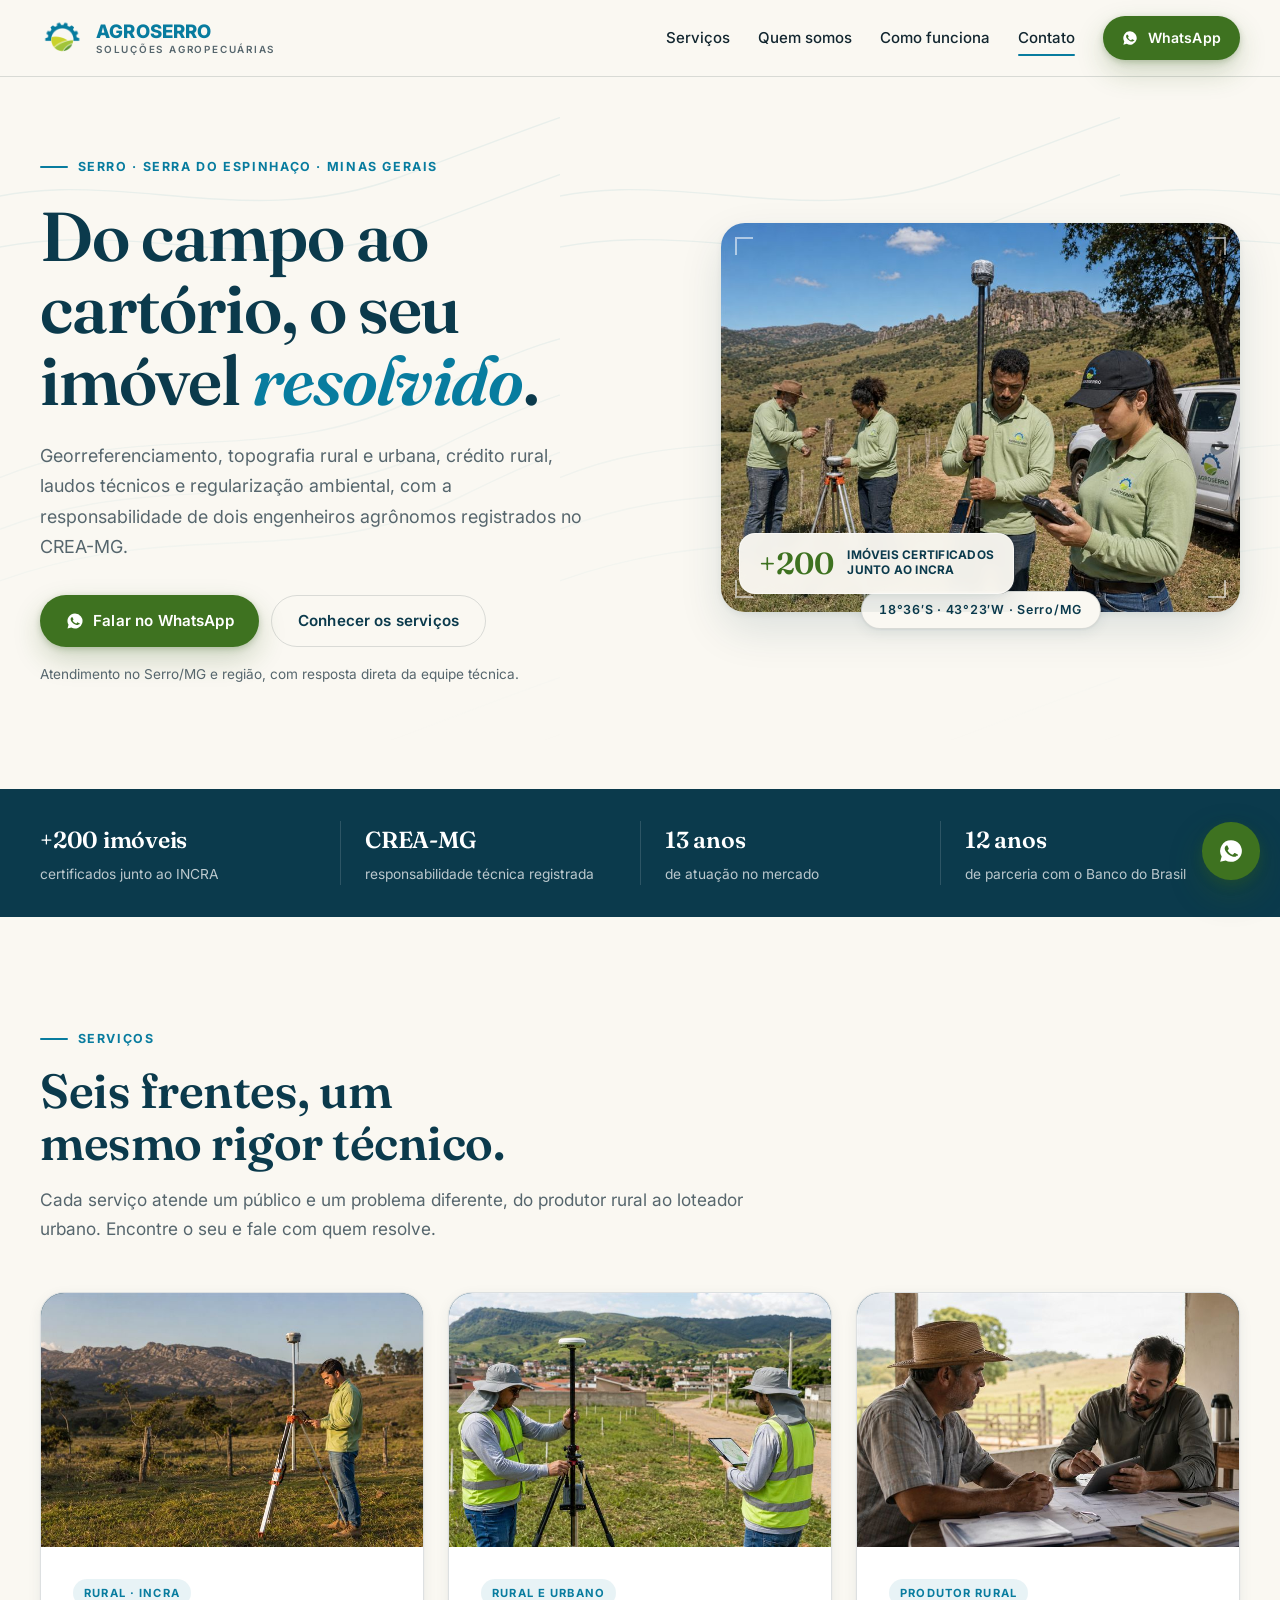
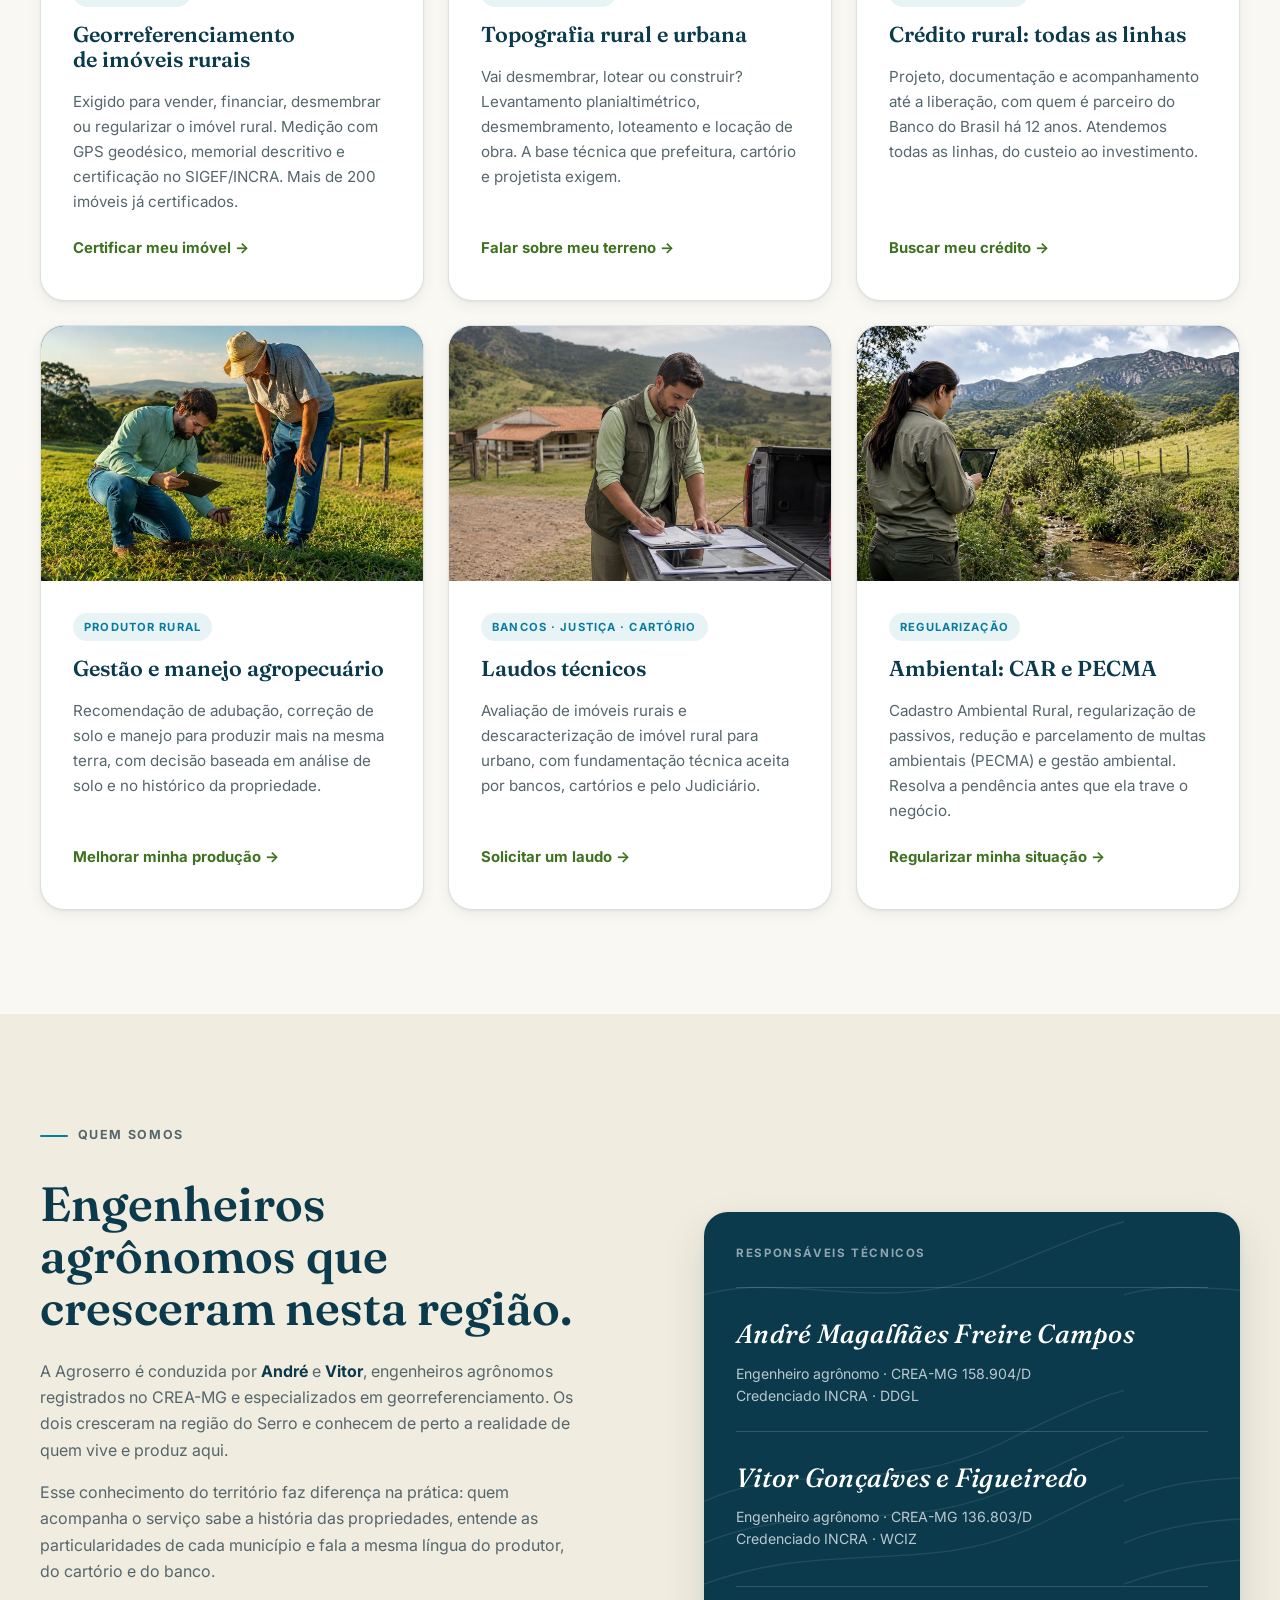
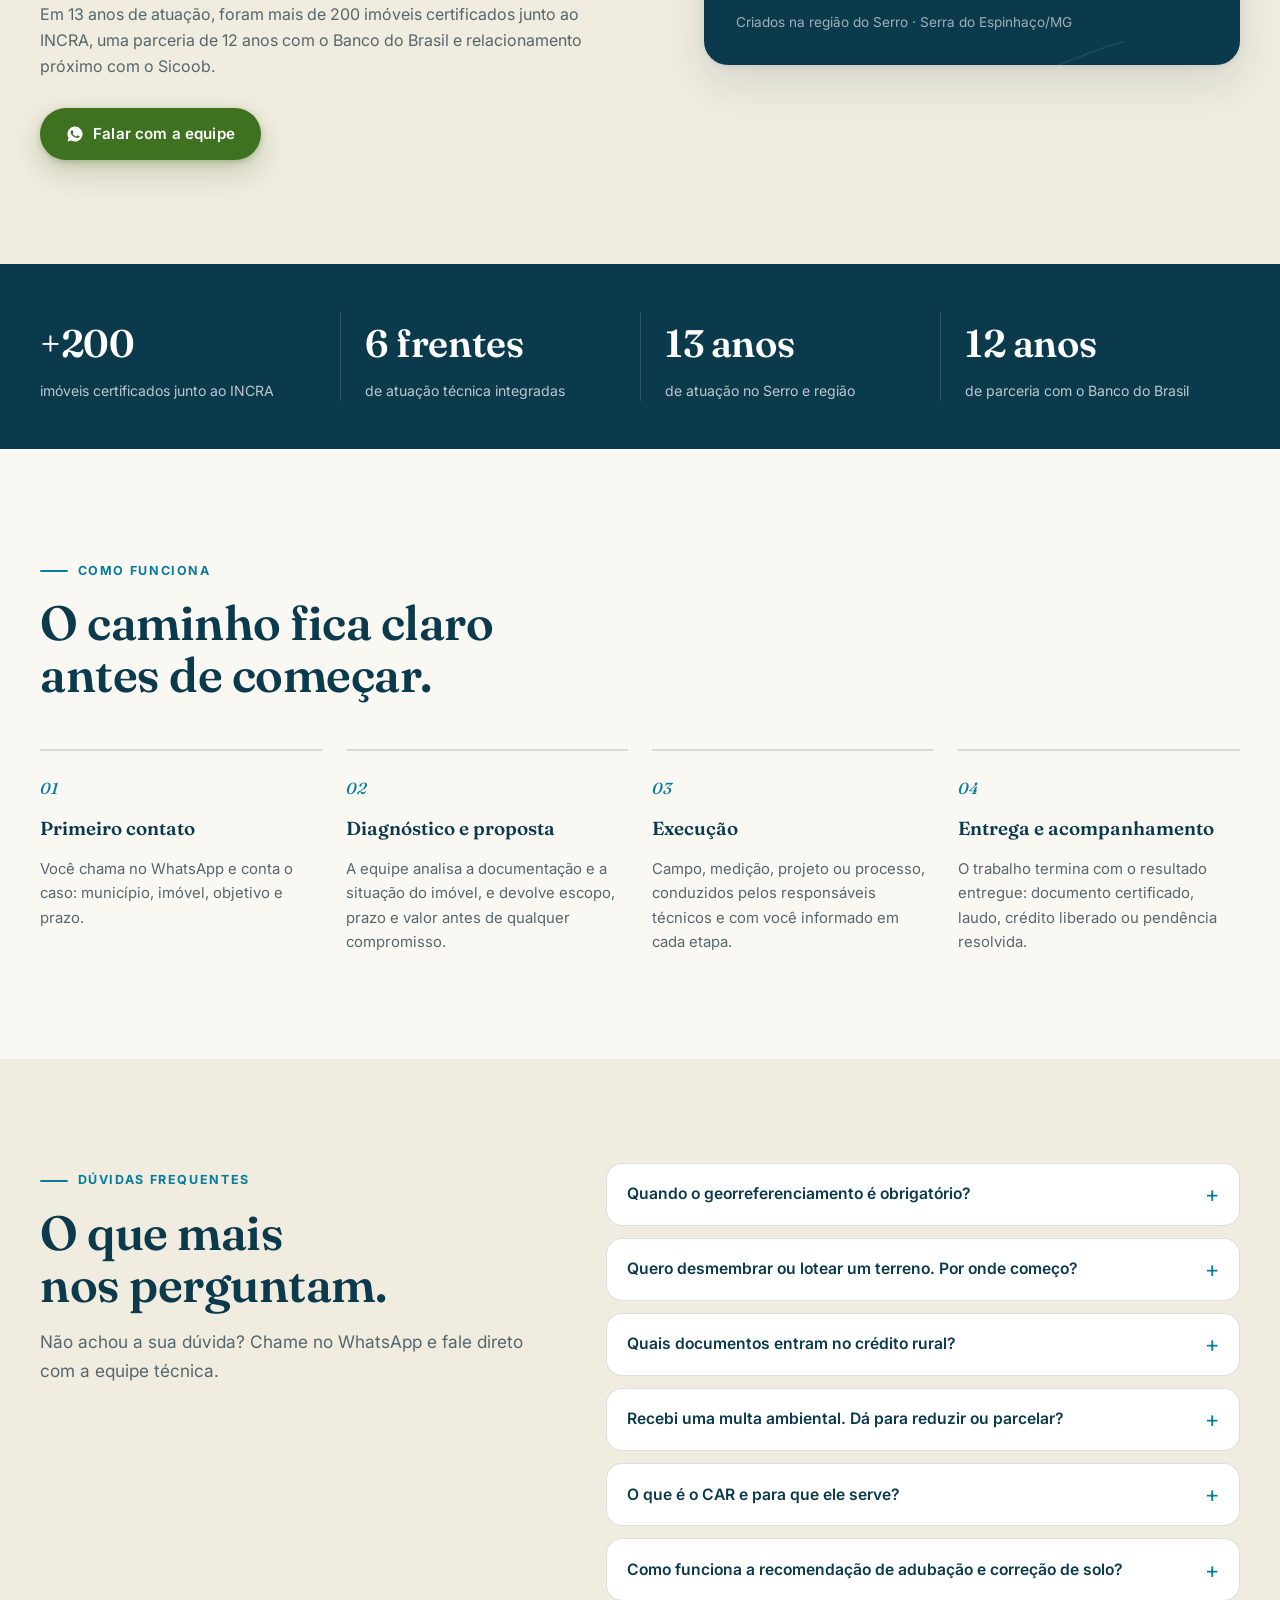
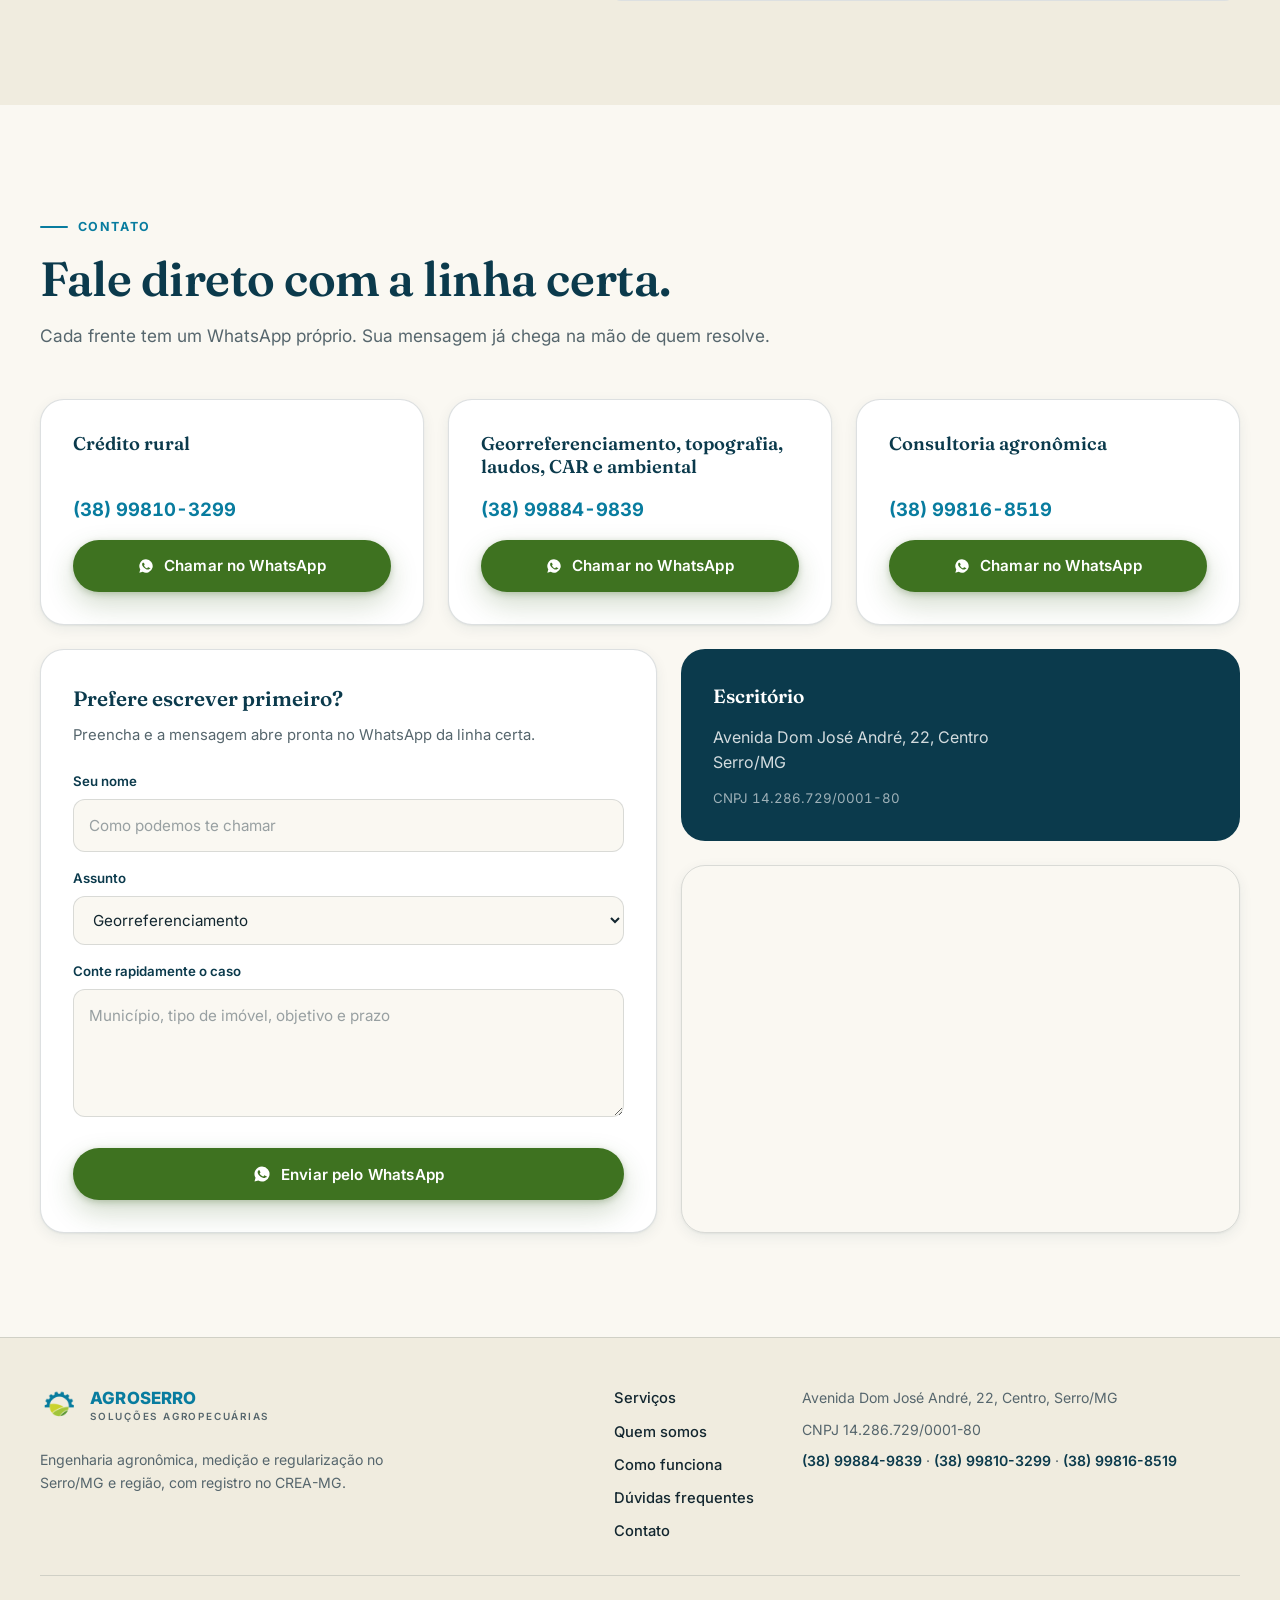
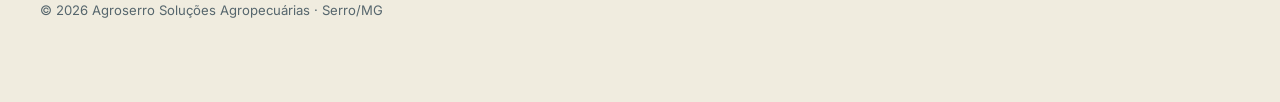
==== index.html @ 49aabdc4 "Completa fotos reais em todos os cards de serviço Laudos técnicos e ambiental (CAR/PECMA) ganham fot" ====
<!doctype html>
<html lang="pt-BR">
<head>
  <meta charset="utf-8">
  <meta name="viewport" content="width=device-width, initial-scale=1">
  <meta name="description" content="Agroserro Soluções Agropecuárias: georreferenciamento de imóveis rurais, topografia rural e urbana, crédito rural, laudos técnicos, gestão agropecuária e regularização ambiental (CAR, PECMA) no Serro/MG e região. Mais de 200 imóveis certificados no INCRA e 13 anos de atuação.">
  <meta name="author" content="Agroserro Soluções Agropecuárias">
  <meta name="robots" content="index, follow">
  <meta name="theme-color" content="#0b3a4c">
  <meta property="og:type" content="website">
  <meta property="og:title" content="Agroserro | Georreferenciamento, Topografia, Crédito Rural e Ambiental em Serro/MG">
  <meta property="og:description" content="Do campo ao cartório: medição, regularização, crédito e laudos com responsabilidade técnica de engenheiros agrônomos CREA-MG. Mais de 200 imóveis certificados no INCRA e 13 anos de atuação.">
  <meta property="og:image" content="https://oxdedebjj.github.io/agroserro-site/assets/equipe-campo-1600.jpg">
  <meta property="og:url" content="https://oxdedebjj.github.io/agroserro-site/">
  <meta property="og:locale" content="pt_BR">
  <meta name="twitter:card" content="summary_large_image">
  <title>Agroserro | Georreferenciamento, Topografia, Crédito Rural e Ambiental em Serro/MG</title>
  <link rel="icon" href="assets/simbolo-192.png" type="image/png">
  <link rel="preconnect" href="https://fonts.googleapis.com">
  <link rel="preconnect" href="https://fonts.gstatic.com" crossorigin>
  <link href="https://fonts.googleapis.com/css2?family=Fraunces:ital,opsz,wght@0,9..144,500;0,9..144,600;1,9..144,500&family=Inter:wght@400;500;600;700;800&display=swap" rel="stylesheet">
  <link rel="stylesheet" href="styles.css?v=24">
  <script type="application/ld+json">
  {
    "@context": "https://schema.org",
    "@type": "ProfessionalService",
    "name": "Agroserro Soluções Agropecuárias",
    "description": "Georreferenciamento de imóveis rurais, topografia rural e urbana, crédito rural, gestão e manejo agropecuário, laudos técnicos e regularização ambiental (CAR, PECMA) no Serro/MG e região.",
    "taxID": "14.286.729/0001-80",
    "telephone": "+55 38 99884-9839",
    "address": {
      "@type": "PostalAddress",
      "streetAddress": "Avenida Dom José André, 22, Centro",
      "addressLocality": "Serro",
      "addressRegion": "MG",
      "addressCountry": "BR"
    },
    "geo": { "@type": "GeoCoordinates", "latitude": -18.6053, "longitude": -43.3799 },
    "areaServed": "Serro e região, Minas Gerais",
    "employee": [
      {
        "@type": "Person",
        "name": "André Magalhães Freire Campos",
        "jobTitle": "Engenheiro agrônomo",
        "identifier": "CREA-MG 158.904/D"
      },
      {
        "@type": "Person",
        "name": "Vitor Gonçalves e Figueiredo",
        "jobTitle": "Engenheiro agrônomo",
        "identifier": "CREA-MG 136.803/D"
      }
    ],
    "knowsAbout": [
      "Georreferenciamento de imóveis rurais",
      "Certificação de imóveis no INCRA/SIGEF",
      "Topografia rural e urbana",
      "Desmembramento e loteamento",
      "Levantamento planialtimétrico",
      "Crédito rural",
      "Laudos técnicos e avaliação de imóveis rurais",
      "Descaracterização de imóvel rural para urbano",
      "Cadastro Ambiental Rural (CAR)",
      "Regularização ambiental e PECMA",
      "Recomendação de adubação e correção de solo"
    ]
  }
  </script>
</head>
<body>
  <a class="skip-link" href="#conteudo">Ir para o conteúdo</a>

  <header class="site-header" data-header>
    <nav class="nav container" aria-label="Navegação principal">
      <a class="brand" href="#inicio" aria-label="Agroserro, início">
        <img src="assets/simbolo-192.png" alt="" width="44" height="44">
        <span class="brand-text">AGROSERRO<small>Soluções Agropecuárias</small></span>
      </a>
      <button class="menu-toggle" type="button" aria-label="Abrir menu" aria-expanded="false" aria-controls="menu-principal">
        <span></span><span></span><span></span>
      </button>
      <div class="nav-links" id="menu-principal" data-nav-links>
        <a href="#servicos">Serviços</a>
        <a href="#quem-somos">Quem somos</a>
        <a href="#processo">Como funciona</a>
        <a href="#contato">Contato</a>
        <button class="btn btn-primary" type="button" data-whatsapp data-line="geo" data-message="Olá! Vim pelo site da Agroserro e quero um atendimento.">
          <svg width="16" height="16" viewBox="0 0 24 24" fill="currentColor" aria-hidden="true"><path d="M12 2a10 10 0 0 0-8.6 15.1L2 22l5.1-1.3A10 10 0 1 0 12 2Zm5.4 14.1c-.2.6-1.3 1.2-1.8 1.3-.5 0-1 .2-3.4-.7-2.9-1.1-4.7-4-4.9-4.2-.1-.2-1.1-1.5-1.1-2.9s.7-2 1-2.3c.2-.3.5-.3.7-.3h.5c.2 0 .4 0 .6.5l.9 2.1c0 .1.1.3 0 .5l-.3.5-.5.5c-.1.1-.3.3-.1.6.2.3.8 1.3 1.7 2.1 1.2 1.1 2.2 1.4 2.5 1.5.3.2.5.1.7-.1l1-1.2c.2-.3.4-.2.7-.1l2.2 1c.3.2.5.3.6.4 0 .2 0 .7-.2 1.3Z"/></svg>
          WhatsApp
        </button>
      </div>
    </nav>
  </header>

  <main id="conteudo">

    <!-- ============ HERO ============ -->
    <section class="hero" id="inicio" aria-labelledby="hero-title">
      <div class="hero-inner container">
        <div class="hero-copy reveal">
          <p class="kicker">Serro · Serra do Espinhaço · Minas Gerais</p>
          <h1 id="hero-title">Do campo ao cartório, o seu imóvel <em>resolvido</em>.</h1>
          <p class="lead">Georreferenciamento, topografia rural e urbana, crédito rural, laudos técnicos e regularização ambiental, com a responsabilidade de dois engenheiros agrônomos registrados no CREA-MG.</p>
          <div class="hero-actions">
            <button class="btn btn-primary" type="button" data-whatsapp data-message="Olá! Vim pelo site da Agroserro e quero um atendimento.">
              <svg width="18" height="18" viewBox="0 0 24 24" fill="currentColor" aria-hidden="true"><path d="M12 2a10 10 0 0 0-8.6 15.1L2 22l5.1-1.3A10 10 0 1 0 12 2Zm5.4 14.1c-.2.6-1.3 1.2-1.8 1.3-.5 0-1 .2-3.4-.7-2.9-1.1-4.7-4-4.9-4.2-.1-.2-1.1-1.5-1.1-2.9s.7-2 1-2.3c.2-.3.5-.3.7-.3h.5c.2 0 .4 0 .6.5l.9 2.1c0 .1.1.3 0 .5l-.3.5-.5.5c-.1.1-.3.3-.1.6.2.3.8 1.3 1.7 2.1 1.2 1.1 2.2 1.4 2.5 1.5.3.2.5.1.7-.1l1-1.2c.2-.3.4-.2.7-.1l2.2 1c.3.2.5.3.6.4 0 .2 0 .7-.2 1.3Z"/></svg>
              Falar no WhatsApp
            </button>
            <a class="btn btn-ghost" href="#servicos">Conhecer os serviços</a>
          </div>
          <p class="hero-note">Atendimento no Serro/MG e região, com resposta direta da equipe técnica.</p>
        </div>

        <figure class="hero-media reveal">
          <div class="photo-frame">
            <i class="tick" aria-hidden="true"></i><i class="tick" aria-hidden="true"></i><i class="tick" aria-hidden="true"></i><i class="tick" aria-hidden="true"></i>
            <img src="assets/equipe-campo-900.jpg" srcset="assets/equipe-campo-900.jpg 900w, assets/equipe-campo-1600.jpg 1600w" sizes="(max-width: 1024px) 100vw, 45vw" alt="Equipe da Agroserro em campo com GPS geodésico, na Serra do Espinhaço" fetchpriority="high">
            <div class="hero-badge">
              <strong>+200</strong>
              <span>imóveis certificados<br>junto ao INCRA</span>
            </div>
          </div>
          <figcaption class="coord-tag">18°36′S&nbsp;·&nbsp;43°23′W&nbsp;·&nbsp;Serro/MG</figcaption>
        </figure>
      </div>
    </section>

    <!-- ============ CREDENCIAIS ============ -->
    <section class="cred-bar" aria-label="Credenciais da Agroserro">
      <div class="cred-grid container">
        <div class="reveal"><strong>+200 imóveis</strong><span>certificados junto ao INCRA</span></div>
        <div class="reveal"><strong>CREA-MG</strong><span>responsabilidade técnica registrada</span></div>
        <div class="reveal"><strong>13 anos</strong><span>de atuação no mercado</span></div>
        <div class="reveal"><strong>12 anos</strong><span>de parceria com o Banco do Brasil</span></div>
      </div>
    </section>

    <!-- ============ SERVIÇOS ============ -->
    <section class="section" id="servicos" aria-labelledby="servicos-title">
      <div class="container">
        <div class="section-head reveal">
          <p class="kicker">Serviços</p>
          <h2 id="servicos-title">Seis frentes, um mesmo rigor técnico.</h2>
          <p class="lead">Cada serviço atende um público e um problema diferente, do produtor rural ao loteador urbano. Encontre o seu e fale com quem resolve.</p>
        </div>

        <div class="service-grid">
          <article class="service-card reveal">
            <div class="service-media">
              <img src="assets/servico-georreferenciamento-760.jpg" srcset="assets/servico-georreferenciamento-760.jpg 760w, assets/servico-georreferenciamento-1140.jpg 1140w" sizes="(max-width: 640px) 100vw, (max-width: 1024px) 50vw, 33vw" alt="Técnico com GPS geodésico medindo divisa de imóvel rural na Serra do Espinhaço" loading="lazy">
            </div>
            <div class="service-body">
              <span class="service-tag">Rural · INCRA</span>
              <h3>Georreferenciamento de imóveis rurais</h3>
              <p>Exigido para vender, financiar, desmembrar ou regularizar o imóvel rural. Medição com GPS geodésico, memorial descritivo e certificação no SIGEF/INCRA. Mais de 200 imóveis já certificados.</p>
              <button class="link-cta" type="button" data-whatsapp data-line="geo" data-message="Olá! Quero informações sobre georreferenciamento de imóvel rural.">Certificar meu imóvel →</button>
            </div>
          </article>

          <article class="service-card reveal">
            <div class="service-media">
              <img src="assets/servico-topografia-760.jpg" srcset="assets/servico-topografia-760.jpg 760w, assets/servico-topografia-1140.jpg 1140w" sizes="(max-width: 640px) 100vw, (max-width: 1024px) 50vw, 33vw" alt="Equipe técnica realizando levantamento topográfico em área de loteamento urbano" loading="lazy">
            </div>
            <div class="service-body">
              <span class="service-tag">Rural e urbano</span>
              <h3>Topografia rural e urbana</h3>
              <p>Vai desmembrar, lotear ou construir? Levantamento planialtimétrico, desmembramento, loteamento e locação de obra. A base técnica que prefeitura, cartório e projetista exigem.</p>
              <button class="link-cta" type="button" data-whatsapp data-line="geo" data-message="Olá! Preciso de um serviço de topografia (desmembramento, loteamento ou levantamento).">Falar sobre meu terreno →</button>
            </div>
          </article>

          <article class="service-card reveal">
            <div class="service-media">
              <img src="assets/servico-credito-760.jpg" srcset="assets/servico-credito-760.jpg 760w, assets/servico-credito-1140.jpg 1140w" sizes="(max-width: 640px) 100vw, (max-width: 1024px) 50vw, 33vw" alt="Consultor da Agroserro apresentando projeto de crédito rural ao produtor" loading="lazy">
            </div>
            <div class="service-body">
              <span class="service-tag">Produtor rural</span>
              <h3>Crédito rural: todas as linhas</h3>
              <p>Projeto, documentação e acompanhamento até a liberação, com quem é parceiro do Banco do Brasil há 12 anos. Atendemos todas as linhas, do custeio ao investimento.</p>
              <button class="link-cta" type="button" data-whatsapp data-line="credito" data-message="Olá! Quero informações sobre crédito rural.">Buscar meu crédito →</button>
            </div>
          </article>

          <article class="service-card reveal">
            <div class="service-media">
              <img src="assets/servico-consultoria-760.jpg" srcset="assets/servico-consultoria-760.jpg 760w, assets/servico-consultoria-1140.jpg 1140w" sizes="(max-width: 640px) 100vw, (max-width: 1024px) 50vw, 33vw" alt="Engenheiro agrônomo avaliando amostra de solo em pastagem com o produtor" loading="lazy">
            </div>
            <div class="service-body">
              <span class="service-tag">Produtor rural</span>
              <h3>Gestão e manejo agropecuário</h3>
              <p>Recomendação de adubação, correção de solo e manejo para produzir mais na mesma terra, com decisão baseada em análise de solo e no histórico da propriedade.</p>
              <button class="link-cta" type="button" data-whatsapp data-line="agro" data-message="Olá! Quero consultoria em gestão e manejo agropecuário (solo, adubação, pastagem).">Melhorar minha produção →</button>
            </div>
          </article>

          <article class="service-card reveal">
            <div class="service-media">
              <img src="assets/servico-laudos-760.jpg" srcset="assets/servico-laudos-760.jpg 760w, assets/servico-laudos-1140.jpg 1140w" sizes="(max-width: 640px) 100vw, (max-width: 1024px) 50vw, 33vw" alt="Técnico elaborando laudo de avaliação de imóvel rural no local" loading="lazy">
            </div>
            <div class="service-body">
              <span class="service-tag">Bancos · Justiça · Cartório</span>
              <h3>Laudos técnicos</h3>
              <p>Avaliação de imóveis rurais e descaracterização de imóvel rural para urbano, com fundamentação técnica aceita por bancos, cartórios e pelo Judiciário.</p>
              <button class="link-cta" type="button" data-whatsapp data-line="geo" data-message="Olá! Preciso de um laudo técnico (avaliação de imóvel ou descaracterização).">Solicitar um laudo →</button>
            </div>
          </article>

          <article class="service-card reveal">
            <div class="service-media">
              <img src="assets/servico-ambiental-760.jpg" srcset="assets/servico-ambiental-760.jpg 760w, assets/servico-ambiental-1140.jpg 1140w" sizes="(max-width: 640px) 100vw, (max-width: 1024px) 50vw, 33vw" alt="Técnica avaliando área de preservação e nascente com tablet para regularização ambiental" loading="lazy">
            </div>
            <div class="service-body">
              <span class="service-tag">Regularização</span>
              <h3>Ambiental: CAR e PECMA</h3>
              <p>Cadastro Ambiental Rural, regularização de passivos, redução e parcelamento de multas ambientais (PECMA) e gestão ambiental. Resolva a pendência antes que ela trave o negócio.</p>
              <button class="link-cta" type="button" data-whatsapp data-line="geo" data-message="Olá! Preciso regularizar uma questão ambiental (CAR, multa ou passivo).">Regularizar minha situação →</button>
            </div>
          </article>
        </div>
      </div>
    </section>

    <!-- ============ QUEM SOMOS ============ -->
    <section class="section section-alt" id="quem-somos" aria-labelledby="quem-title">
      <div class="container about-grid">
        <div class="about-copy reveal">
          <p class="kicker">Quem somos</p>
          <h2 id="quem-title">Engenheiros agrônomos que cresceram nesta região.</h2>
          <p>A Agroserro é conduzida por <strong>André</strong> e <strong>Vitor</strong>, engenheiros agrônomos registrados no CREA-MG e especializados em georreferenciamento. Os dois cresceram na região do Serro e conhecem de perto a realidade de quem vive e produz aqui.</p>
          <p>Esse conhecimento do território faz diferença na prática: quem acompanha o serviço sabe a história das propriedades, entende as particularidades de cada município e fala a mesma língua do produtor, do cartório e do banco.</p>
          <p>Em 13 anos de atuação, foram mais de 200 imóveis certificados junto ao INCRA, uma parceria de 12 anos com o Banco do Brasil e relacionamento próximo com o Sicoob.</p>
          <button class="btn btn-primary" type="button" data-whatsapp data-message="Olá! Vim pelo site da Agroserro e quero conversar com a equipe técnica.">
            <svg width="18" height="18" viewBox="0 0 24 24" fill="currentColor" aria-hidden="true"><path d="M12 2a10 10 0 0 0-8.6 15.1L2 22l5.1-1.3A10 10 0 1 0 12 2Zm5.4 14.1c-.2.6-1.3 1.2-1.8 1.3-.5 0-1 .2-3.4-.7-2.9-1.1-4.7-4-4.9-4.2-.1-.2-1.1-1.5-1.1-2.9s.7-2 1-2.3c.2-.3.5-.3.7-.3h.5c.2 0 .4 0 .6.5l.9 2.1c0 .1.1.3 0 .5l-.3.5-.5.5c-.1.1-.3.3-.1.6.2.3.8 1.3 1.7 2.1 1.2 1.1 2.2 1.4 2.5 1.5.3.2.5.1.7-.1l1-1.2c.2-.3.4-.2.7-.1l2.2 1c.3.2.5.3.6.4 0 .2 0 .7-.2 1.3Z"/></svg>
            Falar com a equipe
          </button>
        </div>
        <div class="partners-card reveal" aria-label="Responsáveis técnicos">
          <p class="partners-heading">Responsáveis técnicos</p>
          <div class="partner">
            <strong>André Magalhães Freire Campos</strong>
            <span>Engenheiro agrônomo · CREA-MG 158.904/D</span>
            <span>Credenciado INCRA · DDGL</span>
          </div>
          <div class="partner">
            <strong>Vitor Gonçalves e Figueiredo</strong>
            <span>Engenheiro agrônomo · CREA-MG 136.803/D</span>
            <span>Credenciado INCRA · WCIZ</span>
          </div>
          <p class="partners-root">Criados na região do Serro · Serra do Espinhaço/MG</p>
        </div>
      </div>
    </section>

    <!-- ============ NÚMEROS ============ -->
    <section class="stats-band" aria-label="Resultados da Agroserro">
      <div class="container stats-grid">
        <div class="reveal"><strong>+200</strong><span>imóveis certificados junto ao INCRA</span></div>
        <div class="reveal"><strong>6 frentes</strong><span>de atuação técnica integradas</span></div>
        <div class="reveal"><strong>13 anos</strong><span>de atuação no Serro e região</span></div>
        <div class="reveal"><strong>12 anos</strong><span>de parceria com o Banco do Brasil</span></div>
      </div>
    </section>

    <!-- ============ COMO FUNCIONA ============ -->
    <section class="section" id="processo" aria-labelledby="processo-title">
      <div class="container">
        <div class="section-head reveal">
          <p class="kicker">Como funciona</p>
          <h2 id="processo-title">O caminho fica claro antes de começar.</h2>
        </div>
        <ol class="process-grid">
          <li class="step reveal"><span>01</span><h3>Primeiro contato</h3><p>Você chama no WhatsApp e conta o caso: município, imóvel, objetivo e prazo.</p></li>
          <li class="step reveal"><span>02</span><h3>Diagnóstico e proposta</h3><p>A equipe analisa a documentação e a situação do imóvel, e devolve escopo, prazo e valor antes de qualquer compromisso.</p></li>
          <li class="step reveal"><span>03</span><h3>Execução</h3><p>Campo, medição, projeto ou processo, conduzidos pelos responsáveis técnicos e com você informado em cada etapa.</p></li>
          <li class="step reveal"><span>04</span><h3>Entrega e acompanhamento</h3><p>O trabalho termina com o resultado entregue: documento certificado, laudo, crédito liberado ou pendência resolvida.</p></li>
        </ol>
      </div>
    </section>

    <!-- ============ FAQ ============ -->
    <section class="section section-alt" id="faq" aria-labelledby="faq-title">
      <div class="container faq-grid">
        <div class="section-head reveal">
          <p class="kicker">Dúvidas frequentes</p>
          <h2 id="faq-title">O que mais nos perguntam.</h2>
          <p class="lead">Não achou a sua dúvida? Chame no WhatsApp e fale direto com a equipe técnica.</p>
        </div>
        <div class="faq-list reveal">
          <details>
            <summary>Quando o georreferenciamento é obrigatório?</summary>
            <p>O georreferenciamento certificado pelo INCRA é exigido em qualquer ato que altere a matrícula do imóvel rural no cartório: compra e venda, doação, partilha em inventário ou divórcio, desmembramento, remembramento, retificação de área e oferta do imóvel em garantia de financiamento. O cronograma legal já alcança imóveis rurais de todos os tamanhos.</p>
            <p>O trabalho envolve a medição das divisas com GPS geodésico, a elaboração de planta e memorial descritivo assinados por responsável técnico e a certificação no SIGEF, o sistema oficial do INCRA. Para iniciar, precisamos da matrícula do imóvel, do CCIR e dos documentos pessoais do proprietário. A partir daí, verificamos a situação cadastral e informamos prazo e custo antes de qualquer compromisso.</p>
          </details>
          <details>
            <summary>Quero desmembrar ou lotear um terreno. Por onde começo?</summary>
            <p>Todo processo começa pela análise documental. Antes de qualquer medição, é preciso avaliar a matrícula atualizada do imóvel, a situação cadastral na prefeitura ou no INCRA, a existência de restrições urbanísticas e ambientais e as regras do plano diretor do município. É essa análise que define o que é possível fazer e qual o caminho correto.</p>
            <p>Definido o caminho, o desmembramento e o loteamento seguem exigências diferentes de aprovação na prefeitura e de registro no cartório. Só então entra o levantamento topográfico, com a elaboração das plantas, dos memoriais descritivos e das demais peças técnicas do processo. Conduzimos todas as etapas, da análise inicial ao registro.</p>
          </details>
          <details>
            <summary>Quais documentos entram no crédito rural?</summary>
            <p>Os principais são: documentos pessoais (RG, CPF, comprovante de estado civil e de endereço), documentos do imóvel (matrícula, contrato de arrendamento ou declaração de posse, conforme o caso), CCIR, comprovante de quitação do ITR, CAR e Cartão de Produtor Rural. Dependendo da linha e da finalidade, entram também orçamentos, propostas comerciais, notas fiscais e o projeto técnico da atividade.</p>
            <p>A Agroserro confere a documentação, elabora o projeto técnico e acompanha o processo junto ao banco até a liberação. Documentação completa e projeto bem fundamentado reduzem o tempo de análise e evitam a devolução do processo por pendência simples.</p>
          </details>
          <details>
            <summary>Recebi uma multa ambiental. Dá para reduzir ou parcelar?</summary>
            <p>Em muitos casos, sim. O auto de infração ambiental pode ser objeto de defesa administrativa, e Minas Gerais mantém programas de parcelamento e de conversão de multas, como o PECMA, que permitem reduzir o valor devido ou convertê-lo em serviços de melhoria ambiental na própria região.</p>
            <p>Os prazos de defesa e de adesão são curtos e contam a partir da notificação, por isso é importante analisar o auto o quanto antes. Avaliamos a natureza da infração, a regularidade do CAR e o histórico do imóvel para indicar o caminho com melhor resultado: defesa, adesão a programa ou regularização do passivo que deu origem à autuação.</p>
          </details>
          <details>
            <summary>O que é o CAR e para que ele serve?</summary>
            <p>O Cadastro Ambiental Rural é o registro eletrônico obrigatório de todos os imóveis rurais do país, previsto no Código Florestal. Ele reúne as informações ambientais da propriedade: áreas de preservação permanente, reserva legal, remanescentes de vegetação e áreas de uso consolidado.</p>
            <p>Sem o CAR regular, o produtor não acessa crédito rural, não obtém licenças e autorizações ambientais e não avança em processos de regularização. Além da inscrição, fazemos a retificação de cadastros preenchidos com erro e acompanhamos a análise e a validação junto aos órgãos ambientais.</p>
          </details>
          <details>
            <summary>Como funciona a recomendação de adubação e correção de solo?</summary>
            <p>O trabalho começa pela coleta de amostras de solo feita de forma correta, separada por gleba e por profundidade, seguida da análise em laboratório. Com o resultado em mãos, interpretamos os índices de fertilidade e definimos a recomendação de calagem, gessagem e adubação de acordo com a cultura, a produtividade esperada e o histórico da área.</p>
            <p>A recomendação leva em conta o custo dos insumos e a realidade de cada propriedade, para que o investimento retorne em produção. Quando o produtor deseja, acompanhamos as aplicações e reavaliamos o solo nas safras seguintes para ajustar o manejo.</p>
          </details>
        </div>
      </div>
    </section>

    <!-- ============ CONTATO ============ -->
    <section class="section" id="contato" aria-labelledby="contato-title">
      <div class="container">
        <div class="section-head reveal">
          <p class="kicker">Contato</p>
          <h2 id="contato-title">Fale direto com a linha certa.</h2>
          <p class="lead">Cada frente tem um WhatsApp próprio. Sua mensagem já chega na mão de quem resolve.</p>
        </div>

        <div class="contact-lines">
          <article class="contact-card reveal">
            <h3>Crédito rural</h3>
            <a class="phone" href="tel:+5538998103299">(38) 99810-3299</a>
            <button class="btn btn-primary" type="button" data-whatsapp data-line="credito" data-message="Olá! Quero informações sobre crédito rural.">
              <svg width="16" height="16" viewBox="0 0 24 24" fill="currentColor" aria-hidden="true"><path d="M12 2a10 10 0 0 0-8.6 15.1L2 22l5.1-1.3A10 10 0 1 0 12 2Zm5.4 14.1c-.2.6-1.3 1.2-1.8 1.3-.5 0-1 .2-3.4-.7-2.9-1.1-4.7-4-4.9-4.2-.1-.2-1.1-1.5-1.1-2.9s.7-2 1-2.3c.2-.3.5-.3.7-.3h.5c.2 0 .4 0 .6.5l.9 2.1c0 .1.1.3 0 .5l-.3.5-.5.5c-.1.1-.3.3-.1.6.2.3.8 1.3 1.7 2.1 1.2 1.1 2.2 1.4 2.5 1.5.3.2.5.1.7-.1l1-1.2c.2-.3.4-.2.7-.1l2.2 1c.3.2.5.3.6.4 0 .2 0 .7-.2 1.3Z"/></svg>
              Chamar no WhatsApp
            </button>
          </article>
          <article class="contact-card reveal">
            <h3>Georreferenciamento, topografia, laudos, CAR e ambiental</h3>
            <a class="phone" href="tel:+5538998849839">(38) 99884-9839</a>
            <button class="btn btn-primary" type="button" data-whatsapp data-line="geo" data-message="Olá! Quero informações sobre georreferenciamento, topografia ou regularização.">
              <svg width="16" height="16" viewBox="0 0 24 24" fill="currentColor" aria-hidden="true"><path d="M12 2a10 10 0 0 0-8.6 15.1L2 22l5.1-1.3A10 10 0 1 0 12 2Zm5.4 14.1c-.2.6-1.3 1.2-1.8 1.3-.5 0-1 .2-3.4-.7-2.9-1.1-4.7-4-4.9-4.2-.1-.2-1.1-1.5-1.1-2.9s.7-2 1-2.3c.2-.3.5-.3.7-.3h.5c.2 0 .4 0 .6.5l.9 2.1c0 .1.1.3 0 .5l-.3.5-.5.5c-.1.1-.3.3-.1.6.2.3.8 1.3 1.7 2.1 1.2 1.1 2.2 1.4 2.5 1.5.3.2.5.1.7-.1l1-1.2c.2-.3.4-.2.7-.1l2.2 1c.3.2.5.3.6.4 0 .2 0 .7-.2 1.3Z"/></svg>
              Chamar no WhatsApp
            </button>
          </article>
          <article class="contact-card reveal">
            <h3>Consultoria agronômica</h3>
            <a class="phone" href="tel:+5538998168519">(38) 99816-8519</a>
            <button class="btn btn-primary" type="button" data-whatsapp data-line="agro" data-message="Olá! Quero consultoria agronômica (solo, adubação, manejo).">
              <svg width="16" height="16" viewBox="0 0 24 24" fill="currentColor" aria-hidden="true"><path d="M12 2a10 10 0 0 0-8.6 15.1L2 22l5.1-1.3A10 10 0 1 0 12 2Zm5.4 14.1c-.2.6-1.3 1.2-1.8 1.3-.5 0-1 .2-3.4-.7-2.9-1.1-4.7-4-4.9-4.2-.1-.2-1.1-1.5-1.1-2.9s.7-2 1-2.3c.2-.3.5-.3.7-.3h.5c.2 0 .4 0 .6.5l.9 2.1c0 .1.1.3 0 .5l-.3.5-.5.5c-.1.1-.3.3-.1.6.2.3.8 1.3 1.7 2.1 1.2 1.1 2.2 1.4 2.5 1.5.3.2.5.1.7-.1l1-1.2c.2-.3.4-.2.7-.1l2.2 1c.3.2.5.3.6.4 0 .2 0 .7-.2 1.3Z"/></svg>
              Chamar no WhatsApp
            </button>
          </article>
        </div>

        <div class="contact-bottom">
          <form class="contact-form reveal" data-contact-form aria-label="Formulário de contato">
            <h3>Prefere escrever primeiro?</h3>
            <p>Preencha e a mensagem abre pronta no WhatsApp da linha certa.</p>
            <div class="form-field">
              <label for="form-nome">Seu nome</label>
              <input id="form-nome" name="nome" type="text" autocomplete="name" placeholder="Como podemos te chamar">
            </div>
            <div class="form-field">
              <label for="form-assunto">Assunto</label>
              <select id="form-assunto" name="assunto" required>
                <option data-line="geo">Georreferenciamento</option>
                <option data-line="geo">Topografia / desmembramento / loteamento</option>
                <option data-line="credito">Crédito rural</option>
                <option data-line="agro">Gestão e manejo agropecuário</option>
                <option data-line="geo">Laudo técnico / avaliação</option>
                <option data-line="geo">Ambiental (CAR, multa, PECMA)</option>
              </select>
            </div>
            <div class="form-field">
              <label for="form-mensagem">Conte rapidamente o caso</label>
              <textarea id="form-mensagem" name="mensagem" rows="4" placeholder="Município, tipo de imóvel, objetivo e prazo"></textarea>
            </div>
            <button class="btn btn-primary" type="submit">
              <svg width="18" height="18" viewBox="0 0 24 24" fill="currentColor" aria-hidden="true"><path d="M12 2a10 10 0 0 0-8.6 15.1L2 22l5.1-1.3A10 10 0 1 0 12 2Zm5.4 14.1c-.2.6-1.3 1.2-1.8 1.3-.5 0-1 .2-3.4-.7-2.9-1.1-4.7-4-4.9-4.2-.1-.2-1.1-1.5-1.1-2.9s.7-2 1-2.3c.2-.3.5-.3.7-.3h.5c.2 0 .4 0 .6.5l.9 2.1c0 .1.1.3 0 .5l-.3.5-.5.5c-.1.1-.3.3-.1.6.2.3.8 1.3 1.7 2.1 1.2 1.1 2.2 1.4 2.5 1.5.3.2.5.1.7-.1l1-1.2c.2-.3.4-.2.7-.1l2.2 1c.3.2.5.3.6.4 0 .2 0 .7-.2 1.3Z"/></svg>
              Enviar pelo WhatsApp
            </button>
          </form>

          <div class="contact-info reveal">
            <div class="info-block">
              <h3>Escritório</h3>
              <p>Avenida Dom José André, 22, Centro<br>Serro/MG</p>
              <p class="cnpj">CNPJ 14.286.729/0001-80</p>
            </div>
            <div class="map-frame">
              <iframe title="Mapa do escritório da Agroserro no Serro/MG" src="https://www.google.com/maps?q=Avenida+Dom+Jos%C3%A9+Andr%C3%A9,+22,+Centro,+Serro,+MG&output=embed" loading="lazy" referrerpolicy="no-referrer-when-downgrade" allowfullscreen></iframe>
            </div>
          </div>
        </div>
      </div>
    </section>
  </main>

  <footer class="footer">
    <div class="container footer-grid">
      <div class="footer-brand">
        <a class="brand" href="#inicio" aria-label="Agroserro, início">
          <img src="assets/simbolo-192.png" alt="" width="38" height="38">
          <span class="brand-text">AGROSERRO<small>Soluções Agropecuárias</small></span>
        </a>
        <p>Engenharia agronômica, medição e regularização no Serro/MG e região, com registro no CREA-MG.</p>
      </div>
      <nav class="footer-nav" aria-label="Rodapé">
        <a href="#servicos">Serviços</a>
        <a href="#quem-somos">Quem somos</a>
        <a href="#processo">Como funciona</a>
        <a href="#faq">Dúvidas frequentes</a>
        <a href="#contato">Contato</a>
      </nav>
      <div class="footer-contact">
        <p>Avenida Dom José André, 22, Centro, Serro/MG</p>
        <p>CNPJ 14.286.729/0001-80</p>
        <p><a href="tel:+5538998849839">(38) 99884-9839</a> · <a href="tel:+5538998103299">(38) 99810-3299</a> · <a href="tel:+5538998168519">(38) 99816-8519</a></p>
      </div>
    </div>
    <div class="container footer-legal">
      <p>© <span data-year></span> Agroserro Soluções Agropecuárias · Serro/MG</p>
    </div>
  </footer>

  <button class="wa-float" type="button" data-whatsapp data-message="Olá! Vim pelo site da Agroserro e quero um atendimento." aria-label="Falar com a Agroserro no WhatsApp">
    <svg width="26" height="26" viewBox="0 0 24 24" fill="currentColor" aria-hidden="true"><path d="M12 2a10 10 0 0 0-8.6 15.1L2 22l5.1-1.3A10 10 0 1 0 12 2Zm5.4 14.1c-.2.6-1.3 1.2-1.8 1.3-.5 0-1 .2-3.4-.7-2.9-1.1-4.7-4-4.9-4.2-.1-.2-1.1-1.5-1.1-2.9s.7-2 1-2.3c.2-.3.5-.3.7-.3h.5c.2 0 .4 0 .6.5l.9 2.1c0 .1.1.3 0 .5l-.3.5-.5.5c-.1.1-.3.3-.1.6.2.3.8 1.3 1.7 2.1 1.2 1.1 2.2 1.4 2.5 1.5.3.2.5.1.7-.1l1-1.2c.2-.3.4-.2.7-.1l2.2 1c.3.2.5.3.6.4 0 .2 0 .7-.2 1.3Z"/></svg>
  </button>

  <div class="toast" data-toast role="status" aria-live="polite"></div>
  <script src="app.js?v=10"></script>
</body>
</html>
---- styles.css ----
/* ============================================================
   AGROSERRO — Design System v23
   Conceito: Terra + Precisão, ancorado no azul-petróleo da marca
   ============================================================ */

:root {
  /* --- Cores da marca (extraídas do símbolo oficial) --- */
  --petrol: #087c9f;        /* azul-petróleo oficial — engrenagem */
  --petrol-deep: #0b3a4c;   /* autoridade: títulos e fundos escuros */
  --ink: #12262f;           /* texto principal, quase-preto azulado */
  --leaf: #5c9633;          /* verde da marca — detalhes pontuais */
  --field: #3e7220;         /* verde campo — O acento de CTA */
  --field-deep: #315c18;

  /* --- Neutros quentes --- */
  --paper: #faf8f2;         /* fundo dominante */
  --sand: #f0ecdf;          /* fundo alternado de seção */
  --stone: #56666d;         /* texto secundário */
  --line: rgba(18, 38, 47, 0.14);

  /* --- Elevação e forma --- */
  --shadow-sm: 0 1px 2px rgba(11, 58, 76, 0.06), 0 4px 14px rgba(11, 58, 76, 0.07);
  --shadow-md: 0 2px 6px rgba(11, 58, 76, 0.07), 0 18px 44px rgba(11, 58, 76, 0.12);
  --radius: 16px;
  --radius-lg: 24px;

  /* --- Escala de espaçamento (base 8) --- */
  --s-1: 0.5rem;
  --s-2: 0.75rem;
  --s-3: 1rem;
  --s-4: 1.5rem;
  --s-5: 2rem;
  --s-6: 3rem;
  --s-7: 4.5rem;
  --s-8: 6.5rem;

  /* --- Tipografia --- */
  --font-display: "Fraunces", Georgia, "Times New Roman", serif;
  --font-body: "Inter", ui-sans-serif, system-ui, -apple-system, "Segoe UI", Arial, sans-serif;

  --container: min(1200px, calc(100% - 2.5rem));
}

/* ============ Base ============ */

* { box-sizing: border-box; }
html { scroll-behavior: smooth; }

body {
  margin: 0;
  font-family: var(--font-body);
  font-size: 1rem;
  line-height: 1.65;
  color: var(--ink);
  background: var(--paper);
  -webkit-font-smoothing: antialiased;
  overflow-x: hidden;
}

::selection { background: rgba(8, 124, 159, 0.18); }

h1, h2, h3 { margin: 0; font-family: var(--font-display); font-weight: 600; color: var(--petrol-deep); text-wrap: balance; }
p { margin: 0; }
a { color: inherit; text-decoration: none; }
img { display: block; max-width: 100%; }
button { font: inherit; cursor: pointer; }
button, a { -webkit-tap-highlight-color: transparent; }

a:focus-visible, button:focus-visible {
  outline: 3px solid rgba(8, 124, 159, 0.55);
  outline-offset: 3px;
  border-radius: 6px;
}

.container { width: var(--container); margin-inline: auto; }

.skip-link {
  position: absolute; top: 0.75rem; left: 0.75rem; z-index: 100;
  transform: translateY(-250%);
  background: var(--petrol-deep); color: #fff;
  padding: 0.6rem 1rem; border-radius: 10px;
  transition: transform 0.2s ease;
}
.skip-link:focus { transform: translateY(0); }

/* ============ Tipos utilitários ============ */

.kicker {
  display: inline-flex; align-items: center; gap: 0.6rem;
  font-size: 0.78rem; font-weight: 700;
  letter-spacing: 0.13em; text-transform: uppercase;
  color: var(--petrol);
}
.kicker::before {
  content: ""; width: 1.75rem; height: 2px;
  background: var(--petrol); border-radius: 2px;
}

.lead { font-size: clamp(1.05rem, 1.4vw, 1.2rem); line-height: 1.7; color: var(--stone); }

/* ============ Botões ============ */

.btn {
  display: inline-flex; align-items: center; justify-content: center; gap: 0.6rem;
  min-height: 3.25rem; padding: 0 1.6rem;
  border: 0; border-radius: 999px;
  font-weight: 600; font-size: 0.95rem; letter-spacing: 0.01em;
  transition: transform 0.2s ease, box-shadow 0.2s ease, background-color 0.2s ease, border-color 0.2s ease;
}
.btn svg { flex: none; }

.btn-primary {
  background: var(--field); color: #fff;
  box-shadow: 0 2px 6px rgba(49, 92, 24, 0.25), 0 12px 28px rgba(49, 92, 24, 0.22);
}
.btn-primary:hover {
  background: var(--field-deep);
  transform: translateY(-2px);
  box-shadow: 0 4px 10px rgba(49, 92, 24, 0.28), 0 18px 38px rgba(49, 92, 24, 0.26);
}
.btn-primary:active { transform: translateY(0); }

.btn-ghost {
  background: transparent; color: var(--petrol-deep);
  border: 1.5px solid var(--line);
}
.btn-ghost:hover { border-color: var(--petrol); color: var(--petrol); background: rgba(8, 124, 159, 0.05); }

/* ============ Header ============ */

.site-header {
  position: sticky; top: 0; z-index: 50;
  background: rgba(250, 248, 242, 0.9);
  backdrop-filter: blur(14px);
  border-bottom: 1px solid var(--line);
}

.nav {
  display: flex; align-items: center; justify-content: space-between; gap: 1.5rem;
  min-height: 4.75rem;
}

.brand { display: inline-flex; align-items: center; gap: 0.75rem; min-width: 0; }
.brand img { width: 44px; height: 44px; }
.brand-text {
  display: grid; line-height: 1.05;
  font-weight: 800; font-size: 1.16rem; letter-spacing: 0.01em;
  color: var(--petrol);
}
.brand-text small {
  font-weight: 600; font-size: 0.62rem; letter-spacing: 0.18em;
  text-transform: uppercase; color: var(--stone); margin-top: 3px;
}

.nav-links { display: flex; align-items: center; gap: 1.75rem; font-size: 0.94rem; font-weight: 500; }
.nav-links a:not(.btn) { position: relative; padding: 0.5rem 0; color: var(--ink); }
.nav-links a:not(.btn)::after {
  content: ""; position: absolute; left: 0; right: 0; bottom: 0.15rem; height: 2px;
  background: var(--petrol); border-radius: 2px;
  transform: scaleX(0); transform-origin: left;
  transition: transform 0.22s ease;
}
.nav-links a:not(.btn):hover::after,
.nav-links a:not(.btn).active::after { transform: scaleX(1); }
.nav-links .btn { min-height: 2.75rem; padding: 0 1.2rem; font-size: 0.88rem; }

.menu-toggle {
  display: none;
  width: 2.75rem; height: 2.75rem;
  flex-direction: column; align-items: center; justify-content: center; gap: 5px;
  background: transparent; border: 1.5px solid var(--line); border-radius: 12px;
}
.menu-toggle span { width: 1.15rem; height: 2px; border-radius: 2px; background: var(--petrol-deep); transition: 0.22s ease; }
.menu-toggle[aria-expanded="true"] span:nth-child(1) { transform: translateY(7px) rotate(45deg); }
.menu-toggle[aria-expanded="true"] span:nth-child(2) { opacity: 0; }
.menu-toggle[aria-expanded="true"] span:nth-child(3) { transform: translateY(-7px) rotate(-45deg); }

/* ============ Hero ============ */

.hero { position: relative; overflow: hidden; }
.hero::before {
  /* curvas de nível sutis — precisão topográfica */
  content: ""; position: absolute; inset: 0; pointer-events: none;
  background-image: url("data:image/svg+xml,%3Csvg xmlns='http://www.w3.org/2000/svg' width='560' height='560' viewBox='0 0 560 560'%3E%3Cg fill='none' stroke='%23087c9f' stroke-opacity='0.07' stroke-width='1.4'%3E%3Cpath d='M-40 420 C 120 330 260 400 420 320 S 600 260 640 240'/%3E%3Cpath d='M-40 470 C 140 380 280 450 440 370 S 620 310 660 290'/%3E%3Cpath d='M-40 520 C 160 430 300 500 460 420 S 640 360 680 340'/%3E%3Cpath d='M-40 130 C 100 80 240 160 400 100 S 580 30 640 20'/%3E%3Cpath d='M-40 180 C 120 130 260 210 420 150 S 600 80 660 70'/%3E%3C/g%3E%3C/svg%3E");
  background-size: 560px 560px;
  mask-image: linear-gradient(180deg, black 30%, transparent 95%);
}

.hero-inner {
  position: relative;
  display: grid;
  grid-template-columns: minmax(0, 1.08fr) minmax(360px, 0.92fr);
  gap: var(--s-7);
  align-items: center;
  padding-block: var(--s-7) var(--s-8);
}

.hero h1 {
  margin: var(--s-4) 0 var(--s-4);
  font-size: clamp(2.6rem, 5.4vw, 4.4rem);
  line-height: 1.04;
  letter-spacing: -0.015em;
}
.hero h1 em { font-style: italic; color: var(--petrol); }

.hero .lead { max-width: 34rem; }

.hero-actions {
  display: flex; flex-wrap: wrap; align-items: center; gap: var(--s-2);
  margin-top: var(--s-5);
}

.hero-note {
  margin-top: var(--s-3);
  font-size: 0.85rem; color: var(--stone);
}

/* --- Mídia do hero (foto real virá; placeholder marcado) --- */

.hero-media { margin: 0; position: relative; }

.photo-frame {
  position: relative; overflow: hidden;
  aspect-ratio: 4 / 3;
  border-radius: var(--radius-lg);
  box-shadow: var(--shadow-md);
}
.photo-frame img {
  position: absolute; inset: 0;
  width: 100%; height: 100%;
  object-fit: cover;
}

/* marcas de agrimensura nos cantos do frame — detalhe de precisão */
.photo-frame .tick {
  position: absolute; width: 18px; height: 18px; z-index: 1;
  border-color: rgba(255, 255, 255, 0.55); border-style: solid; border-width: 0;
}
.photo-frame .tick:nth-child(1) { top: 14px; left: 14px; border-top-width: 2px; border-left-width: 2px; }
.photo-frame .tick:nth-child(2) { top: 14px; right: 14px; border-top-width: 2px; border-right-width: 2px; }
.photo-frame .tick:nth-child(3) { bottom: 14px; left: 14px; border-bottom-width: 2px; border-left-width: 2px; }
.photo-frame .tick:nth-child(4) { bottom: 14px; right: 14px; border-bottom-width: 2px; border-right-width: 2px; }

.coord-tag {
  position: absolute; left: 50%; bottom: -1.1rem; transform: translateX(-50%);
  white-space: nowrap;
  padding: 0.5rem 1.1rem;
  background: var(--paper);
  border: 1px solid var(--line);
  border-radius: 999px;
  box-shadow: var(--shadow-sm);
  font-size: 0.78rem; font-weight: 600; letter-spacing: 0.06em;
  color: var(--petrol-deep);
  font-variant-numeric: tabular-nums;
}

/* Selo de prova social sobre a foto do hero — destaque máximo, primeira dobra */
.hero-badge {
  position: absolute; left: 1.1rem; bottom: 1.1rem; z-index: 2;
  display: flex; align-items: center; gap: 0.85rem;
  padding: 0.85rem 1.2rem;
  background: rgba(250, 248, 242, 0.96);
  backdrop-filter: blur(6px);
  border: 1px solid rgba(255, 255, 255, 0.5);
  border-radius: 16px;
  box-shadow: var(--shadow-md);
}
.hero-badge strong {
  font-family: var(--font-display); font-weight: 600;
  font-size: 1.9rem; line-height: 1; letter-spacing: -0.01em;
  color: var(--field);
}
.hero-badge span {
  font-size: 0.74rem; font-weight: 700; line-height: 1.35;
  letter-spacing: 0.02em; text-transform: uppercase;
  color: var(--petrol-deep);
}

/* ============ Faixa de credenciais ============ */

.cred-bar {
  background: var(--petrol-deep);
  color: #fff;
}
.cred-grid {
  display: grid; grid-template-columns: repeat(4, 1fr);
  padding-block: var(--s-5);
}
.cred-grid > div {
  padding-inline: var(--s-4);
  border-left: 1px solid rgba(255, 255, 255, 0.14);
}
.cred-grid > div:first-child { border-left: 0; padding-left: 0; }
.cred-grid strong {
  display: block;
  font-family: var(--font-display); font-weight: 600;
  font-size: 1.45rem; letter-spacing: -0.01em;
  margin-bottom: 0.3rem;
}
.cred-grid span { font-size: 0.86rem; color: rgba(255, 255, 255, 0.72); line-height: 1.5; display: block; }

/* ============ Botão flutuante WhatsApp ============ */

.wa-float {
  position: fixed; right: 1.25rem; bottom: 1.25rem; z-index: 60;
  width: 3.6rem; height: 3.6rem;
  display: grid; place-items: center;
  border: 0; border-radius: 50%;
  background: var(--field); color: #fff;
  box-shadow: 0 4px 12px rgba(49, 92, 24, 0.3), 0 14px 34px rgba(49, 92, 24, 0.3);
  transition: transform 0.2s ease, background-color 0.2s ease;
}
.wa-float:hover { background: var(--field-deep); transform: translateY(-3px) scale(1.04); }

/* ============ Seções — estrutura geral ============ */

.section { padding-block: var(--s-8); }
.section-alt { background: var(--sand); }
.section-head { max-width: 46rem; margin-bottom: var(--s-6); }
.section-head h2 {
  margin: var(--s-3) 0 var(--s-3);
  font-size: clamp(2rem, 3.8vw, 3rem);
  line-height: 1.08;
  letter-spacing: -0.01em;
}
.section-head .lead { font-size: 1.08rem; }

/* ============ Serviços ============ */

.service-grid {
  display: grid; grid-template-columns: repeat(3, 1fr);
  gap: var(--s-4);
}
.service-card {
  display: flex; flex-direction: column;
  overflow: hidden;
  background: #fff;
  border: 1px solid var(--line);
  border-radius: var(--radius-lg);
  box-shadow: var(--shadow-sm);
  transition: transform 0.22s ease, box-shadow 0.22s ease, border-color 0.22s ease;
}
.service-card:hover {
  transform: translateY(-4px);
  box-shadow: var(--shadow-md);
  border-color: rgba(8, 124, 159, 0.35);
}
.service-media {
  position: relative;
  aspect-ratio: 3 / 2;
  overflow: hidden;
  background: var(--petrol-deep);
}
.service-media img {
  position: absolute; inset: 0;
  width: 100%; height: 100%;
  object-fit: cover;
  transition: transform 0.5s ease;
}
.service-card:hover .service-media img { transform: scale(1.04); }
.service-body { display: flex; flex-direction: column; gap: var(--s-3); padding: var(--s-5); flex: 1; }
.service-tag {
  align-self: flex-start;
  padding: 0.3rem 0.7rem;
  border-radius: 999px;
  background: rgba(8, 124, 159, 0.09);
  color: var(--petrol);
  font-size: 0.7rem; font-weight: 700;
  letter-spacing: 0.1em; text-transform: uppercase;
}
.service-card h3 { font-size: 1.35rem; line-height: 1.15; }
.service-card p { color: var(--stone); font-size: 0.95rem; flex: 1; }
.link-cta {
  align-self: flex-start;
  padding: 0.35rem 0;
  background: none; border: 0;
  color: var(--field); font-weight: 700; font-size: 0.93rem;
  border-bottom: 2px solid transparent;
  transition: border-color 0.2s ease, color 0.2s ease;
}
.link-cta:hover { color: var(--field-deep); border-bottom-color: var(--field-deep); }

/* ============ Quem somos ============ */

.about-grid {
  display: grid; grid-template-columns: minmax(0, 1.05fr) minmax(320px, 0.95fr);
  gap: var(--s-7); align-items: center;
}
.about-copy h2 { margin: var(--s-3) 0 var(--s-4); font-size: clamp(2rem, 3.8vw, 3rem); line-height: 1.08; }
.about-copy p { color: var(--stone); margin-bottom: var(--s-3); max-width: 34rem; }
.about-copy p strong { color: var(--petrol-deep); }
.about-copy .btn { margin-top: var(--s-2); }
.partners-card {
  position: relative; overflow: hidden;
  padding: var(--s-5);
  background: var(--petrol-deep); color: #fff;
  border-radius: var(--radius-lg);
  box-shadow: var(--shadow-md);
}
.partners-card::before {
  content: ""; position: absolute; inset: 0; pointer-events: none;
  background-image: url("data:image/svg+xml,%3Csvg xmlns='http://www.w3.org/2000/svg' width='420' height='420' viewBox='0 0 420 420'%3E%3Cg fill='none' stroke='%23ffffff' stroke-opacity='0.09' stroke-width='1.3'%3E%3Cpath d='M-20 300 C 80 240 180 290 300 230 S 420 180 460 170'/%3E%3Cpath d='M-20 340 C 100 280 200 330 320 270 S 440 220 480 210'/%3E%3Cpath d='M-20 380 C 120 320 220 370 340 310 S 460 260 500 250'/%3E%3Cpath d='M-20 90 C 70 50 170 110 290 60 S 410 10 450 5'/%3E%3C/g%3E%3C/svg%3E");
  background-size: 420px 420px;
}
.partners-card > * { position: relative; }
.partners-heading {
  font-size: 0.72rem; font-weight: 700;
  letter-spacing: 0.14em; text-transform: uppercase;
  color: rgba(255, 255, 255, 0.55);
  margin-bottom: var(--s-4);
}
.partner { padding-block: var(--s-4); border-top: 1px solid rgba(255, 255, 255, 0.16); }
.partner strong {
  display: block;
  font-family: var(--font-display); font-weight: 500; font-style: italic;
  font-size: 1.65rem; letter-spacing: 0.01em;
  margin-bottom: 0.45rem;
}
.partner span { display: block; font-size: 0.88rem; color: rgba(255, 255, 255, 0.72); line-height: 1.55; }
.partners-root {
  margin-top: var(--s-2); padding-top: var(--s-4);
  border-top: 1px solid rgba(255, 255, 255, 0.16);
  font-size: 0.85rem; color: rgba(255, 255, 255, 0.6);
}

/* ============ Números ============ */

.stats-band { background: var(--petrol-deep); color: #fff; }
.stats-grid {
  display: grid; grid-template-columns: repeat(4, 1fr);
  padding-block: var(--s-6);
}
.stats-grid > div { padding-inline: var(--s-4); border-left: 1px solid rgba(255, 255, 255, 0.14); }
.stats-grid > div:first-child { border-left: 0; padding-left: 0; }
.stats-grid strong {
  display: block;
  font-family: var(--font-display); font-weight: 600;
  font-size: clamp(1.9rem, 3vw, 2.6rem); letter-spacing: -0.01em;
  margin-bottom: 0.3rem;
  font-variant-numeric: tabular-nums;
}
.stats-grid span { font-size: 0.88rem; color: rgba(255, 255, 255, 0.72); line-height: 1.5; display: block; }

/* ============ Como funciona ============ */

.process-grid {
  display: grid; grid-template-columns: repeat(4, 1fr);
  gap: var(--s-4);
  margin: 0; padding: 0; list-style: none;
  counter-reset: passo;
}
.step {
  padding: var(--s-4) 0 0;
  border-top: 2px solid var(--line);
  position: relative;
}
.step span {
  display: block;
  font-family: var(--font-display); font-weight: 500; font-style: italic;
  font-size: 1rem; color: var(--petrol);
  margin-bottom: var(--s-2);
  font-variant-numeric: tabular-nums;
}
.step h3 { font-size: 1.18rem; margin-bottom: var(--s-2); }
.step p { color: var(--stone); font-size: 0.93rem; }

/* ============ FAQ ============ */

.faq-grid { display: grid; grid-template-columns: minmax(0, 0.9fr) minmax(0, 1.1fr); gap: var(--s-6); align-items: start; }
.faq-grid .section-head { margin-bottom: 0; }
.faq-list { display: grid; gap: var(--s-2); }
.faq-list details {
  background: #fff;
  border: 1px solid var(--line);
  border-radius: var(--radius);
  overflow: hidden;
  transition: border-color 0.2s ease;
}
.faq-list details[open] { border-color: rgba(8, 124, 159, 0.4); }
.faq-list summary {
  padding: 1.1rem 3rem 1.1rem 1.25rem;
  font-weight: 600; font-size: 0.98rem;
  color: var(--petrol-deep);
  cursor: pointer;
  list-style: none;
  position: relative;
}
.faq-list summary::-webkit-details-marker { display: none; }
.faq-list summary::after {
  content: "+";
  position: absolute; right: 1.25rem; top: 50%;
  transform: translateY(-50%);
  font-size: 1.4rem; font-weight: 400; color: var(--petrol);
  transition: transform 0.2s ease;
}
.faq-list details[open] summary::after { transform: translateY(-50%) rotate(45deg); }
.faq-list summary:hover { color: var(--petrol); }
.faq-list details p { padding: 0 1.25rem 1.2rem; color: var(--stone); font-size: 0.94rem; }

/* ============ Contato ============ */

.contact-lines { display: grid; grid-template-columns: repeat(3, 1fr); gap: var(--s-4); }
.contact-card {
  display: flex; flex-direction: column; gap: var(--s-3);
  padding: var(--s-5);
  background: #fff;
  border: 1px solid var(--line);
  border-radius: var(--radius-lg);
  box-shadow: var(--shadow-sm);
}
.contact-card h3 { font-size: 1.15rem; line-height: 1.25; flex: 1; }
.contact-card .phone {
  font-weight: 700; font-size: 1.15rem; color: var(--petrol);
  font-variant-numeric: tabular-nums;
  transition: color 0.2s ease;
}
.contact-card .phone:hover { color: var(--petrol-deep); }
.contact-card .btn { align-self: stretch; }

.contact-bottom {
  display: grid; grid-template-columns: minmax(0, 1.05fr) minmax(0, 0.95fr);
  gap: var(--s-4);
  margin-top: var(--s-4);
}
.contact-form {
  padding: var(--s-5);
  background: #fff;
  border: 1px solid var(--line);
  border-radius: var(--radius-lg);
  box-shadow: var(--shadow-sm);
}
.contact-form h3 { font-size: 1.3rem; margin-bottom: 0.4rem; }
.contact-form > p { color: var(--stone); font-size: 0.93rem; margin-bottom: var(--s-4); }
.form-field { margin-bottom: var(--s-3); }
.form-field label {
  display: block; margin-bottom: 0.4rem;
  font-size: 0.83rem; font-weight: 600; color: var(--petrol-deep);
}
.form-field input,
.form-field select,
.form-field textarea {
  width: 100%;
  padding: 0.8rem 0.95rem;
  font: inherit; font-size: 0.95rem; color: var(--ink);
  background: var(--paper);
  border: 1.5px solid var(--line);
  border-radius: 12px;
  transition: border-color 0.2s ease, box-shadow 0.2s ease;
}
.form-field textarea { resize: vertical; }
.form-field input:focus,
.form-field select:focus,
.form-field textarea:focus {
  outline: none;
  border-color: var(--petrol);
  box-shadow: 0 0 0 3px rgba(8, 124, 159, 0.15);
}
.form-field input::placeholder,
.form-field textarea::placeholder { color: rgba(86, 102, 109, 0.6); }
.contact-form .btn { width: 100%; margin-top: var(--s-1); }

.contact-info { display: flex; flex-direction: column; gap: var(--s-4); }
.info-block {
  padding: var(--s-5);
  background: var(--petrol-deep); color: #fff;
  border-radius: var(--radius-lg);
}
.info-block h3 { color: #fff; font-size: 1.2rem; margin-bottom: var(--s-2); }
.info-block p { color: rgba(255, 255, 255, 0.82); line-height: 1.6; }
.info-block .cnpj { margin-top: var(--s-2); font-size: 0.83rem; color: rgba(255, 255, 255, 0.6); font-variant-numeric: tabular-nums; }
.map-frame {
  flex: 1; min-height: 240px;
  border-radius: var(--radius-lg);
  overflow: hidden;
  border: 1px solid var(--line);
  box-shadow: var(--shadow-sm);
}
.map-frame iframe { width: 100%; height: 100%; min-height: 240px; border: 0; display: block; }

/* ============ Rodapé ============ */

.footer { background: var(--sand); border-top: 1px solid var(--line); padding-top: var(--s-6); }
.footer-grid {
  display: grid; grid-template-columns: minmax(0, 1.2fr) auto minmax(0, 1fr);
  gap: var(--s-6);
  padding-bottom: var(--s-5);
}
.footer-brand p { margin-top: var(--s-3); font-size: 0.88rem; color: var(--stone); max-width: 22rem; }
.footer .brand img { width: 38px; height: 38px; }
.footer .brand-text { font-size: 1.05rem; }
.footer-nav { display: grid; gap: 0.55rem; align-content: start; font-size: 0.92rem; font-weight: 500; }
.footer-nav a { color: var(--ink); transition: color 0.2s ease; }
.footer-nav a:hover { color: var(--petrol); }
.footer-contact { font-size: 0.88rem; color: var(--stone); display: grid; gap: 0.5rem; align-content: start; }
.footer-contact a { font-weight: 600; color: var(--petrol-deep); }
.footer-contact a:hover { color: var(--petrol); }
.footer-legal {
  border-top: 1px solid var(--line);
  padding-block: var(--s-4) calc(var(--s-4) + 3.5rem);
}
.footer-legal p { font-size: 0.82rem; color: var(--stone); }

/* ============ Toast ============ */

.toast {
  position: fixed; left: 50%; bottom: 1.5rem; z-index: 80;
  transform: translateX(-50%) translateY(1.5rem);
  max-width: min(34rem, calc(100% - 2rem));
  padding: 0.9rem 1.2rem;
  background: var(--petrol-deep); color: #fff;
  border-radius: 14px; box-shadow: var(--shadow-md);
  font-size: 0.92rem;
  opacity: 0; pointer-events: none;
  transition: opacity 0.25s ease, transform 0.25s ease;
}
.toast.show { opacity: 1; transform: translateX(-50%) translateY(0); }

/* ============ Movimento ============ */

.reveal { opacity: 0; transform: translateY(16px); transition: opacity 0.65s ease, transform 0.65s ease; }
.reveal.visible { opacity: 1; transform: none; }

@media (prefers-reduced-motion: reduce) {
  html { scroll-behavior: auto; }
  *, *::before, *::after { animation-duration: 0.001ms !important; transition-duration: 0.001ms !important; }
  .reveal { opacity: 1; transform: none; }
}

/* ============ Responsivo ============ */

@media (max-width: 1024px) {
  .hero-inner { grid-template-columns: 1fr; gap: var(--s-6); padding-block: var(--s-6) var(--s-7); }
  .hero-media { max-width: 34rem; }
  .cred-grid { grid-template-columns: repeat(2, 1fr); gap: var(--s-4) 0; }
  .cred-grid > div:nth-child(odd) { border-left: 0; padding-left: 0; }
  .section { padding-block: var(--s-7); }
  .service-grid { grid-template-columns: repeat(2, 1fr); }
  .about-grid { grid-template-columns: 1fr; gap: var(--s-6); }
  .partners-card { max-width: 30rem; }
  .stats-grid { grid-template-columns: repeat(2, 1fr); gap: var(--s-4) 0; }
  .stats-grid > div:nth-child(odd) { border-left: 0; padding-left: 0; }
  .process-grid { grid-template-columns: repeat(2, 1fr); gap: var(--s-5) var(--s-4); }
  .faq-grid { grid-template-columns: 1fr; gap: var(--s-5); }
  .contact-lines { grid-template-columns: 1fr; }
  .contact-card h3 { flex: none; }
  .contact-bottom { grid-template-columns: 1fr; }
  .footer-grid { grid-template-columns: 1fr 1fr; }
  .footer-brand { grid-column: 1 / -1; }
}

@media (max-width: 860px) {
  .menu-toggle { display: inline-flex; }
  .nav-links {
    position: absolute; left: 1rem; right: 1rem; top: calc(100% + 0.5rem);
    display: none;
    flex-direction: column; align-items: stretch; gap: 0.25rem;
    padding: 1rem;
    background: var(--paper);
    border: 1px solid var(--line); border-radius: var(--radius);
    box-shadow: var(--shadow-md);
  }
  .nav-links.open { display: flex; }
  .nav-links a:not(.btn) { padding: 0.85rem 0.5rem; }
  .nav-links .btn { margin-top: 0.5rem; }
}

@media (max-width: 640px) {
  .hero h1 { font-size: clamp(2.3rem, 9.5vw, 2.9rem); }
  .hero-actions { flex-direction: column; align-items: stretch; }
  .hero-actions .btn { width: 100%; }
  .brand-text small { display: none; }
  .cred-grid { grid-template-columns: 1fr; gap: var(--s-4); padding-block: var(--s-5); }
  .cred-grid > div { border-left: 0; padding-inline: 0; }
  .cred-grid > div + div { border-top: 1px solid rgba(255, 255, 255, 0.14); padding-top: var(--s-4); }
  .coord-tag { font-size: 0.72rem; }
  .hero-badge { left: 0.7rem; bottom: 0.7rem; gap: 0.6rem; padding: 0.65rem 0.9rem; border-radius: 13px; }
  .hero-badge strong { font-size: 1.4rem; }
  .hero-badge span { font-size: 0.62rem; }
  .section { padding-block: var(--s-6); }
  .service-grid { grid-template-columns: 1fr; }
  .service-body { padding: var(--s-4); }
  .partners-card { padding: var(--s-4); }
  .stats-grid { grid-template-columns: 1fr; gap: var(--s-4); padding-block: var(--s-5); }
  .stats-grid > div { border-left: 0; padding-inline: 0; }
  .stats-grid > div + div { border-top: 1px solid rgba(255, 255, 255, 0.14); padding-top: var(--s-4); }
  .process-grid { grid-template-columns: 1fr; }
  .contact-form, .contact-card, .info-block { padding: var(--s-4); }
  .footer-grid { grid-template-columns: 1fr; gap: var(--s-5); }
}
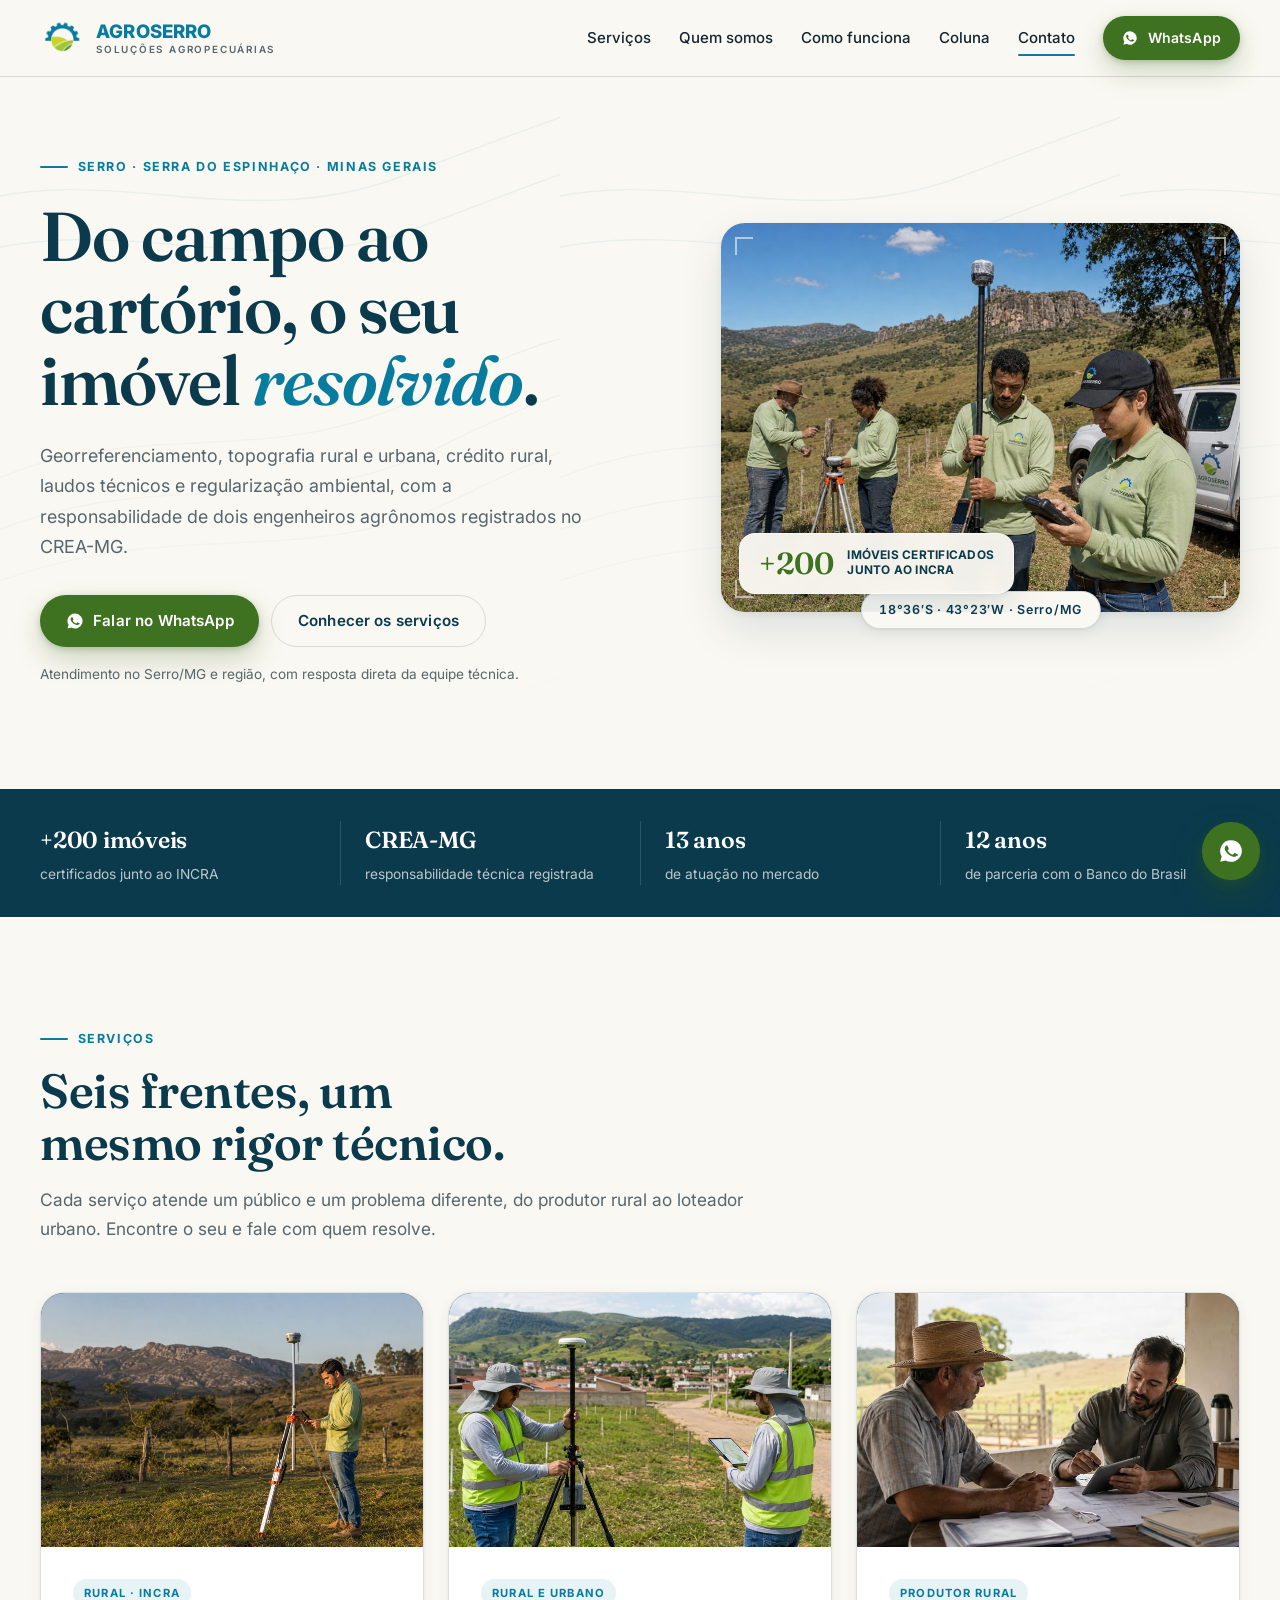
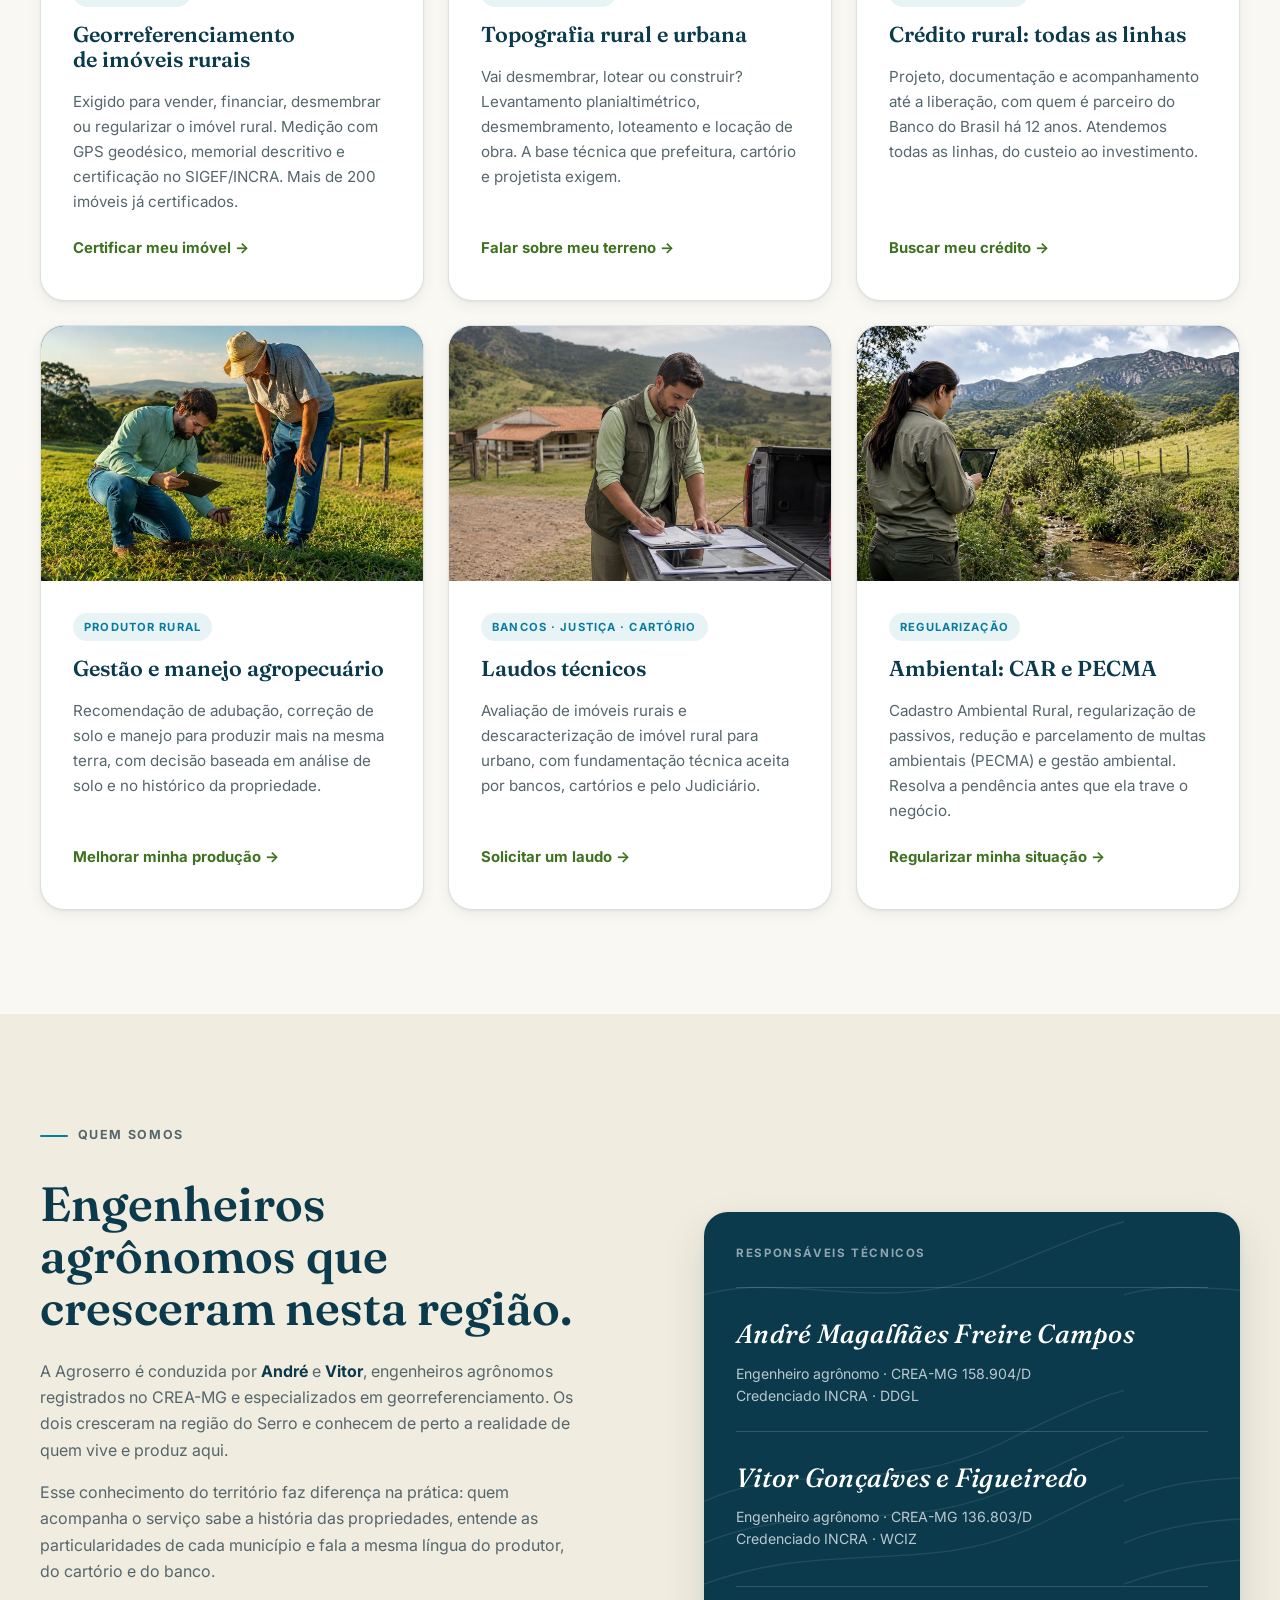
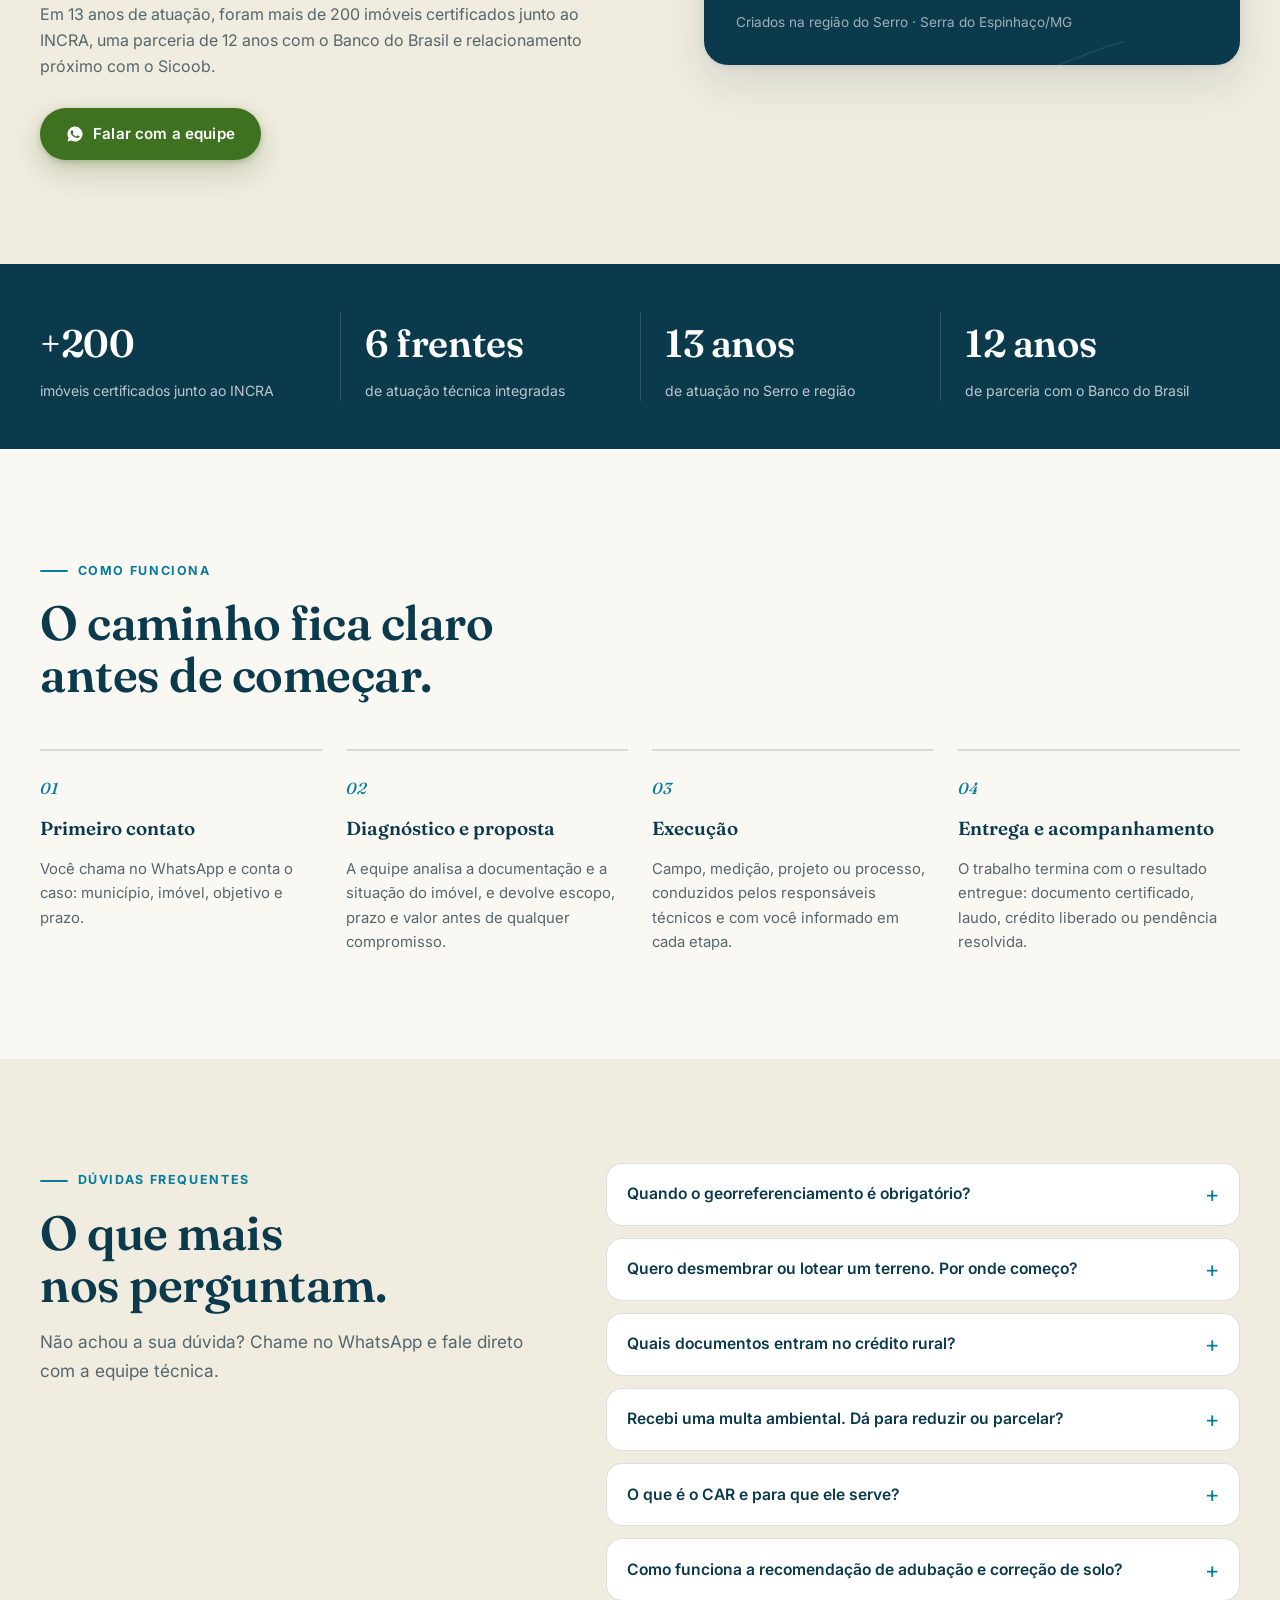
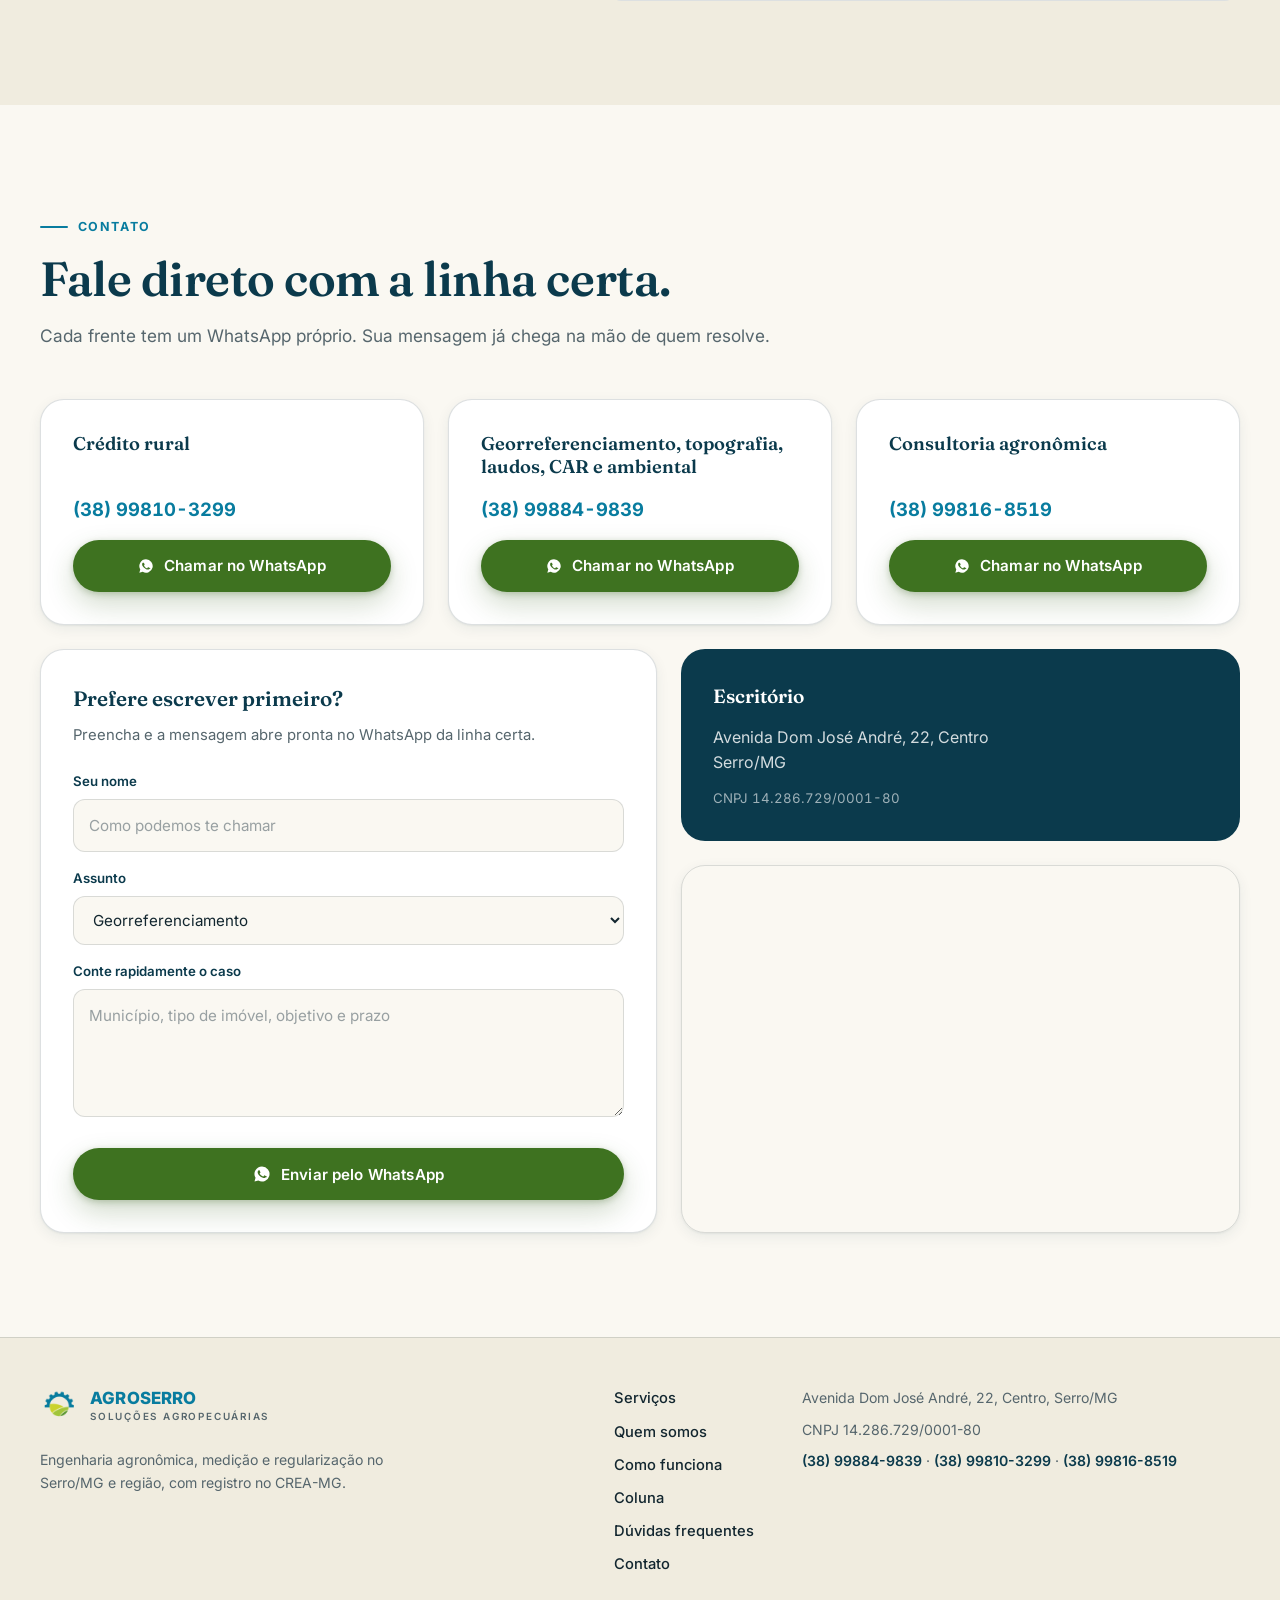
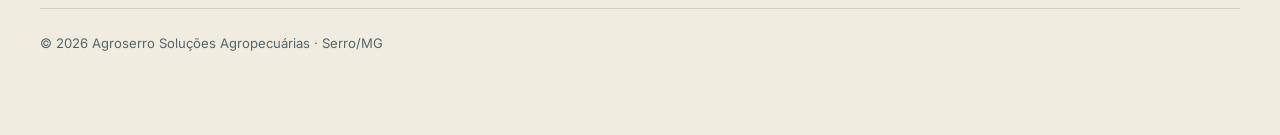
==== commit 7b2bdb78: "Adiciona a Coluna Agroserro: estrutura de artigos do site Nova página coluna.html lista os artigos e" ====
--- a/index.html
+++ b/index.html
@@ -83,6 +83,7 @@
         <a href="#servicos">Serviços</a>
         <a href="#quem-somos">Quem somos</a>
         <a href="#processo">Como funciona</a>
+        <a href="coluna.html">Coluna</a>
         <a href="#contato">Contato</a>
         <button class="btn btn-primary" type="button" data-whatsapp data-line="geo" data-message="Olá! Vim pelo site da Agroserro e quero um atendimento.">
           <svg width="16" height="16" viewBox="0 0 24 24" fill="currentColor" aria-hidden="true"><path d="M12 2a10 10 0 0 0-8.6 15.1L2 22l5.1-1.3A10 10 0 1 0 12 2Zm5.4 14.1c-.2.6-1.3 1.2-1.8 1.3-.5 0-1 .2-3.4-.7-2.9-1.1-4.7-4-4.9-4.2-.1-.2-1.1-1.5-1.1-2.9s.7-2 1-2.3c.2-.3.5-.3.7-.3h.5c.2 0 .4 0 .6.5l.9 2.1c0 .1.1.3 0 .5l-.3.5-.5.5c-.1.1-.3.3-.1.6.2.3.8 1.3 1.7 2.1 1.2 1.1 2.2 1.4 2.5 1.5.3.2.5.1.7-.1l1-1.2c.2-.3.4-.2.7-.1l2.2 1c.3.2.5.3.6.4 0 .2 0 .7-.2 1.3Z"/></svg>
@@ -413,6 +414,7 @@
         <a href="#servicos">Serviços</a>
         <a href="#quem-somos">Quem somos</a>
         <a href="#processo">Como funciona</a>
+        <a href="coluna.html">Coluna</a>
         <a href="#faq">Dúvidas frequentes</a>
         <a href="#contato">Contato</a>
       </nav>
--- a/styles.css
+++ b/styles.css
@@ -379,6 +379,87 @@
   transition: border-color 0.2s ease, color 0.2s ease;
 }
 .link-cta:hover { color: var(--field-deep); border-bottom-color: var(--field-deep); }
+
+/* ============ Coluna — listagem de artigos ============ */
+
+.post-grid {
+  display: grid; grid-template-columns: repeat(3, 1fr);
+  gap: var(--s-4);
+}
+.post-card {
+  overflow: hidden;
+  background: #fff;
+  border: 1px solid var(--line);
+  border-radius: var(--radius-lg);
+  box-shadow: var(--shadow-sm);
+  transition: transform 0.22s ease, box-shadow 0.22s ease, border-color 0.22s ease;
+}
+.post-card:hover {
+  transform: translateY(-4px);
+  box-shadow: var(--shadow-md);
+  border-color: rgba(8, 124, 159, 0.35);
+}
+.post-card-link { display: flex; flex-direction: column; height: 100%; color: inherit; }
+.post-media { position: relative; aspect-ratio: 3 / 2; overflow: hidden; background: var(--petrol-deep); }
+.post-media img {
+  position: absolute; inset: 0;
+  width: 100%; height: 100%;
+  object-fit: cover;
+  transition: transform 0.5s ease;
+}
+.post-card:hover .post-media img { transform: scale(1.04); }
+.post-body { display: flex; flex-direction: column; gap: 0.6rem; padding: var(--s-4); flex: 1; }
+.post-tag {
+  align-self: flex-start;
+  padding: 0.3rem 0.7rem;
+  border-radius: 999px;
+  background: rgba(8, 124, 159, 0.09);
+  color: var(--petrol);
+  font-size: 0.7rem; font-weight: 700;
+  letter-spacing: 0.1em; text-transform: uppercase;
+}
+.post-body h2 { font-size: 1.2rem; line-height: 1.2; }
+.post-body p { color: var(--stone); font-size: 0.93rem; flex: 1; }
+.post-meta { font-size: 0.8rem; color: var(--stone); font-variant-numeric: tabular-nums; }
+
+/* ============ Coluna — página de artigo ============ */
+
+.post-article { padding-block: var(--s-6) var(--s-8); }
+.post-article-inner { max-width: 42rem; }
+.post-back {
+  display: inline-block; margin-bottom: var(--s-4);
+  font-size: 0.88rem; font-weight: 600; color: var(--petrol);
+}
+.post-back:hover { color: var(--petrol-deep); }
+.post-article h1 {
+  margin: var(--s-3) 0 var(--s-3);
+  font-size: clamp(2rem, 4.4vw, 3.1rem);
+  line-height: 1.08; letter-spacing: -0.01em;
+}
+.post-lead { font-size: 1.1rem; line-height: 1.65; color: var(--stone); margin-bottom: var(--s-2); }
+.post-article .post-meta { margin-bottom: var(--s-5); display: block; }
+.post-cover {
+  margin: 0 0 var(--s-6);
+  border-radius: var(--radius-lg);
+  overflow: hidden;
+  box-shadow: var(--shadow-md);
+}
+.post-cover img { width: 100%; display: block; aspect-ratio: 16 / 9; object-fit: cover; }
+.post-content { display: grid; gap: var(--s-3); }
+.post-content p { color: var(--ink); font-size: 1.05rem; line-height: 1.75; }
+.post-content h2 {
+  margin-top: var(--s-3);
+  font-size: 1.5rem; line-height: 1.2; letter-spacing: -0.01em;
+  color: var(--petrol-deep);
+}
+.post-cta {
+  margin-top: var(--s-6);
+  padding: var(--s-5);
+  display: flex; flex-wrap: wrap; align-items: center; justify-content: space-between; gap: var(--s-3);
+  background: var(--sand);
+  border-radius: var(--radius-lg);
+}
+.post-cta p { font-weight: 600; color: var(--petrol-deep); font-size: 1.05rem; }
 
 /* ============ Quem somos ============ */
 
@@ -635,6 +716,7 @@
   .cred-grid > div:nth-child(odd) { border-left: 0; padding-left: 0; }
   .section { padding-block: var(--s-7); }
   .service-grid { grid-template-columns: repeat(2, 1fr); }
+  .post-grid { grid-template-columns: repeat(2, 1fr); }
   .about-grid { grid-template-columns: 1fr; gap: var(--s-6); }
   .partners-card { max-width: 30rem; }
   .stats-grid { grid-template-columns: repeat(2, 1fr); gap: var(--s-4) 0; }
@@ -679,6 +761,9 @@
   .section { padding-block: var(--s-6); }
   .service-grid { grid-template-columns: 1fr; }
   .service-body { padding: var(--s-4); }
+  .post-grid { grid-template-columns: 1fr; }
+  .post-body { padding: var(--s-4); }
+  .post-cta { padding: var(--s-4); }
   .partners-card { padding: var(--s-4); }
   .stats-grid { grid-template-columns: 1fr; gap: var(--s-4); padding-block: var(--s-5); }
   .stats-grid > div { border-left: 0; padding-inline: 0; }
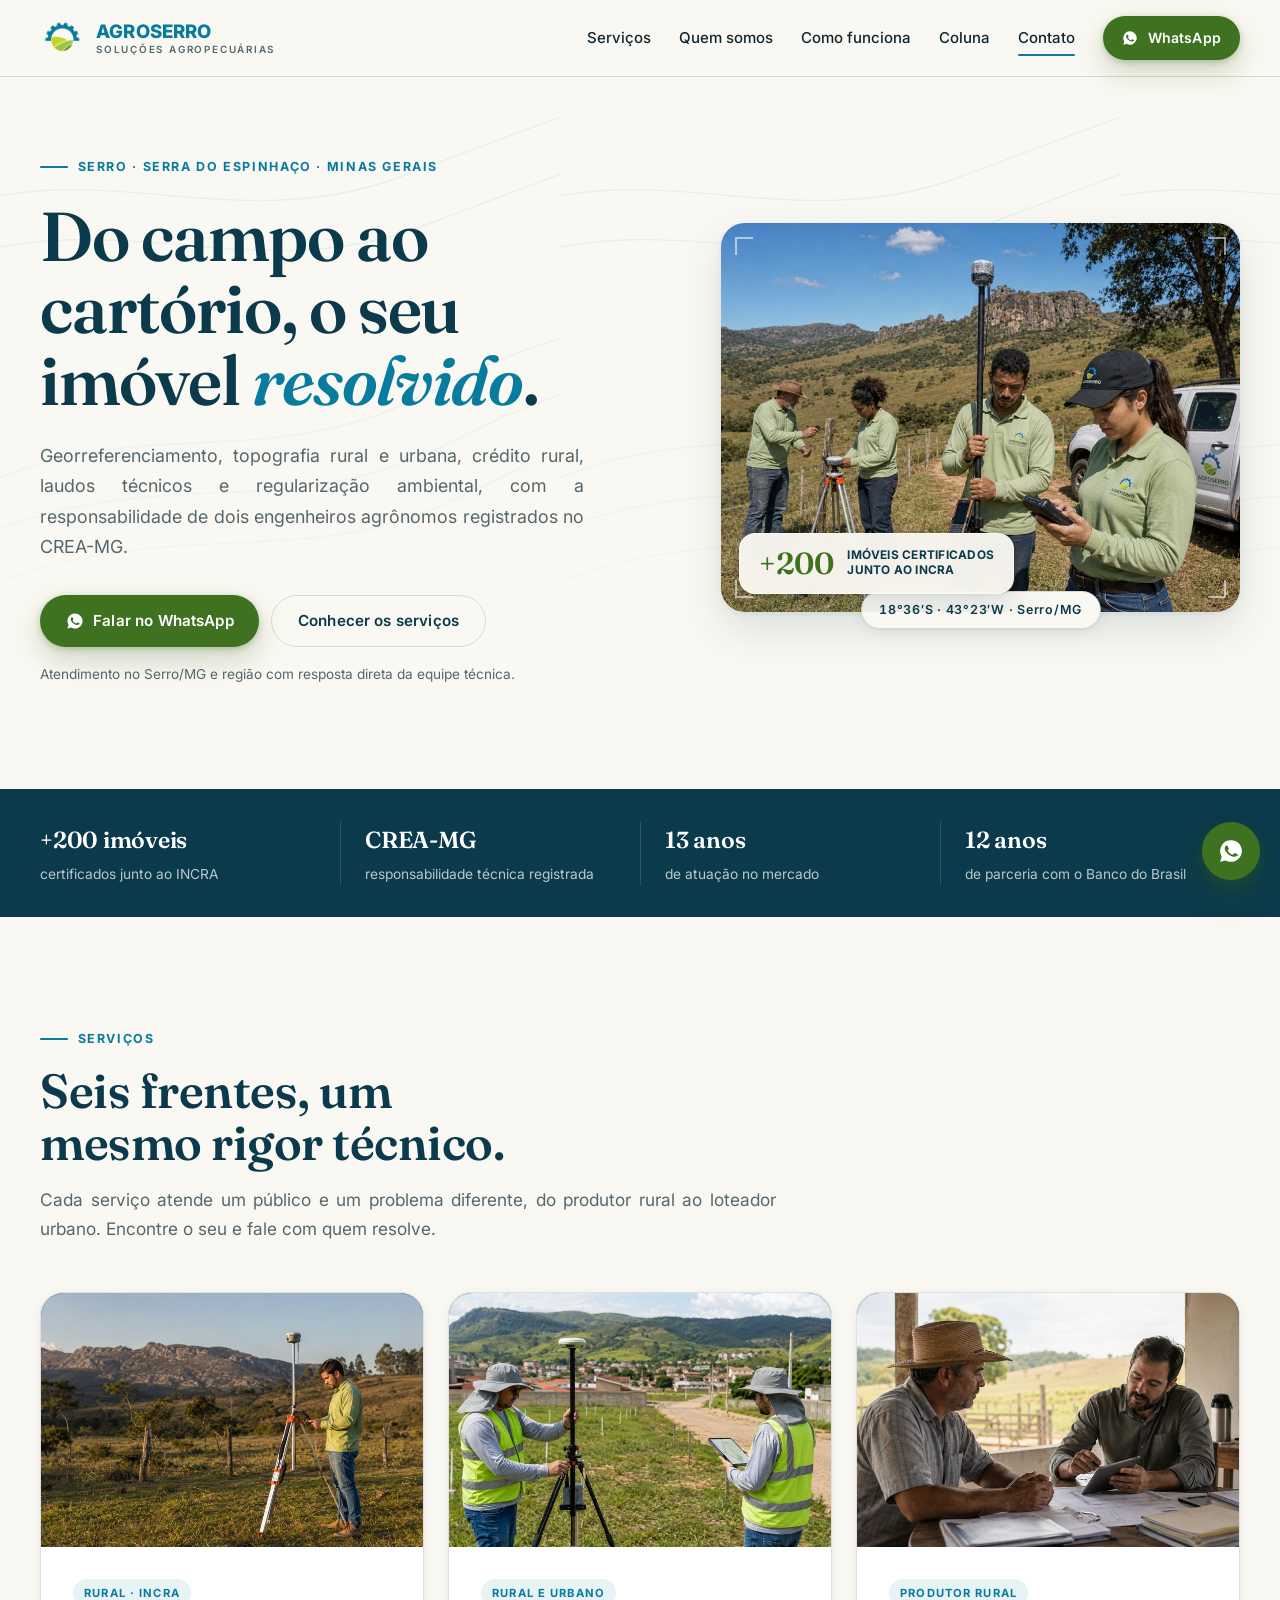
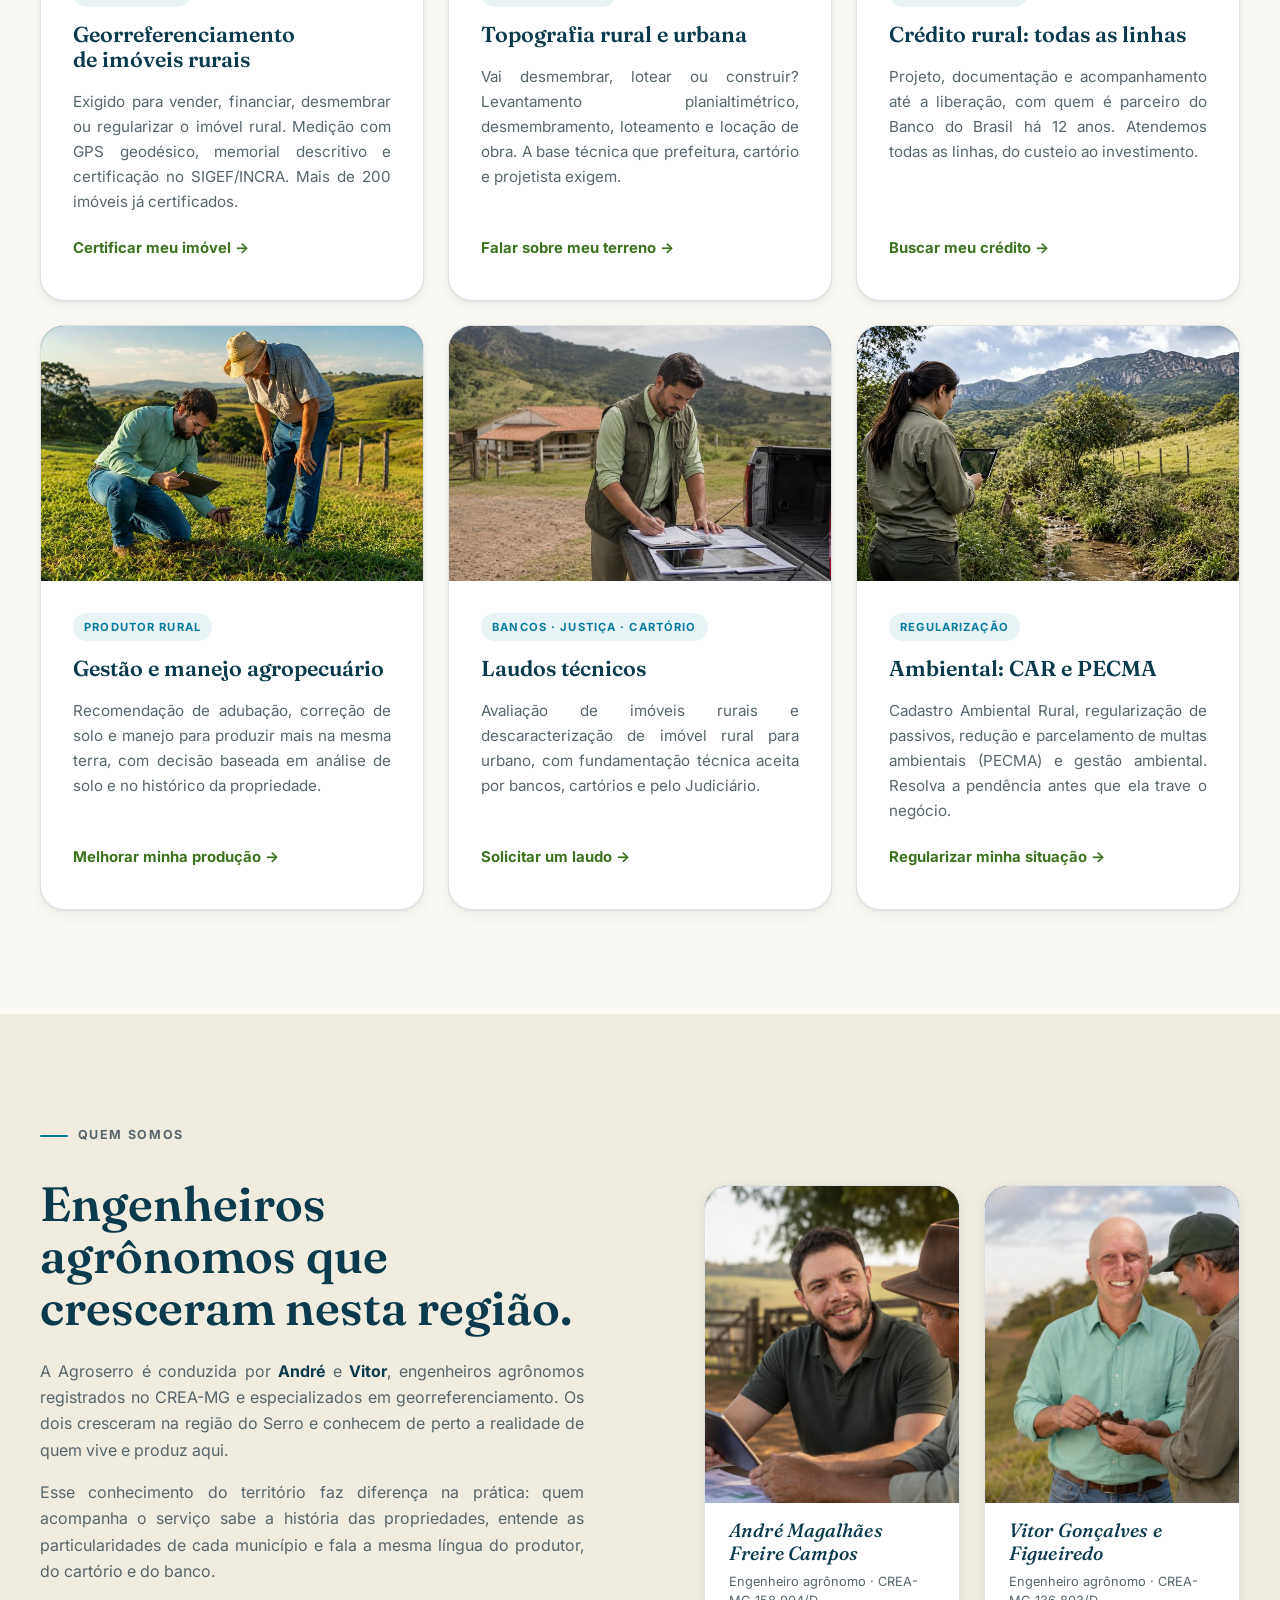
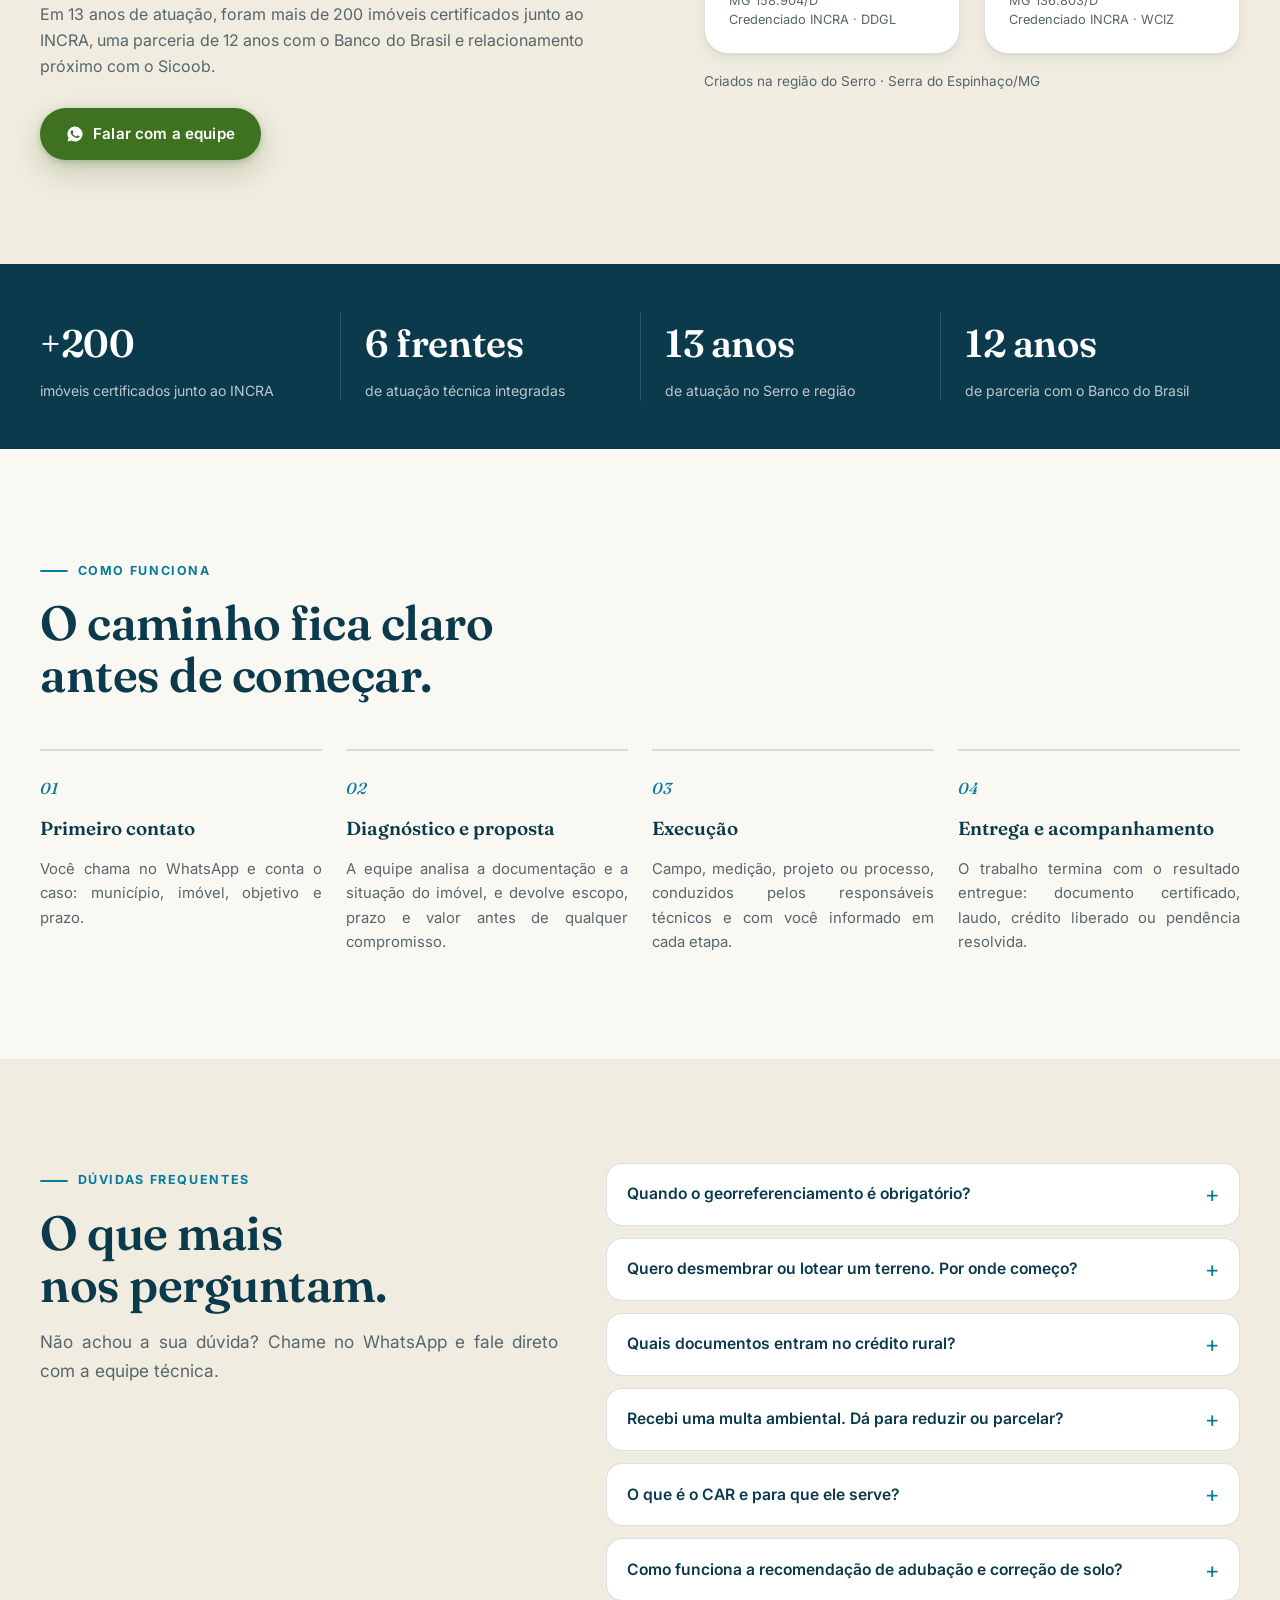
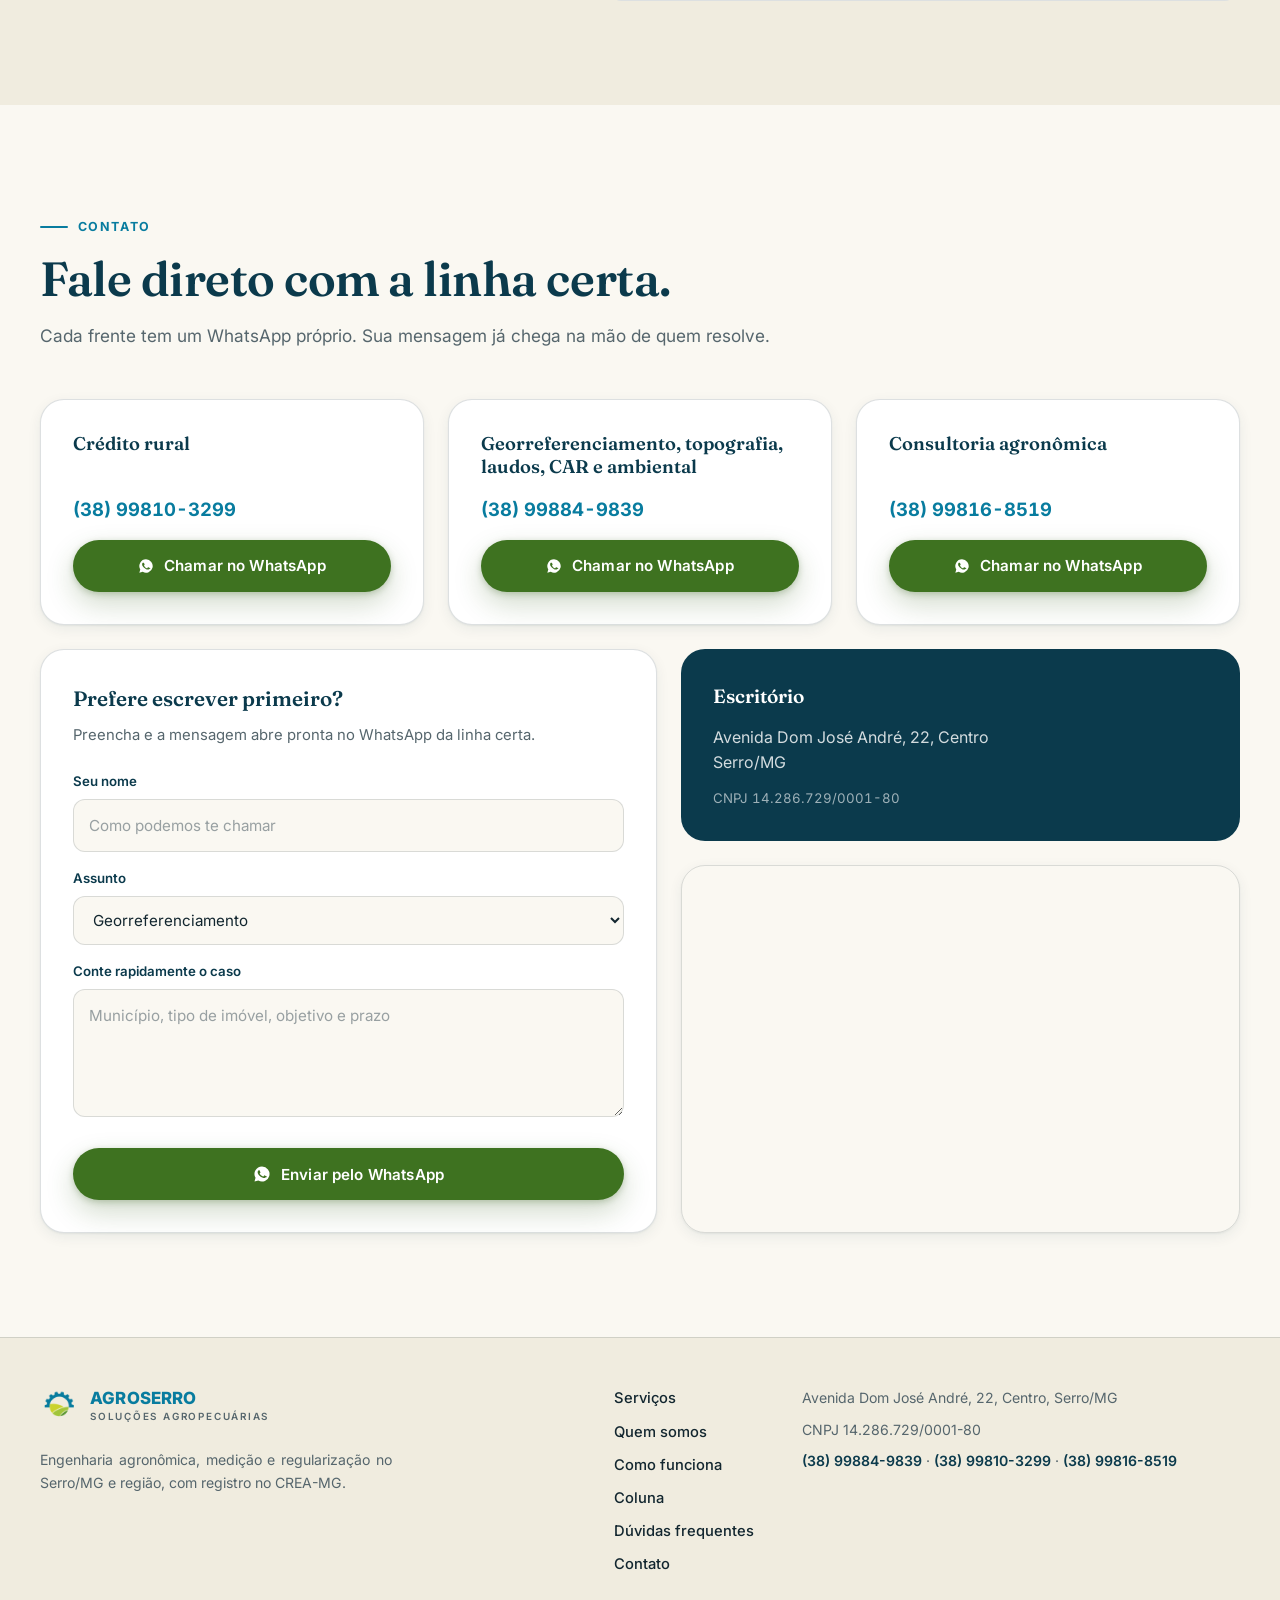
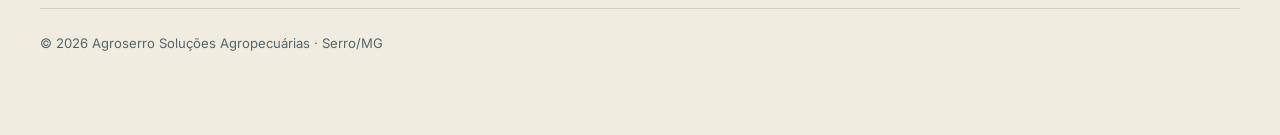
==== commit b3604530: "Adiciona fotos de André e Vitor em Quem somos e justifica o corpo de texto Substitui o cartão só com" ====
--- a/index.html
+++ b/index.html
@@ -109,7 +109,7 @@
             </button>
             <a class="btn btn-ghost" href="#servicos">Conhecer os serviços</a>
           </div>
-          <p class="hero-note">Atendimento no Serro/MG e região, com resposta direta da equipe técnica.</p>
+          <p class="hero-note">Atendimento no Serro/MG e região com resposta direta da equipe técnica.</p>
         </div>
 
         <figure class="hero-media reveal">
@@ -235,17 +235,28 @@
             Falar com a equipe
           </button>
         </div>
-        <div class="partners-card reveal" aria-label="Responsáveis técnicos">
-          <p class="partners-heading">Responsáveis técnicos</p>
-          <div class="partner">
-            <strong>André Magalhães Freire Campos</strong>
-            <span>Engenheiro agrônomo · CREA-MG 158.904/D</span>
-            <span>Credenciado INCRA · DDGL</span>
-          </div>
-          <div class="partner">
-            <strong>Vitor Gonçalves e Figueiredo</strong>
-            <span>Engenheiro agrônomo · CREA-MG 136.803/D</span>
-            <span>Credenciado INCRA · WCIZ</span>
+        <div class="partners-wrap reveal" aria-label="Responsáveis técnicos">
+          <div class="partners-grid">
+            <article class="partner-card">
+              <div class="partner-photo">
+                <img src="assets/perfil-andre-560.jpg" srcset="assets/perfil-andre-560.jpg 560w, assets/perfil-andre-840.jpg 840w" sizes="(max-width: 640px) 45vw, (max-width: 1024px) 220px, 200px" alt="André Magalhães Freire Campos, engenheiro agrônomo da Agroserro" loading="lazy">
+              </div>
+              <div class="partner-info">
+                <strong>André Magalhães Freire Campos</strong>
+                <span>Engenheiro agrônomo · CREA-MG 158.904/D</span>
+                <span>Credenciado INCRA · DDGL</span>
+              </div>
+            </article>
+            <article class="partner-card">
+              <div class="partner-photo">
+                <img src="assets/perfil-vitor-560.jpg" srcset="assets/perfil-vitor-560.jpg 560w, assets/perfil-vitor-840.jpg 840w" sizes="(max-width: 640px) 45vw, (max-width: 1024px) 220px, 200px" alt="Vitor Gonçalves e Figueiredo, engenheiro agrônomo da Agroserro" loading="lazy">
+              </div>
+              <div class="partner-info">
+                <strong>Vitor Gonçalves e Figueiredo</strong>
+                <span>Engenheiro agrônomo · CREA-MG 136.803/D</span>
+                <span>Credenciado INCRA · WCIZ</span>
+              </div>
+            </article>
           </div>
           <p class="partners-root">Criados na região do Serro · Serra do Espinhaço/MG</p>
         </div>
--- a/styles.css
+++ b/styles.css
@@ -60,7 +60,7 @@
 ::selection { background: rgba(8, 124, 159, 0.18); }
 
 h1, h2, h3 { margin: 0; font-family: var(--font-display); font-weight: 600; color: var(--petrol-deep); text-wrap: balance; }
-p { margin: 0; }
+p { margin: 0; text-align: justify; text-align-last: left; hyphens: auto; }
 a { color: inherit; text-decoration: none; }
 img { display: block; max-width: 100%; }
 button { font: inherit; cursor: pointer; }
@@ -386,6 +386,15 @@
   display: grid; grid-template-columns: repeat(3, 1fr);
   gap: var(--s-4);
 }
+.post-empty {
+  grid-column: 1 / -1;
+  padding: var(--s-6);
+  text-align: center;
+  color: var(--stone);
+  font-size: 1.05rem;
+  background: var(--sand);
+  border-radius: var(--radius-lg);
+}
 .post-card {
   overflow: hidden;
   background: #fff;
@@ -471,37 +480,29 @@
 .about-copy p { color: var(--stone); margin-bottom: var(--s-3); max-width: 34rem; }
 .about-copy p strong { color: var(--petrol-deep); }
 .about-copy .btn { margin-top: var(--s-2); }
-.partners-card {
-  position: relative; overflow: hidden;
-  padding: var(--s-5);
-  background: var(--petrol-deep); color: #fff;
-  border-radius: var(--radius-lg);
-  box-shadow: var(--shadow-md);
-}
-.partners-card::before {
-  content: ""; position: absolute; inset: 0; pointer-events: none;
-  background-image: url("data:image/svg+xml,%3Csvg xmlns='http://www.w3.org/2000/svg' width='420' height='420' viewBox='0 0 420 420'%3E%3Cg fill='none' stroke='%23ffffff' stroke-opacity='0.09' stroke-width='1.3'%3E%3Cpath d='M-20 300 C 80 240 180 290 300 230 S 420 180 460 170'/%3E%3Cpath d='M-20 340 C 100 280 200 330 320 270 S 440 220 480 210'/%3E%3Cpath d='M-20 380 C 120 320 220 370 340 310 S 460 260 500 250'/%3E%3Cpath d='M-20 90 C 70 50 170 110 290 60 S 410 10 450 5'/%3E%3C/g%3E%3C/svg%3E");
-  background-size: 420px 420px;
-}
-.partners-card > * { position: relative; }
-.partners-heading {
-  font-size: 0.72rem; font-weight: 700;
-  letter-spacing: 0.14em; text-transform: uppercase;
-  color: rgba(255, 255, 255, 0.55);
-  margin-bottom: var(--s-4);
-}
-.partner { padding-block: var(--s-4); border-top: 1px solid rgba(255, 255, 255, 0.16); }
-.partner strong {
+.partners-grid { display: grid; grid-template-columns: 1fr 1fr; gap: var(--s-4); }
+.partner-card {
+  overflow: hidden;
+  background: #fff;
+  border: 1px solid var(--line);
+  border-radius: var(--radius-lg);
+  box-shadow: var(--shadow-sm);
+}
+.partner-photo { position: relative; aspect-ratio: 4 / 5; overflow: hidden; background: var(--petrol-deep); }
+.partner-photo img { position: absolute; inset: 0; width: 100%; height: 100%; object-fit: cover; }
+.partner-info { padding: var(--s-3) var(--s-4) var(--s-4); }
+.partner-info strong {
   display: block;
   font-family: var(--font-display); font-weight: 500; font-style: italic;
-  font-size: 1.65rem; letter-spacing: 0.01em;
-  margin-bottom: 0.45rem;
-}
-.partner span { display: block; font-size: 0.88rem; color: rgba(255, 255, 255, 0.72); line-height: 1.55; }
+  font-size: 1.2rem; line-height: 1.2; letter-spacing: 0.005em;
+  color: var(--petrol-deep);
+  margin-bottom: 0.4rem;
+}
+.partner-info span { display: block; font-size: 0.8rem; color: var(--stone); line-height: 1.5; }
 .partners-root {
-  margin-top: var(--s-2); padding-top: var(--s-4);
-  border-top: 1px solid rgba(255, 255, 255, 0.16);
-  font-size: 0.85rem; color: rgba(255, 255, 255, 0.6);
+  margin-top: var(--s-3);
+  text-align: center;
+  font-size: 0.85rem; color: var(--stone);
 }
 
 /* ============ Números ============ */
@@ -718,7 +719,7 @@
   .service-grid { grid-template-columns: repeat(2, 1fr); }
   .post-grid { grid-template-columns: repeat(2, 1fr); }
   .about-grid { grid-template-columns: 1fr; gap: var(--s-6); }
-  .partners-card { max-width: 30rem; }
+  .partners-wrap { max-width: 30rem; }
   .stats-grid { grid-template-columns: repeat(2, 1fr); gap: var(--s-4) 0; }
   .stats-grid > div:nth-child(odd) { border-left: 0; padding-left: 0; }
   .process-grid { grid-template-columns: repeat(2, 1fr); gap: var(--s-5) var(--s-4); }
@@ -764,7 +765,7 @@
   .post-grid { grid-template-columns: 1fr; }
   .post-body { padding: var(--s-4); }
   .post-cta { padding: var(--s-4); }
-  .partners-card { padding: var(--s-4); }
+  .partners-grid { grid-template-columns: 1fr; max-width: 16rem; margin-inline: auto; }
   .stats-grid { grid-template-columns: 1fr; gap: var(--s-4); padding-block: var(--s-5); }
   .stats-grid > div { border-left: 0; padding-inline: 0; }
   .stats-grid > div + div { border-top: 1px solid rgba(255, 255, 255, 0.14); padding-top: var(--s-4); }
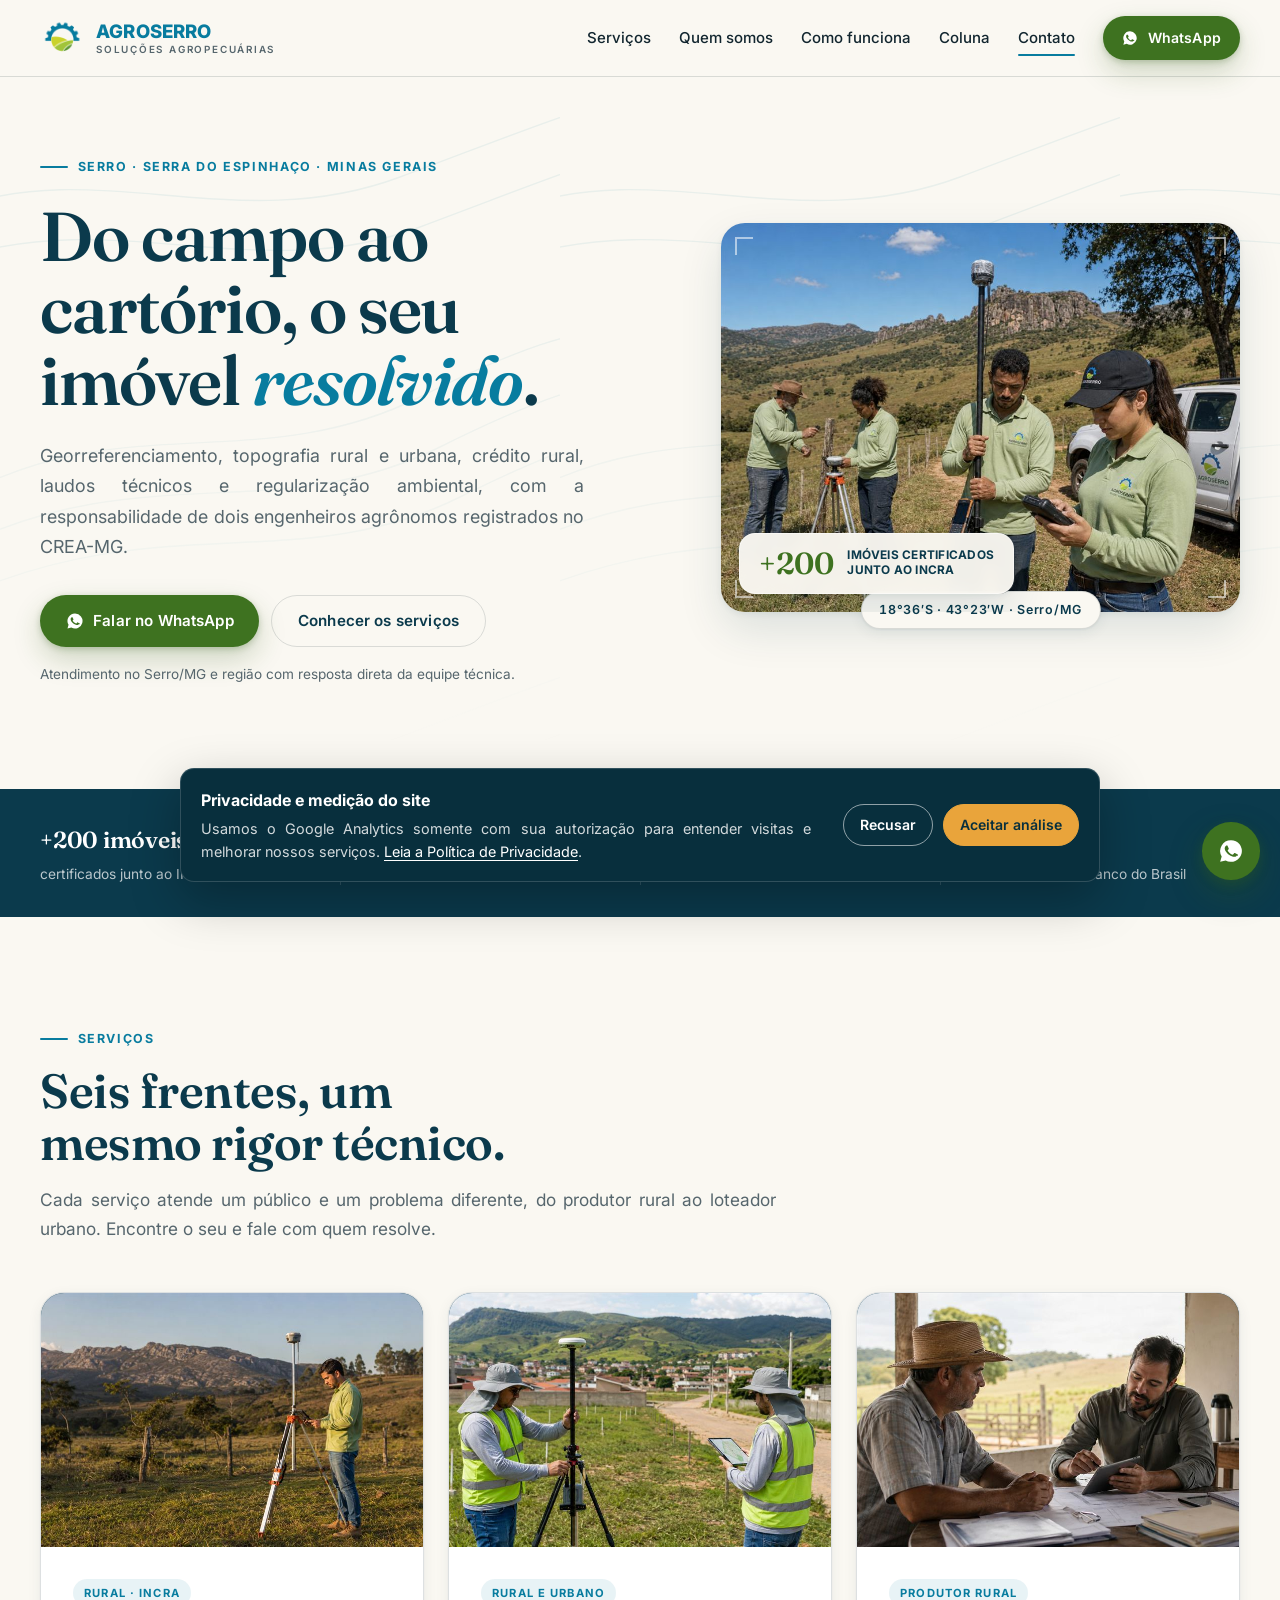
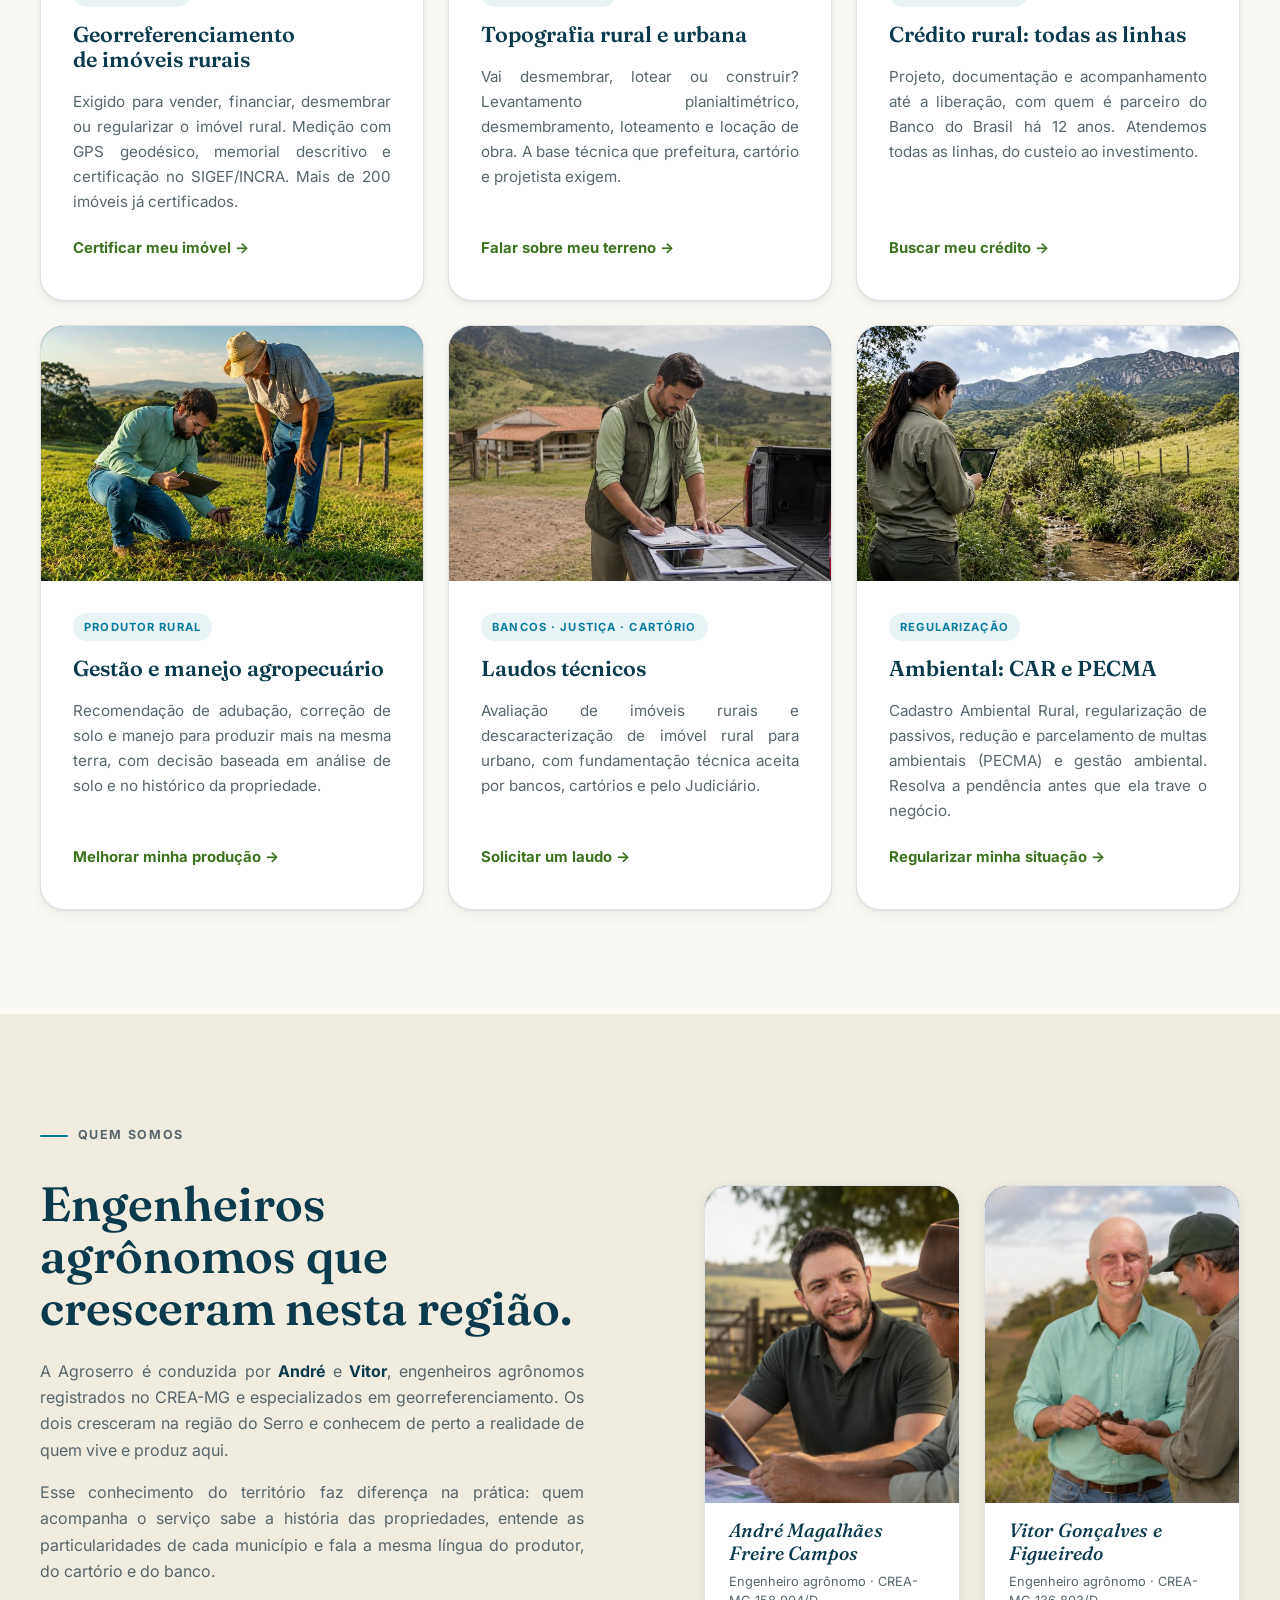
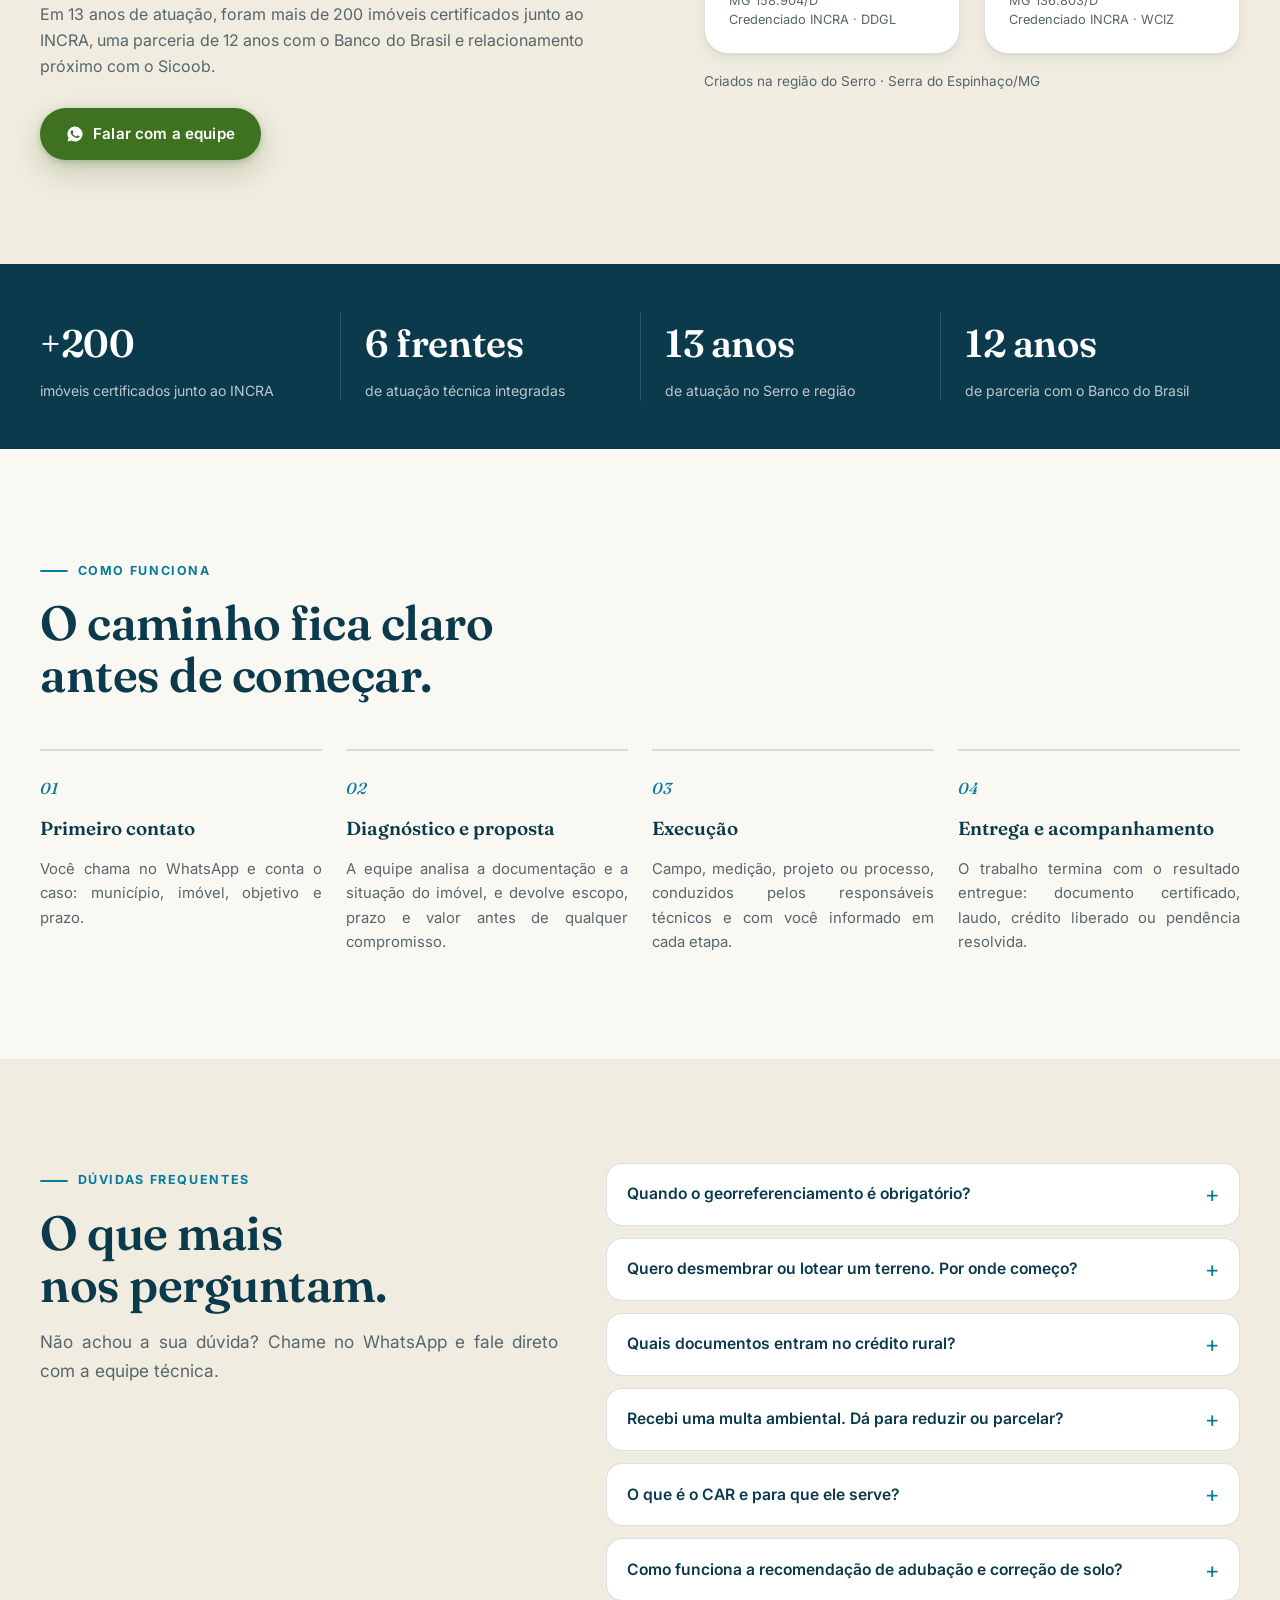
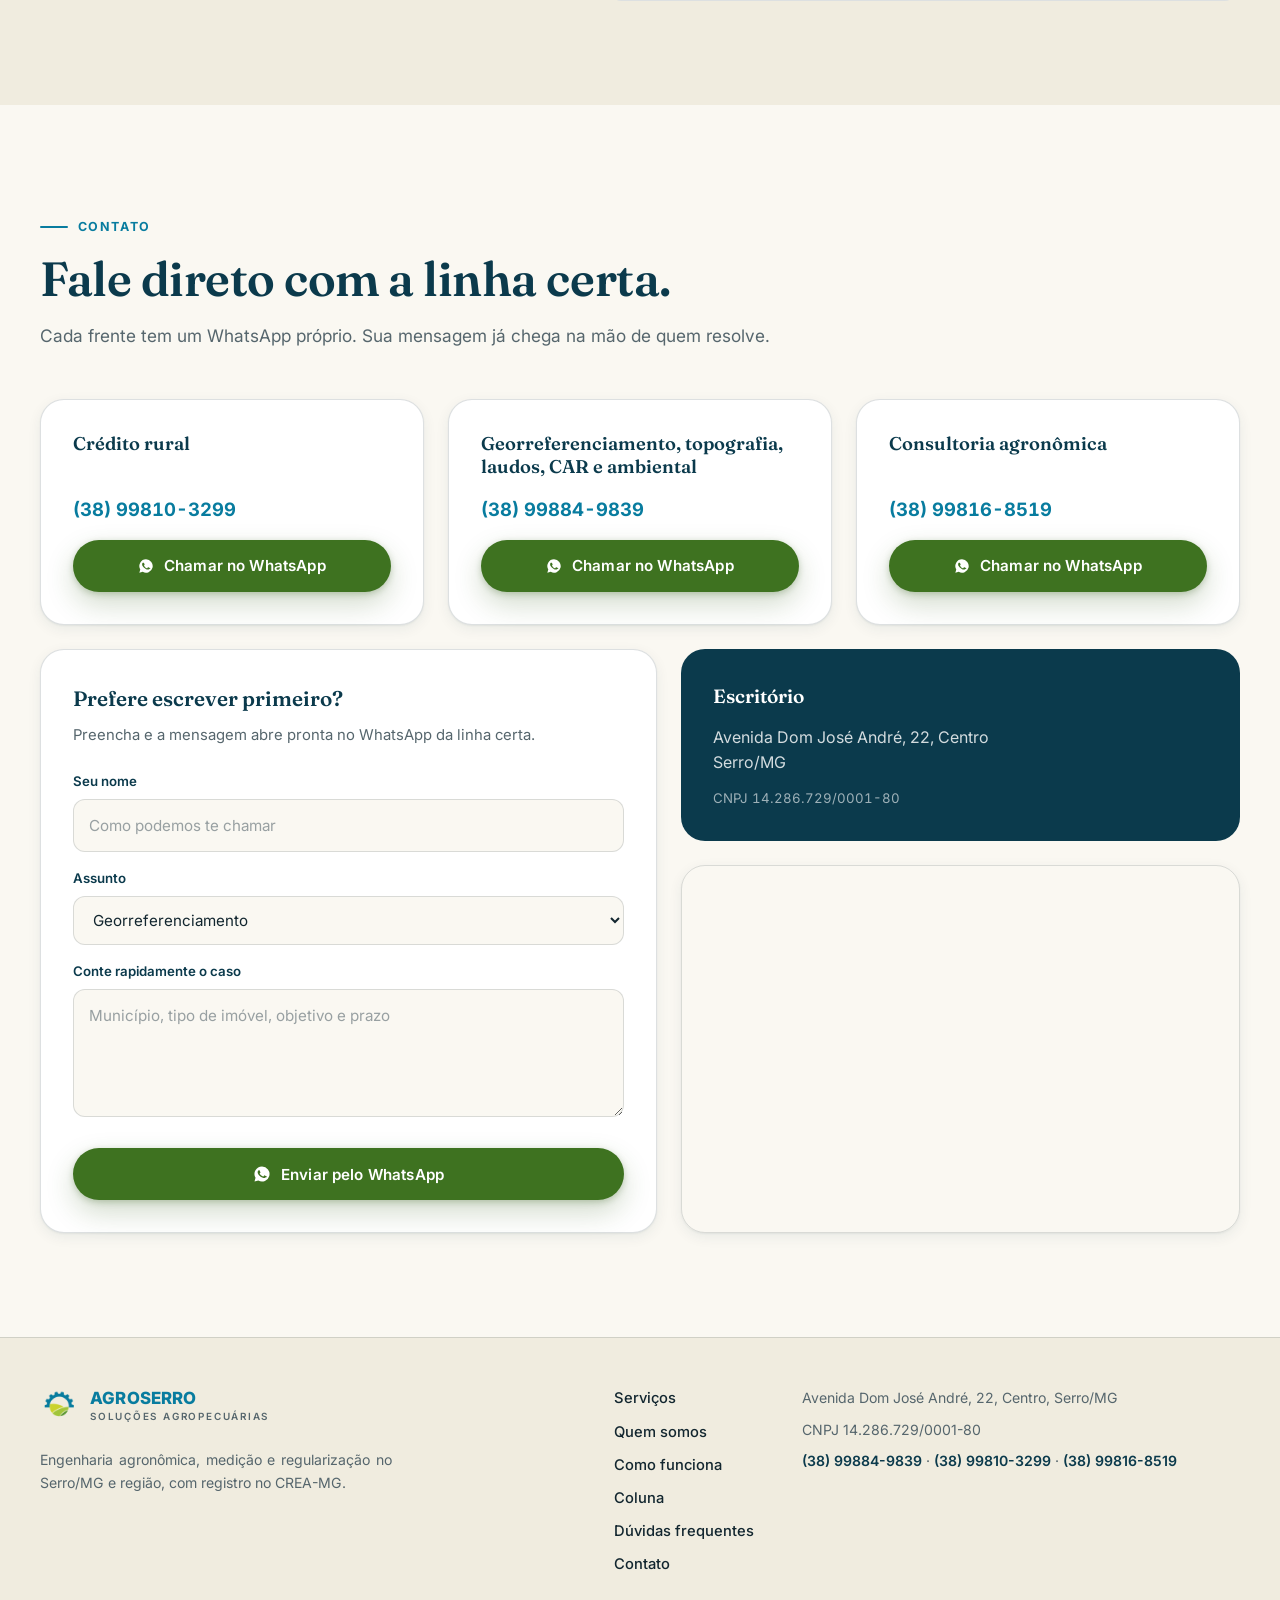
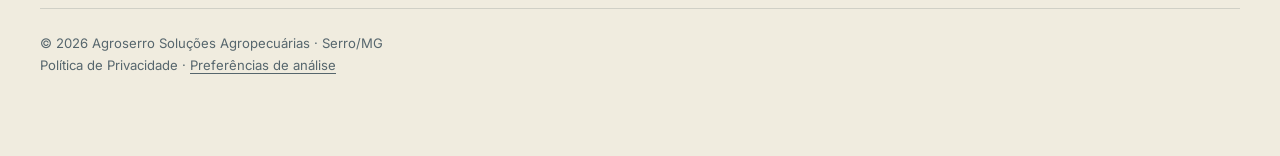
==== commit c9a9e8a3: "feat: adicionar GA4 com consentimento" ====
--- a/index.html
+++ b/index.html
@@ -10,10 +10,16 @@
   <meta property="og:type" content="website">
   <meta property="og:title" content="Agroserro | Georreferenciamento, Topografia, Crédito Rural e Ambiental em Serro/MG">
   <meta property="og:description" content="Do campo ao cartório: medição, regularização, crédito e laudos com responsabilidade técnica de engenheiros agrônomos CREA-MG. Mais de 200 imóveis certificados no INCRA e 13 anos de atuação.">
-  <meta property="og:image" content="https://oxdedebjj.github.io/agroserro-site/assets/equipe-campo-1600.jpg">
-  <meta property="og:url" content="https://oxdedebjj.github.io/agroserro-site/">
+  <meta property="og:image" content="https://agroserro.com.br/assets/thumbnail-social.jpg">
+  <meta property="og:image:secure_url" content="https://agroserro.com.br/assets/thumbnail-social.jpg">
+  <meta property="og:image:type" content="image/jpeg">
+  <meta property="og:image:width" content="1200">
+  <meta property="og:image:height" content="630">
+  <meta property="og:image:alt" content="Agroserro Soluções Agropecuárias, serviços técnicos no município de Serro, Minas Gerais">
+  <meta property="og:url" content="https://agroserro.com.br/">
   <meta property="og:locale" content="pt_BR">
   <meta name="twitter:card" content="summary_large_image">
+  <meta name="twitter:image" content="https://agroserro.com.br/assets/thumbnail-social.jpg">
   <title>Agroserro | Georreferenciamento, Topografia, Crédito Rural e Ambiental em Serro/MG</title>
   <link rel="icon" href="assets/simbolo-192.png" type="image/png">
   <link rel="preconnect" href="https://fonts.googleapis.com">
@@ -437,6 +443,7 @@
     </div>
     <div class="container footer-legal">
       <p>© <span data-year></span> Agroserro Soluções Agropecuárias · Serro/MG</p>
+      <p><a href="privacidade.html">Política de Privacidade</a> · <button class="privacy-settings-link" type="button" data-cookie-settings>Preferências de análise</button></p>
     </div>
   </footer>
 
@@ -446,5 +453,6 @@
 
   <div class="toast" data-toast role="status" aria-live="polite"></div>
   <script src="app.js?v=10"></script>
+  <script src="analytics.js?v=1"></script>
 </body>
 </html>
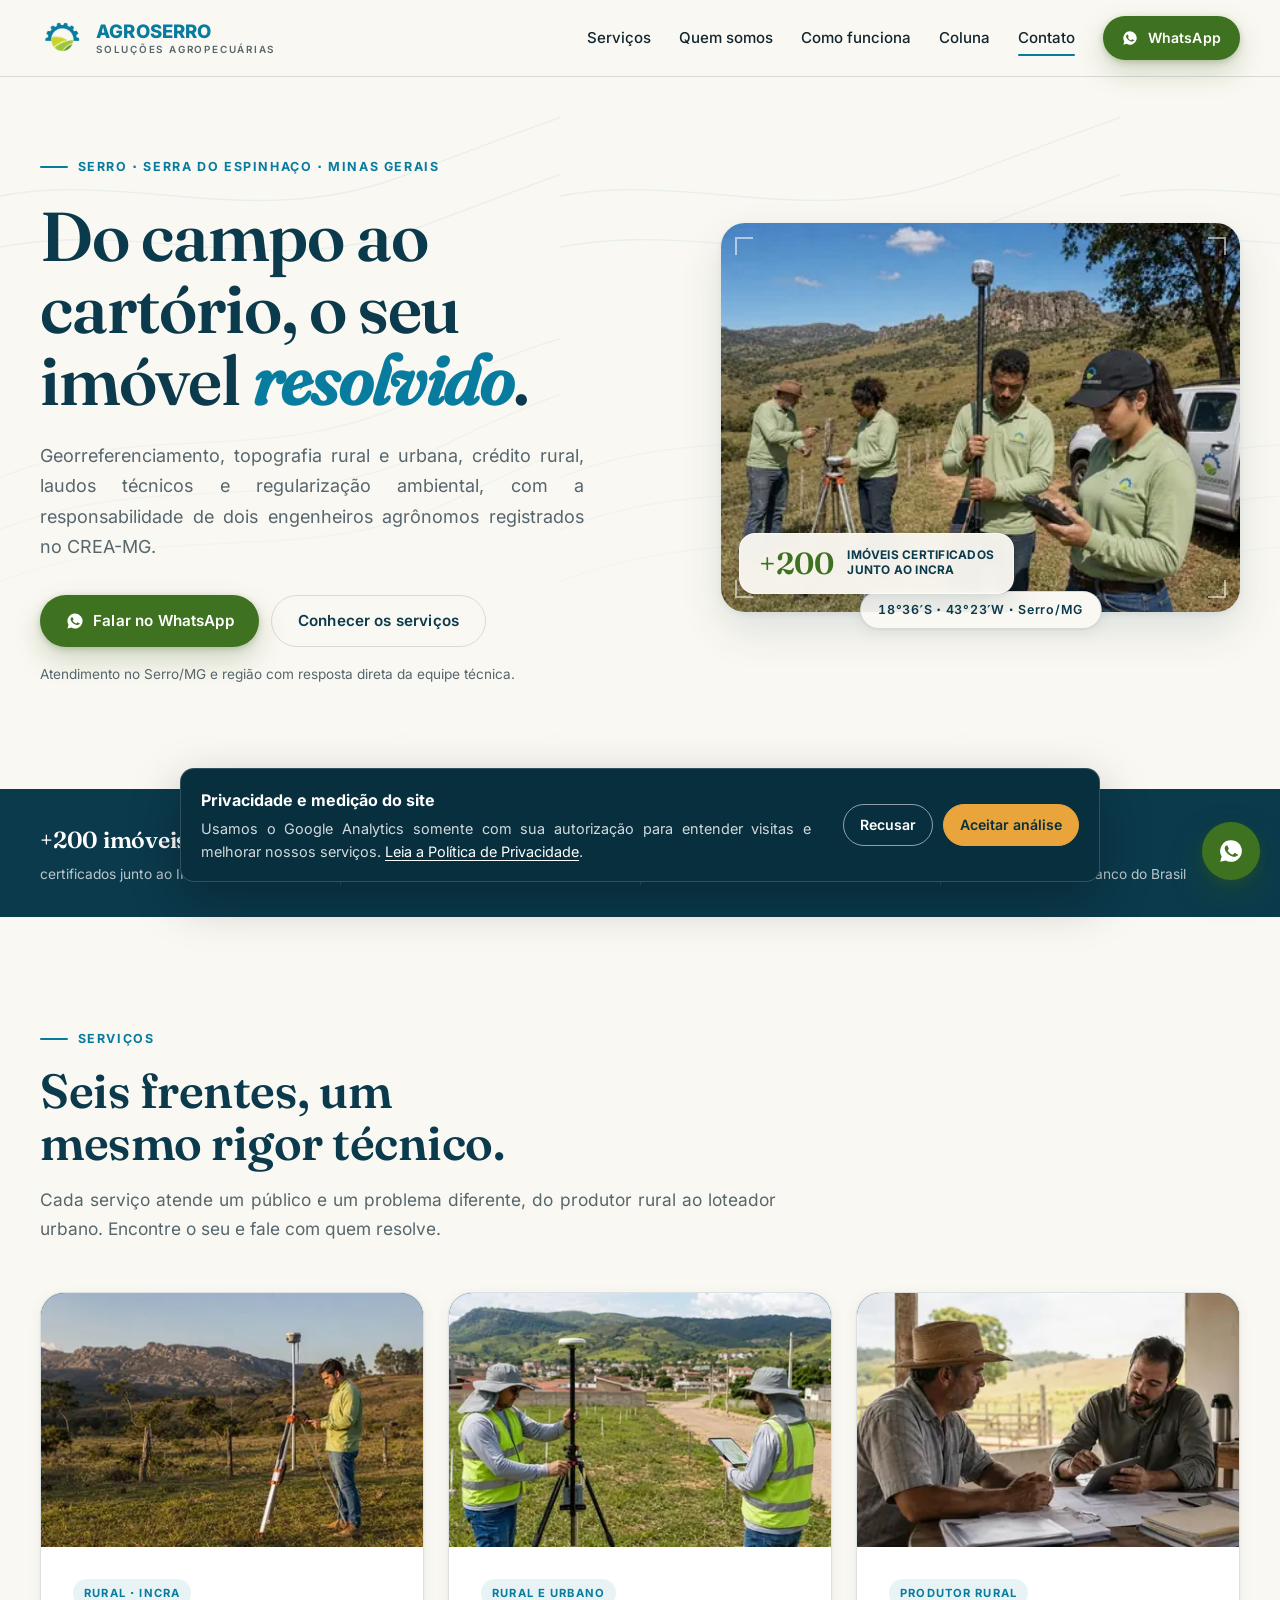
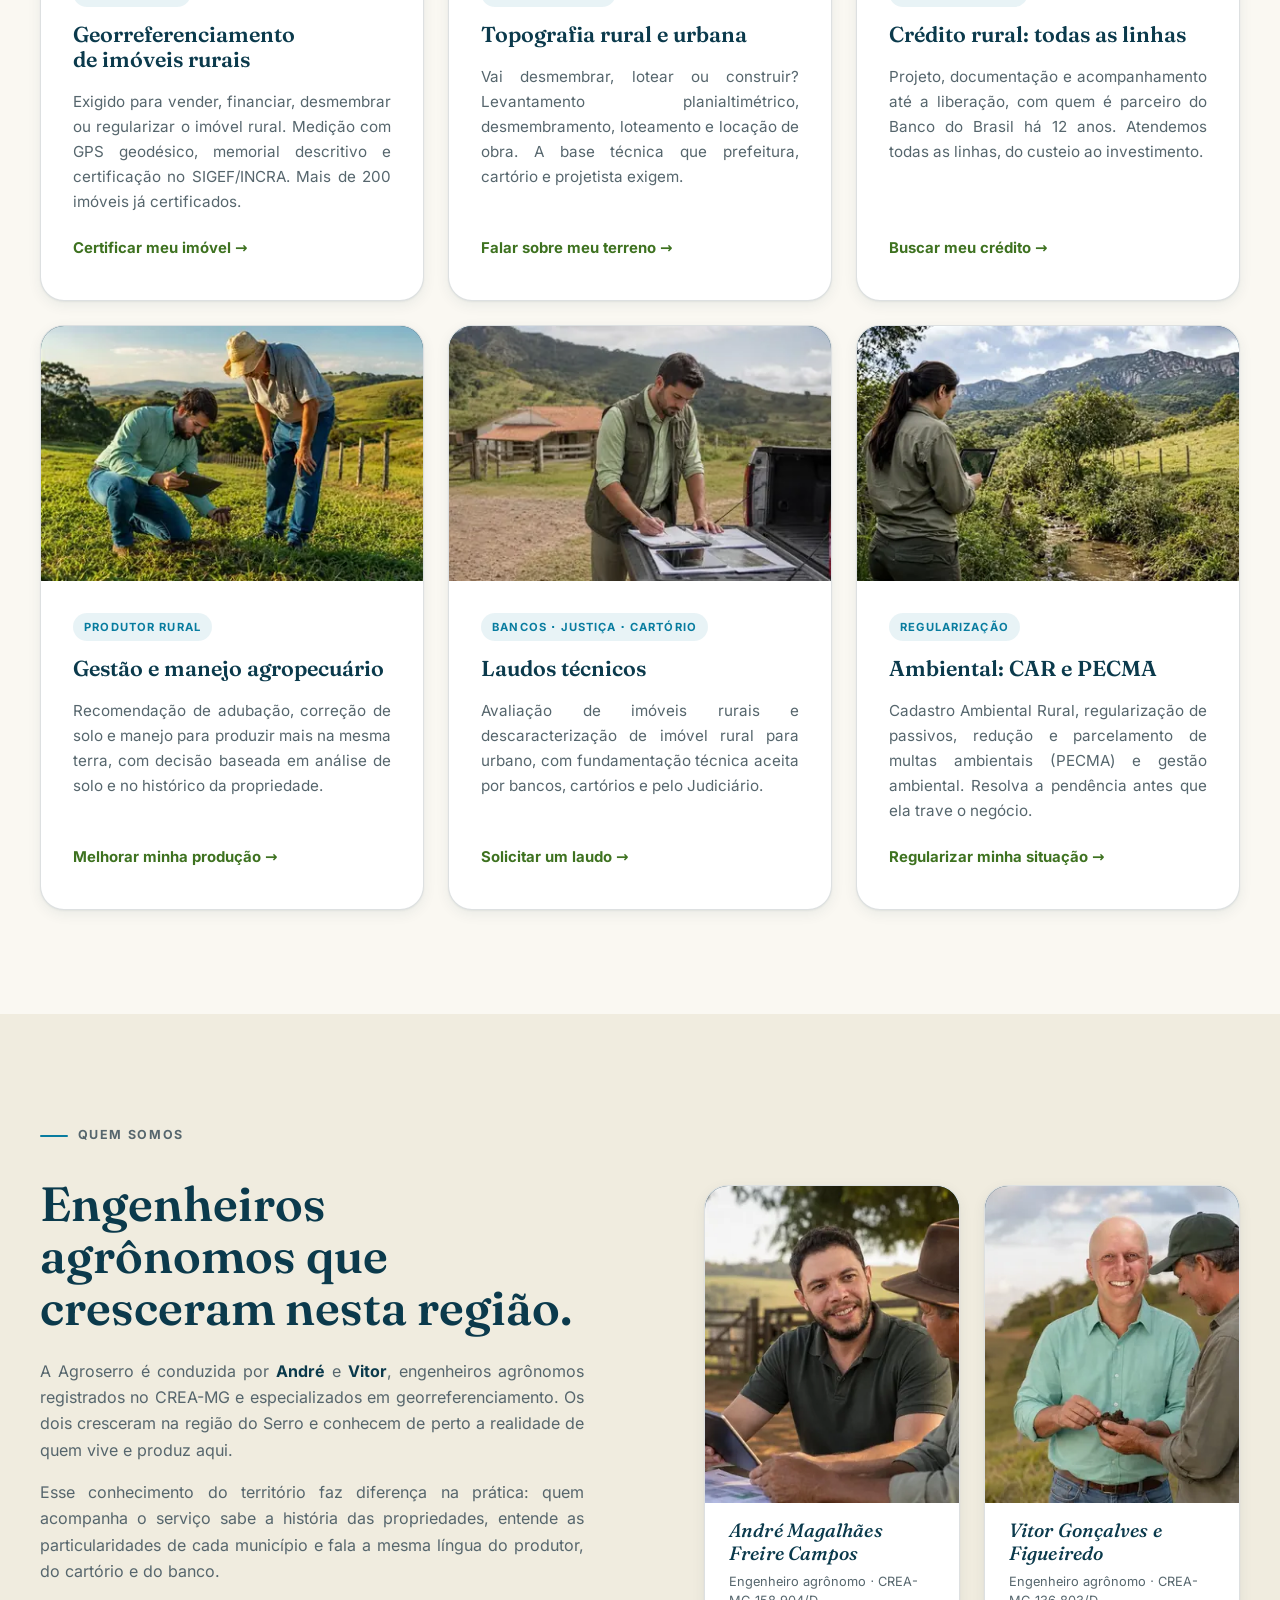
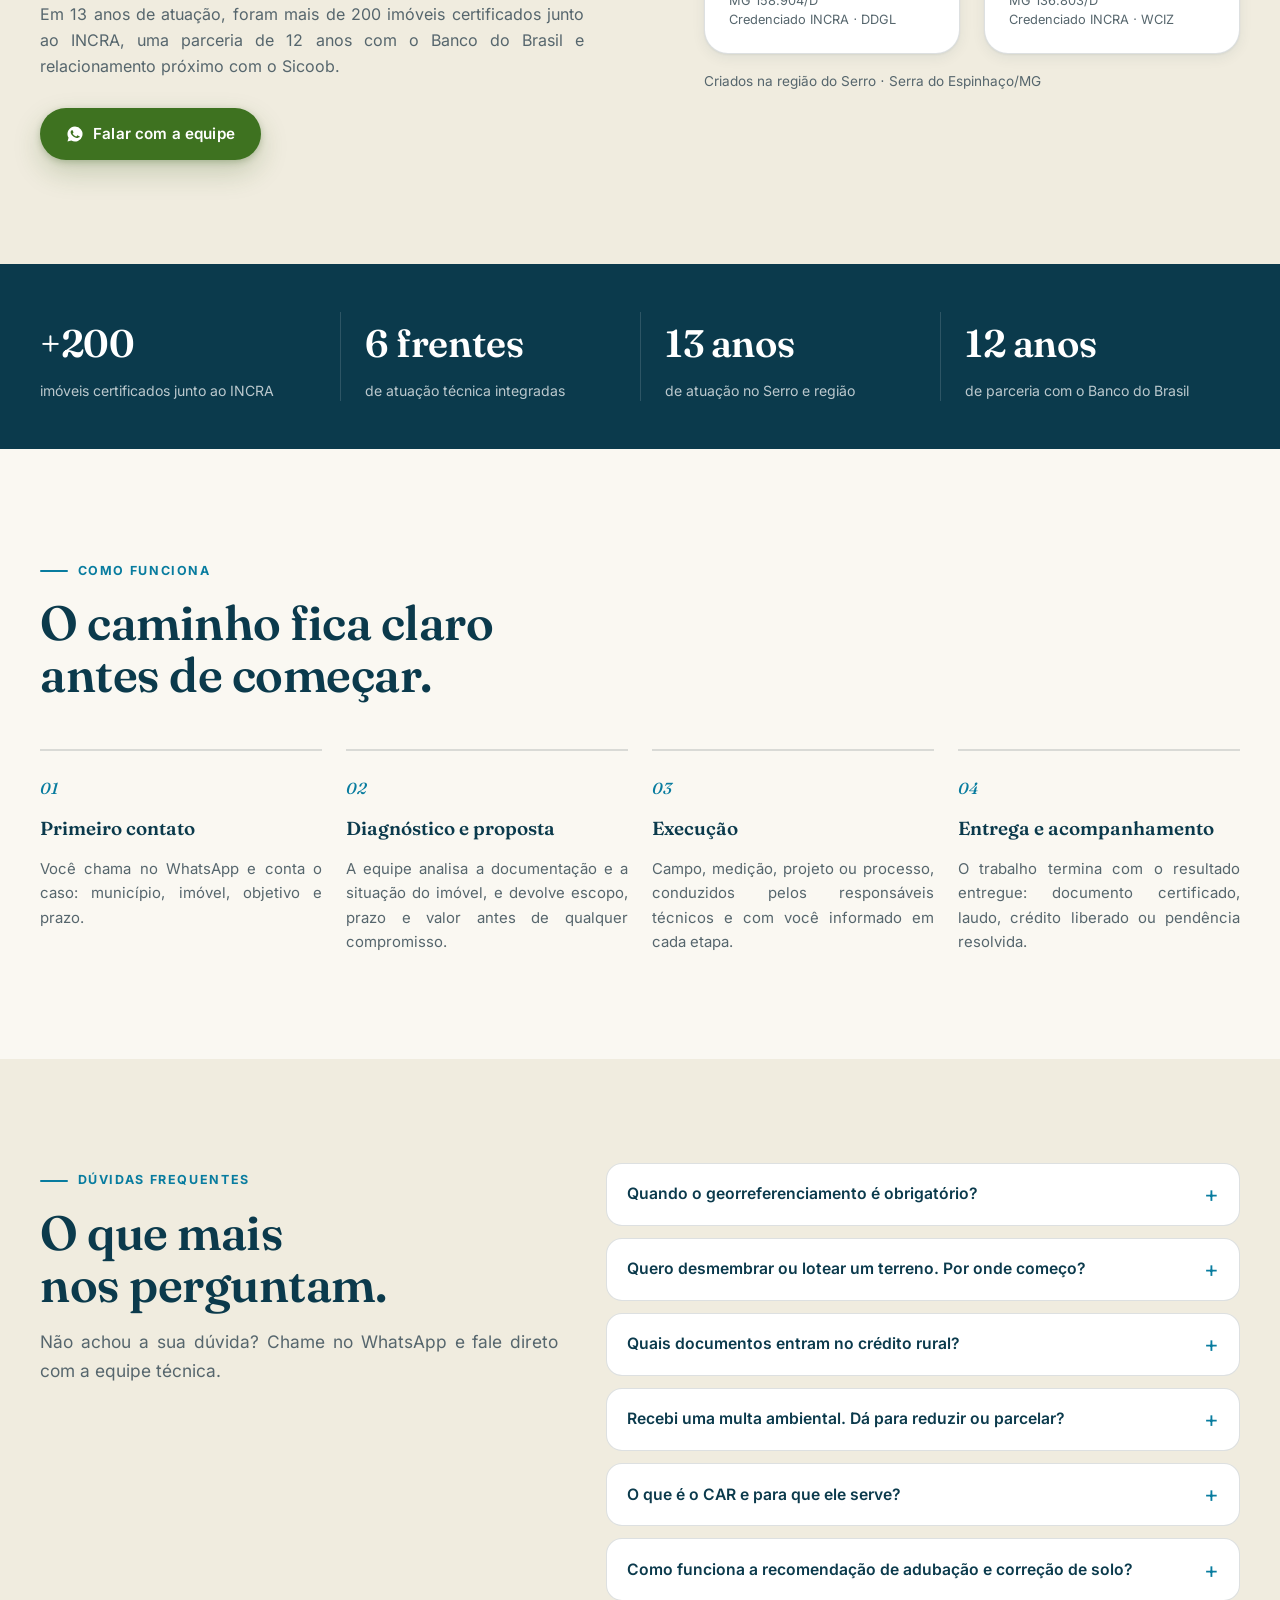
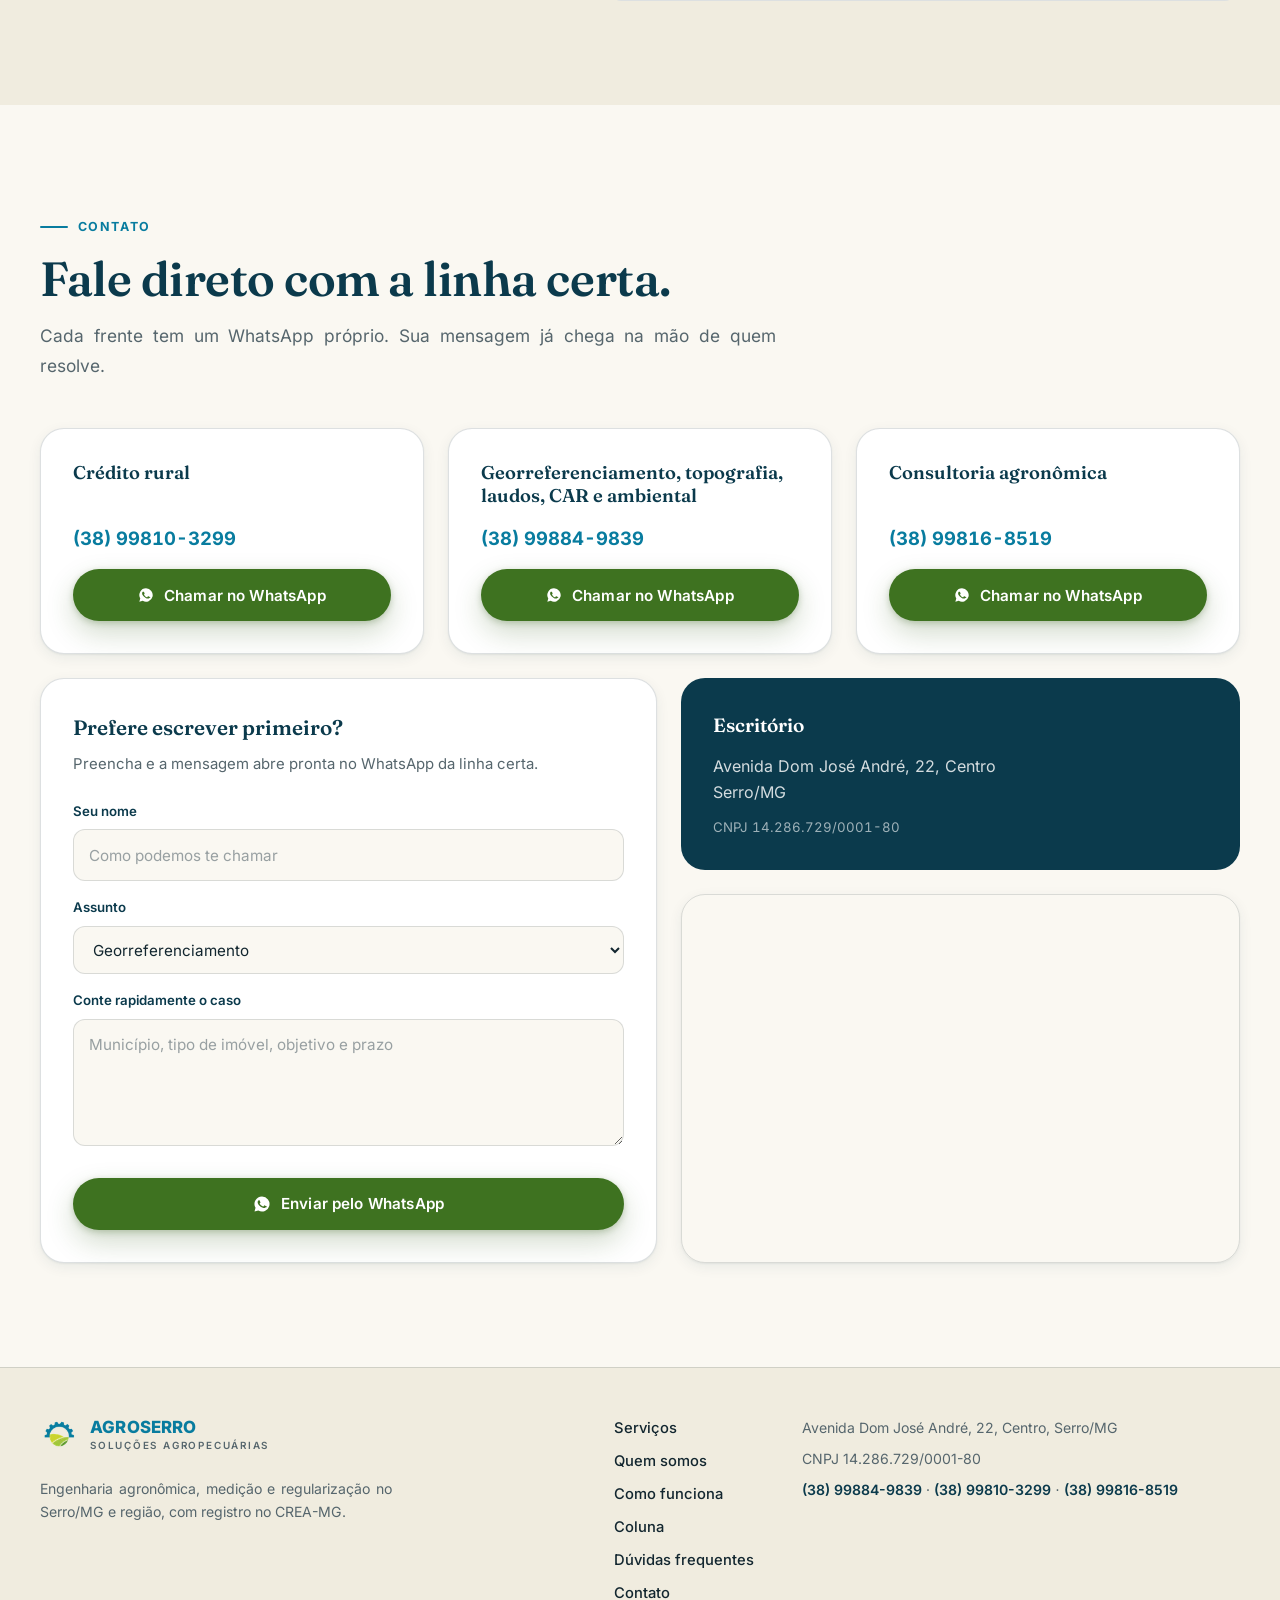
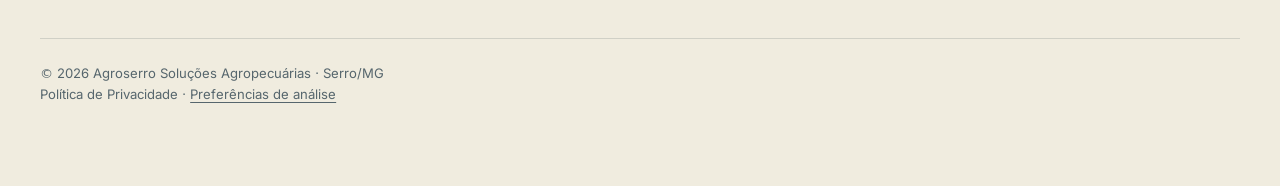
==== commit 90e062c6: "perf: improve mobile delivery" ====
--- a/index.html
+++ b/index.html
@@ -6,6 +6,7 @@
   <meta name="description" content="Agroserro Soluções Agropecuárias: georreferenciamento de imóveis rurais, topografia rural e urbana, crédito rural, laudos técnicos, gestão agropecuária e regularização ambiental (CAR, PECMA) no Serro/MG e região. Mais de 200 imóveis certificados no INCRA e 13 anos de atuação.">
   <meta name="author" content="Agroserro Soluções Agropecuárias">
   <meta name="robots" content="index, follow">
+  <link rel="canonical" href="https://agroserro.com.br/">
   <meta name="theme-color" content="#0b3a4c">
   <meta property="og:type" content="website">
   <meta property="og:title" content="Agroserro | Georreferenciamento, Topografia, Crédito Rural e Ambiental em Serro/MG">
@@ -21,11 +22,11 @@
   <meta name="twitter:card" content="summary_large_image">
   <meta name="twitter:image" content="https://agroserro.com.br/assets/thumbnail-social.jpg">
   <title>Agroserro | Georreferenciamento, Topografia, Crédito Rural e Ambiental em Serro/MG</title>
-  <link rel="icon" href="assets/simbolo-192.png" type="image/png">
-  <link rel="preconnect" href="https://fonts.googleapis.com">
-  <link rel="preconnect" href="https://fonts.gstatic.com" crossorigin>
-  <link href="https://fonts.googleapis.com/css2?family=Fraunces:ital,opsz,wght@0,9..144,500;0,9..144,600;1,9..144,500&family=Inter:wght@400;500;600;700;800&display=swap" rel="stylesheet">
-  <link rel="stylesheet" href="styles.css?v=24">
+  <link rel="icon" href="assets/optimized/simbolo-64.webp" type="image/webp">
+  <link rel="preload" href="assets/fonts/inter-latin.woff2" as="font" type="font/woff2" crossorigin>
+  <link rel="preload" href="assets/fonts/fraunces-latin-normal.woff2" as="font" type="font/woff2" crossorigin>
+  <link rel="preload" href="assets/fonts/fraunces-latin-italic.woff2" as="font" type="font/woff2" crossorigin>
+  <link rel="stylesheet" href="styles.css?v=26">
   <script type="application/ld+json">
   {
     "@context": "https://schema.org",
@@ -79,7 +80,7 @@
   <header class="site-header" data-header>
     <nav class="nav container" aria-label="Navegação principal">
       <a class="brand" href="#inicio" aria-label="Agroserro, início">
-        <img src="assets/simbolo-192.png" alt="" width="44" height="44">
+        <img src="assets/optimized/simbolo-64.webp" alt="" width="44" height="44" decoding="async">
         <span class="brand-text">AGROSERRO<small>Soluções Agropecuárias</small></span>
       </a>
       <button class="menu-toggle" type="button" aria-label="Abrir menu" aria-expanded="false" aria-controls="menu-principal">
@@ -104,7 +105,7 @@
     <!-- ============ HERO ============ -->
     <section class="hero" id="inicio" aria-labelledby="hero-title">
       <div class="hero-inner container">
-        <div class="hero-copy reveal">
+        <div class="hero-copy">
           <p class="kicker">Serro · Serra do Espinhaço · Minas Gerais</p>
           <h1 id="hero-title">Do campo ao cartório, o seu imóvel <em>resolvido</em>.</h1>
           <p class="lead">Georreferenciamento, topografia rural e urbana, crédito rural, laudos técnicos e regularização ambiental, com a responsabilidade de dois engenheiros agrônomos registrados no CREA-MG.</p>
@@ -118,10 +119,13 @@
           <p class="hero-note">Atendimento no Serro/MG e região com resposta direta da equipe técnica.</p>
         </div>
 
-        <figure class="hero-media reveal">
+        <figure class="hero-media">
           <div class="photo-frame">
             <i class="tick" aria-hidden="true"></i><i class="tick" aria-hidden="true"></i><i class="tick" aria-hidden="true"></i><i class="tick" aria-hidden="true"></i>
-            <img src="assets/equipe-campo-900.jpg" srcset="assets/equipe-campo-900.jpg 900w, assets/equipe-campo-1600.jpg 1600w" sizes="(max-width: 1024px) 100vw, 45vw" alt="Equipe da Agroserro em campo com GPS geodésico, na Serra do Espinhaço" fetchpriority="high">
+            <picture>
+              <source type="image/webp" srcset="assets/optimized/equipe-campo-400.webp 400w, assets/optimized/equipe-campo-640.webp 640w, assets/optimized/equipe-campo-900.webp 900w" sizes="(max-width: 640px) calc(100vw - 40px), (max-width: 1024px) 45vw, 520px">
+              <img src="assets/equipe-campo-900.jpg" srcset="assets/equipe-campo-900.jpg 900w, assets/equipe-campo-1600.jpg 1600w" sizes="(max-width: 640px) calc(100vw - 40px), (max-width: 1024px) 45vw, 520px" width="900" height="675" alt="Equipe da Agroserro em campo com GPS geodésico, na Serra do Espinhaço" decoding="async" fetchpriority="high">
+            </picture>
             <div class="hero-badge">
               <strong>+200</strong>
               <span>imóveis certificados<br>junto ao INCRA</span>
@@ -154,7 +158,10 @@
         <div class="service-grid">
           <article class="service-card reveal">
             <div class="service-media">
-              <img src="assets/servico-georreferenciamento-760.jpg" srcset="assets/servico-georreferenciamento-760.jpg 760w, assets/servico-georreferenciamento-1140.jpg 1140w" sizes="(max-width: 640px) 100vw, (max-width: 1024px) 50vw, 33vw" alt="Técnico com GPS geodésico medindo divisa de imóvel rural na Serra do Espinhaço" loading="lazy">
+              <picture>
+                <source type="image/webp" srcset="assets/optimized/servico-georreferenciamento-400.webp 400w, assets/optimized/servico-georreferenciamento-760.webp 760w" sizes="(max-width: 640px) calc(100vw - 40px), (max-width: 1024px) calc((100vw - 40px - 24px) / 2), 400px">
+                <img src="assets/servico-georreferenciamento-760.jpg" srcset="assets/servico-georreferenciamento-760.jpg 760w, assets/servico-georreferenciamento-1140.jpg 1140w" sizes="(max-width: 640px) calc(100vw - 40px), (max-width: 1024px) calc((100vw - 40px - 24px) / 2), 400px" width="760" height="506" alt="Técnico com GPS geodésico medindo divisa de imóvel rural na Serra do Espinhaço" loading="lazy" decoding="async">
+              </picture>
             </div>
             <div class="service-body">
               <span class="service-tag">Rural · INCRA</span>
@@ -166,7 +173,10 @@
 
           <article class="service-card reveal">
             <div class="service-media">
-              <img src="assets/servico-topografia-760.jpg" srcset="assets/servico-topografia-760.jpg 760w, assets/servico-topografia-1140.jpg 1140w" sizes="(max-width: 640px) 100vw, (max-width: 1024px) 50vw, 33vw" alt="Equipe técnica realizando levantamento topográfico em área de loteamento urbano" loading="lazy">
+              <picture>
+                <source type="image/webp" srcset="assets/optimized/servico-topografia-400.webp 400w, assets/optimized/servico-topografia-760.webp 760w" sizes="(max-width: 640px) calc(100vw - 40px), (max-width: 1024px) calc((100vw - 40px - 24px) / 2), 400px">
+                <img src="assets/servico-topografia-760.jpg" srcset="assets/servico-topografia-760.jpg 760w, assets/servico-topografia-1140.jpg 1140w" sizes="(max-width: 640px) calc(100vw - 40px), (max-width: 1024px) calc((100vw - 40px - 24px) / 2), 400px" width="760" height="506" alt="Equipe técnica realizando levantamento topográfico em área de loteamento urbano" loading="lazy" decoding="async">
+              </picture>
             </div>
             <div class="service-body">
               <span class="service-tag">Rural e urbano</span>
@@ -178,7 +188,10 @@
 
           <article class="service-card reveal">
             <div class="service-media">
-              <img src="assets/servico-credito-760.jpg" srcset="assets/servico-credito-760.jpg 760w, assets/servico-credito-1140.jpg 1140w" sizes="(max-width: 640px) 100vw, (max-width: 1024px) 50vw, 33vw" alt="Consultor da Agroserro apresentando projeto de crédito rural ao produtor" loading="lazy">
+              <picture>
+                <source type="image/webp" srcset="assets/optimized/servico-credito-400.webp 400w, assets/optimized/servico-credito-760.webp 760w" sizes="(max-width: 640px) calc(100vw - 40px), (max-width: 1024px) calc((100vw - 40px - 24px) / 2), 400px">
+                <img src="assets/servico-credito-760.jpg" srcset="assets/servico-credito-760.jpg 760w, assets/servico-credito-1140.jpg 1140w" sizes="(max-width: 640px) calc(100vw - 40px), (max-width: 1024px) calc((100vw - 40px - 24px) / 2), 400px" width="760" height="506" alt="Consultor da Agroserro apresentando projeto de crédito rural ao produtor" loading="lazy" decoding="async">
+              </picture>
             </div>
             <div class="service-body">
               <span class="service-tag">Produtor rural</span>
@@ -190,7 +203,10 @@
 
           <article class="service-card reveal">
             <div class="service-media">
-              <img src="assets/servico-consultoria-760.jpg" srcset="assets/servico-consultoria-760.jpg 760w, assets/servico-consultoria-1140.jpg 1140w" sizes="(max-width: 640px) 100vw, (max-width: 1024px) 50vw, 33vw" alt="Engenheiro agrônomo avaliando amostra de solo em pastagem com o produtor" loading="lazy">
+              <picture>
+                <source type="image/webp" srcset="assets/optimized/servico-consultoria-400.webp 400w, assets/optimized/servico-consultoria-760.webp 760w" sizes="(max-width: 640px) calc(100vw - 40px), (max-width: 1024px) calc((100vw - 40px - 24px) / 2), 400px">
+                <img src="assets/servico-consultoria-760.jpg" srcset="assets/servico-consultoria-760.jpg 760w, assets/servico-consultoria-1140.jpg 1140w" sizes="(max-width: 640px) calc(100vw - 40px), (max-width: 1024px) calc((100vw - 40px - 24px) / 2), 400px" width="760" height="506" alt="Engenheiro agrônomo avaliando amostra de solo em pastagem com o produtor" loading="lazy" decoding="async">
+              </picture>
             </div>
             <div class="service-body">
               <span class="service-tag">Produtor rural</span>
@@ -202,7 +218,10 @@
 
           <article class="service-card reveal">
             <div class="service-media">
-              <img src="assets/servico-laudos-760.jpg" srcset="assets/servico-laudos-760.jpg 760w, assets/servico-laudos-1140.jpg 1140w" sizes="(max-width: 640px) 100vw, (max-width: 1024px) 50vw, 33vw" alt="Técnico elaborando laudo de avaliação de imóvel rural no local" loading="lazy">
+              <picture>
+                <source type="image/webp" srcset="assets/optimized/servico-laudos-400.webp 400w, assets/optimized/servico-laudos-760.webp 760w" sizes="(max-width: 640px) calc(100vw - 40px), (max-width: 1024px) calc((100vw - 40px - 24px) / 2), 400px">
+                <img src="assets/servico-laudos-760.jpg" srcset="assets/servico-laudos-760.jpg 760w, assets/servico-laudos-1140.jpg 1140w" sizes="(max-width: 640px) calc(100vw - 40px), (max-width: 1024px) calc((100vw - 40px - 24px) / 2), 400px" width="760" height="506" alt="Técnico elaborando laudo de avaliação de imóvel rural no local" loading="lazy" decoding="async">
+              </picture>
             </div>
             <div class="service-body">
               <span class="service-tag">Bancos · Justiça · Cartório</span>
@@ -214,7 +233,10 @@
 
           <article class="service-card reveal">
             <div class="service-media">
-              <img src="assets/servico-ambiental-760.jpg" srcset="assets/servico-ambiental-760.jpg 760w, assets/servico-ambiental-1140.jpg 1140w" sizes="(max-width: 640px) 100vw, (max-width: 1024px) 50vw, 33vw" alt="Técnica avaliando área de preservação e nascente com tablet para regularização ambiental" loading="lazy">
+              <picture>
+                <source type="image/webp" srcset="assets/optimized/servico-ambiental-400.webp 400w, assets/optimized/servico-ambiental-760.webp 760w" sizes="(max-width: 640px) calc(100vw - 40px), (max-width: 1024px) calc((100vw - 40px - 24px) / 2), 400px">
+                <img src="assets/servico-ambiental-760.jpg" srcset="assets/servico-ambiental-760.jpg 760w, assets/servico-ambiental-1140.jpg 1140w" sizes="(max-width: 640px) calc(100vw - 40px), (max-width: 1024px) calc((100vw - 40px - 24px) / 2), 400px" width="760" height="506" alt="Técnica avaliando área de preservação e nascente com tablet para regularização ambiental" loading="lazy" decoding="async">
+              </picture>
             </div>
             <div class="service-body">
               <span class="service-tag">Regularização</span>
@@ -245,7 +267,10 @@
           <div class="partners-grid">
             <article class="partner-card">
               <div class="partner-photo">
-                <img src="assets/perfil-andre-560.jpg" srcset="assets/perfil-andre-560.jpg 560w, assets/perfil-andre-840.jpg 840w" sizes="(max-width: 640px) 45vw, (max-width: 1024px) 220px, 200px" alt="André Magalhães Freire Campos, engenheiro agrônomo da Agroserro" loading="lazy">
+                <picture>
+                  <source type="image/webp" srcset="assets/optimized/perfil-andre-320.webp 320w" sizes="(max-width: 640px) 45vw, (max-width: 1024px) 220px, 200px">
+                  <img src="assets/perfil-andre-560.jpg" srcset="assets/perfil-andre-560.jpg 560w, assets/perfil-andre-840.jpg 840w" sizes="(max-width: 640px) 45vw, (max-width: 1024px) 220px, 200px" width="560" height="700" alt="André Magalhães Freire Campos, engenheiro agrônomo da Agroserro" loading="lazy" decoding="async">
+                </picture>
               </div>
               <div class="partner-info">
                 <strong>André Magalhães Freire Campos</strong>
@@ -255,7 +280,10 @@
             </article>
             <article class="partner-card">
               <div class="partner-photo">
-                <img src="assets/perfil-vitor-560.jpg" srcset="assets/perfil-vitor-560.jpg 560w, assets/perfil-vitor-840.jpg 840w" sizes="(max-width: 640px) 45vw, (max-width: 1024px) 220px, 200px" alt="Vitor Gonçalves e Figueiredo, engenheiro agrônomo da Agroserro" loading="lazy">
+                <picture>
+                  <source type="image/webp" srcset="assets/optimized/perfil-vitor-320.webp 320w" sizes="(max-width: 640px) 45vw, (max-width: 1024px) 220px, 200px">
+                  <img src="assets/perfil-vitor-560.jpg" srcset="assets/perfil-vitor-560.jpg 560w, assets/perfil-vitor-840.jpg 840w" sizes="(max-width: 640px) 45vw, (max-width: 1024px) 220px, 200px" width="560" height="700" alt="Vitor Gonçalves e Figueiredo, engenheiro agrônomo da Agroserro" loading="lazy" decoding="async">
+                </picture>
               </div>
               <div class="partner-info">
                 <strong>Vitor Gonçalves e Figueiredo</strong>
@@ -422,7 +450,7 @@
     <div class="container footer-grid">
       <div class="footer-brand">
         <a class="brand" href="#inicio" aria-label="Agroserro, início">
-          <img src="assets/simbolo-192.png" alt="" width="38" height="38">
+          <img src="assets/optimized/simbolo-64.webp" alt="" width="38" height="38" decoding="async">
           <span class="brand-text">AGROSERRO<small>Soluções Agropecuárias</small></span>
         </a>
         <p>Engenharia agronômica, medição e regularização no Serro/MG e região, com registro no CREA-MG.</p>
--- a/styles.css
+++ b/styles.css
@@ -2,6 +2,31 @@
    AGROSERRO — Design System v23
    Conceito: Terra + Precisão, ancorado no azul-petróleo da marca
    ============================================================ */
+
+/* Fontes locais: elimina a folha CSS externa do Google Fonts e mantém a identidade visual. */
+@font-face {
+  font-family: "Inter";
+  font-style: normal;
+  font-weight: 400 800;
+  font-display: swap;
+  src: url("assets/fonts/inter-latin.woff2") format("woff2");
+}
+
+@font-face {
+  font-family: "Fraunces";
+  font-style: normal;
+  font-weight: 500 600;
+  font-display: swap;
+  src: url("assets/fonts/fraunces-latin-normal.woff2") format("woff2");
+}
+
+@font-face {
+  font-family: "Fraunces";
+  font-style: italic;
+  font-weight: 500;
+  font-display: swap;
+  src: url("assets/fonts/fraunces-latin-italic.woff2") format("woff2");
+}
 
 :root {
   /* --- Cores da marca (extraídas do símbolo oficial) --- */
